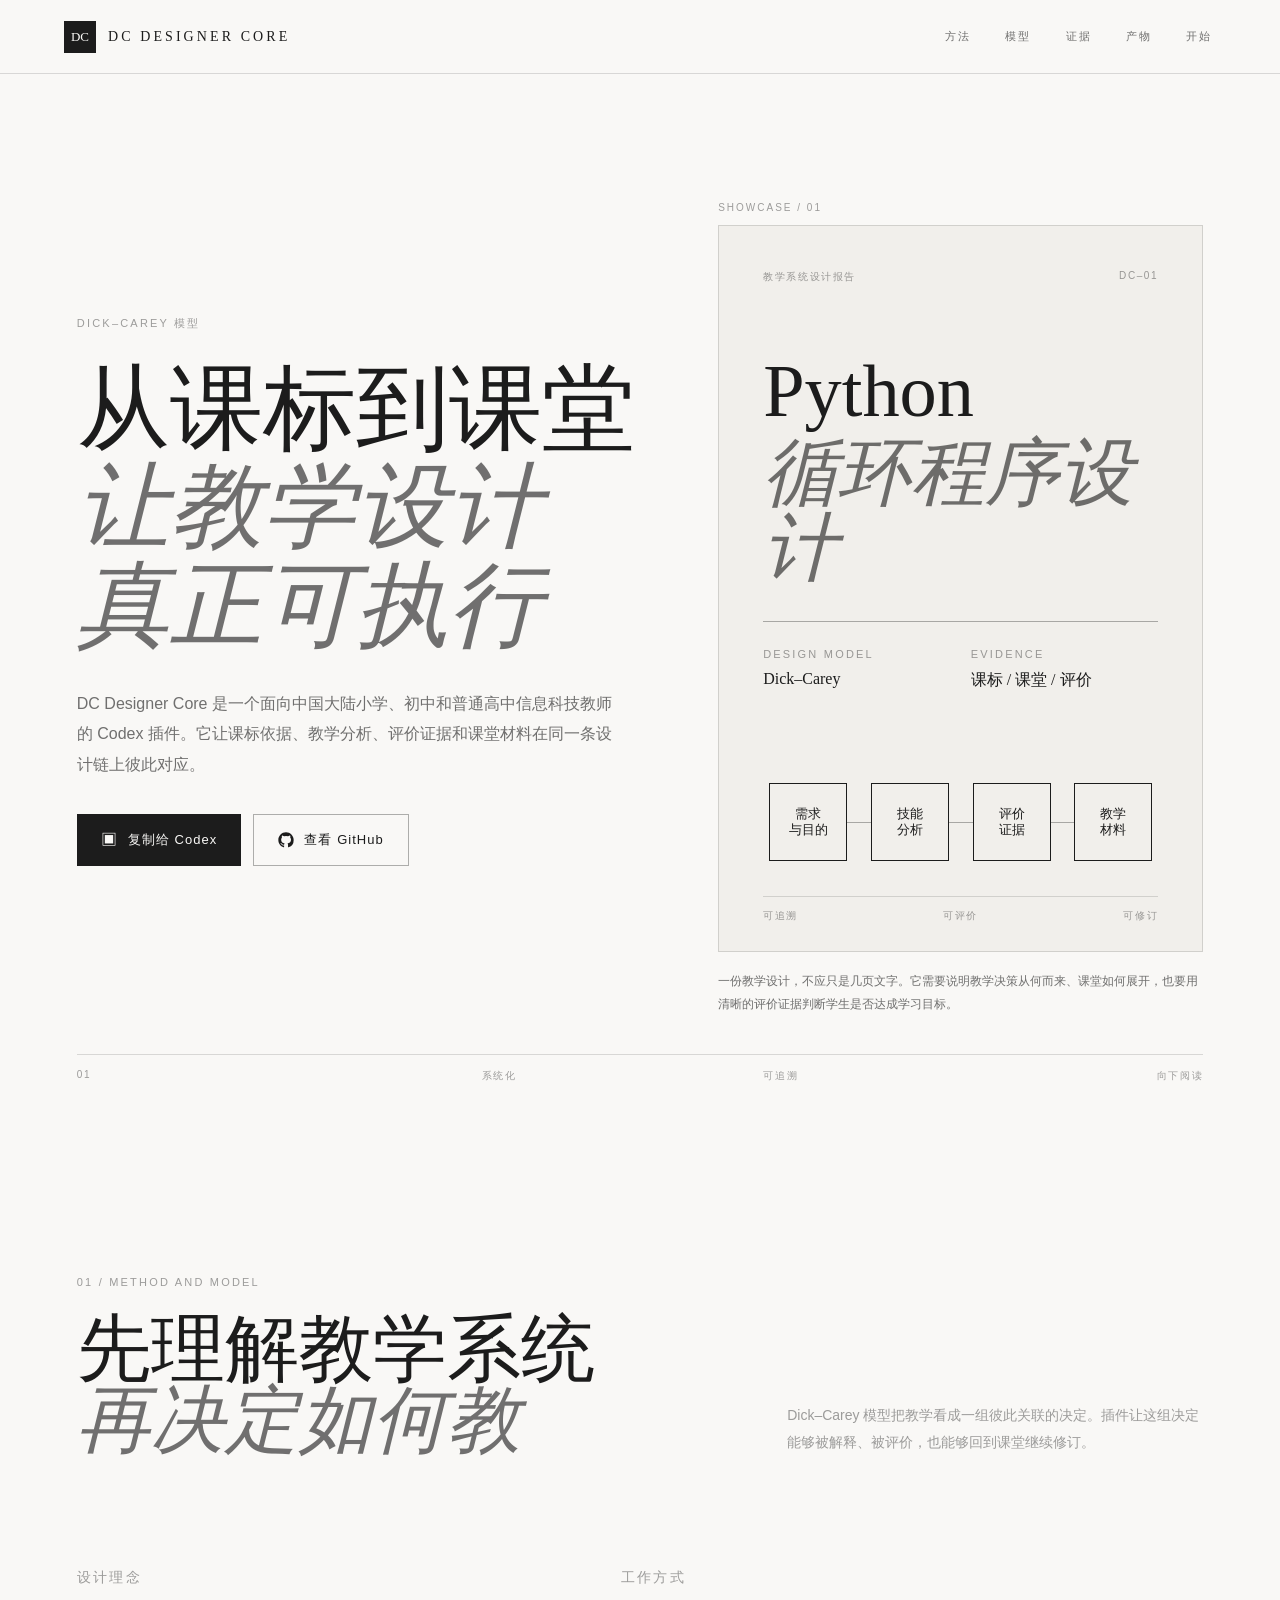
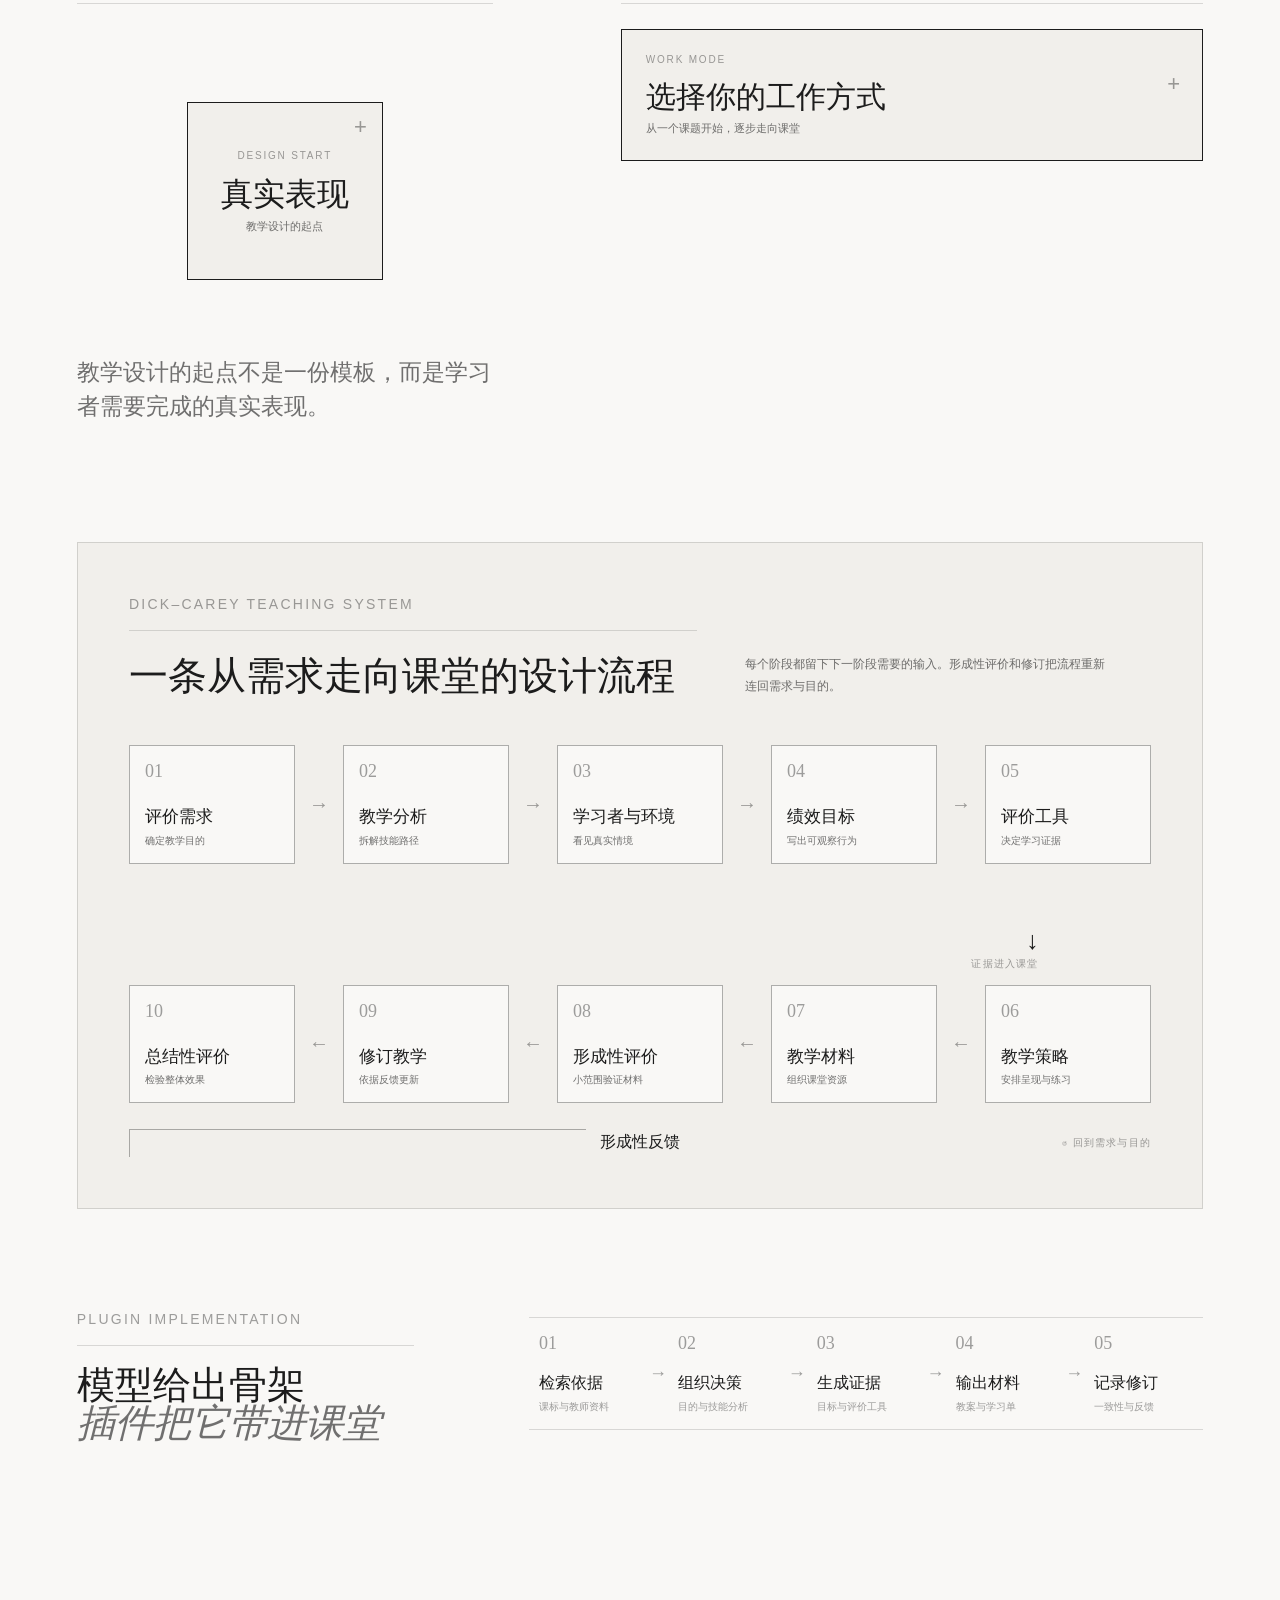
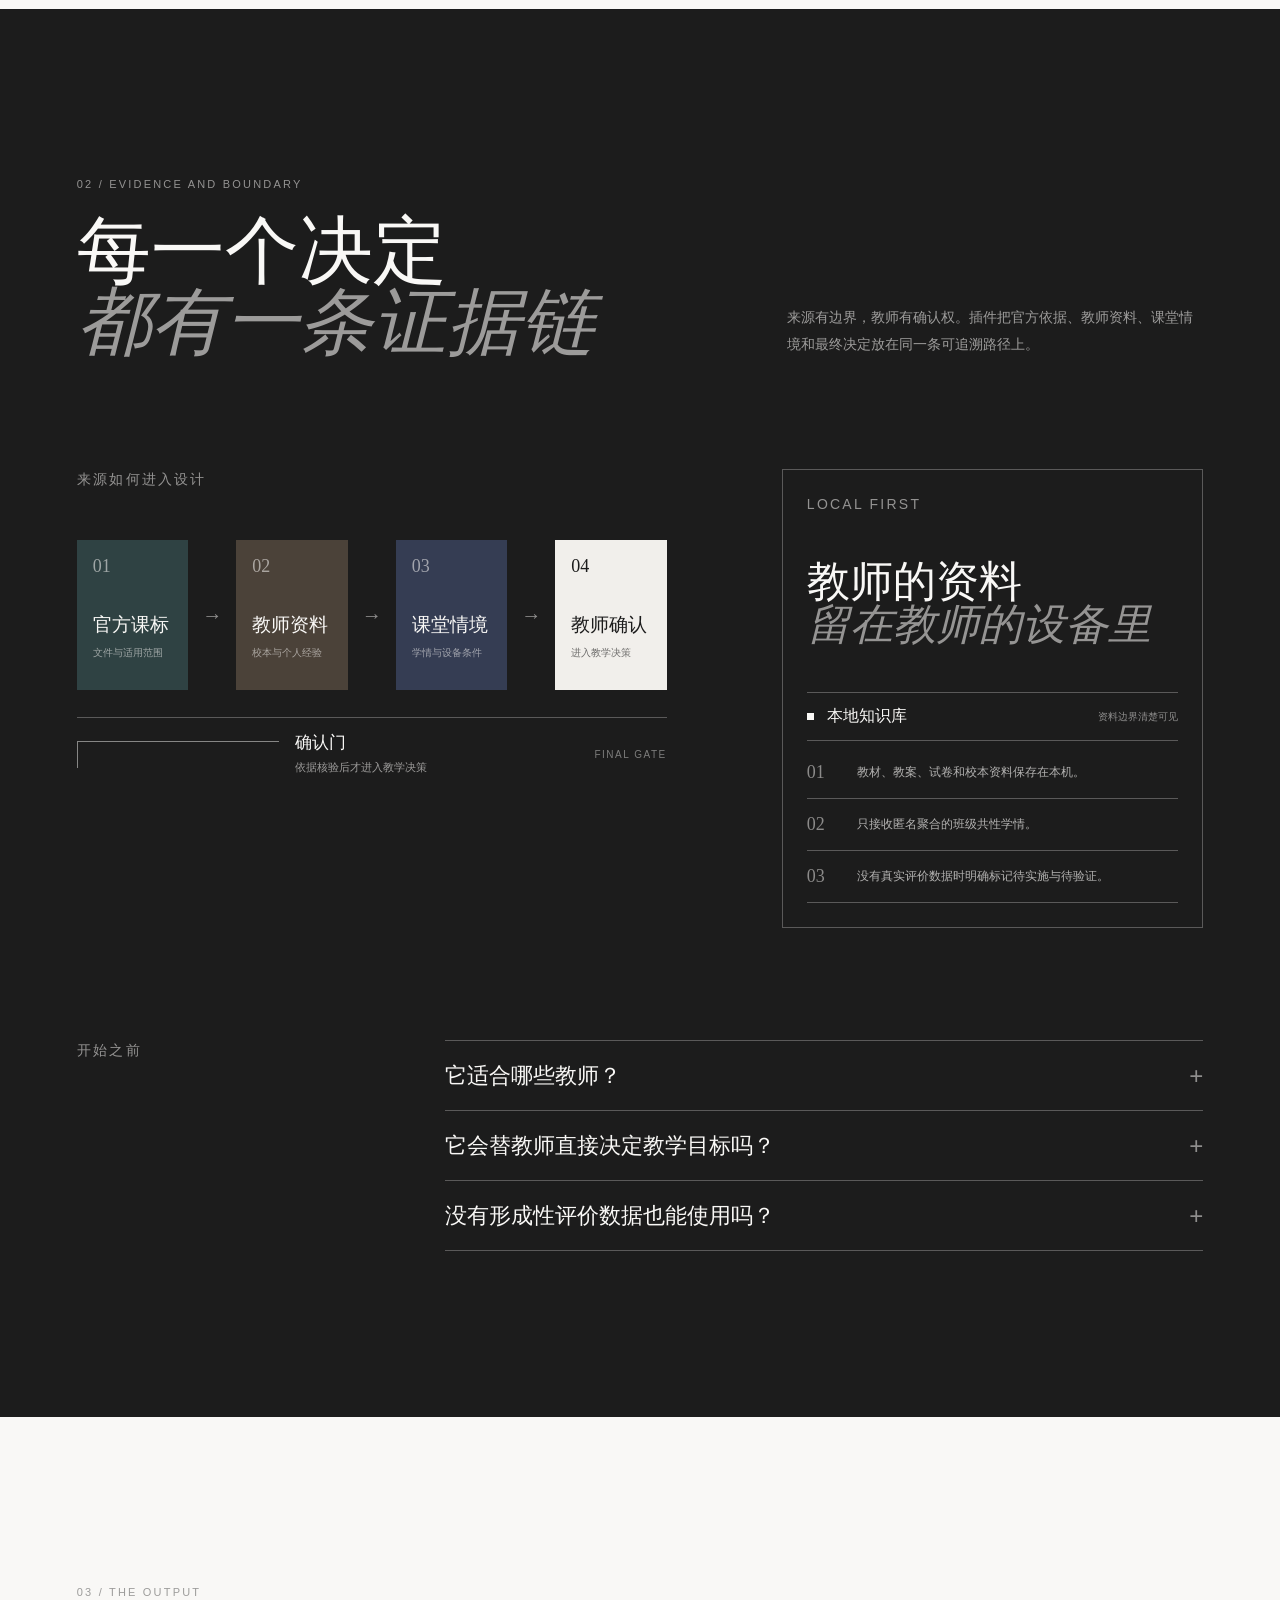
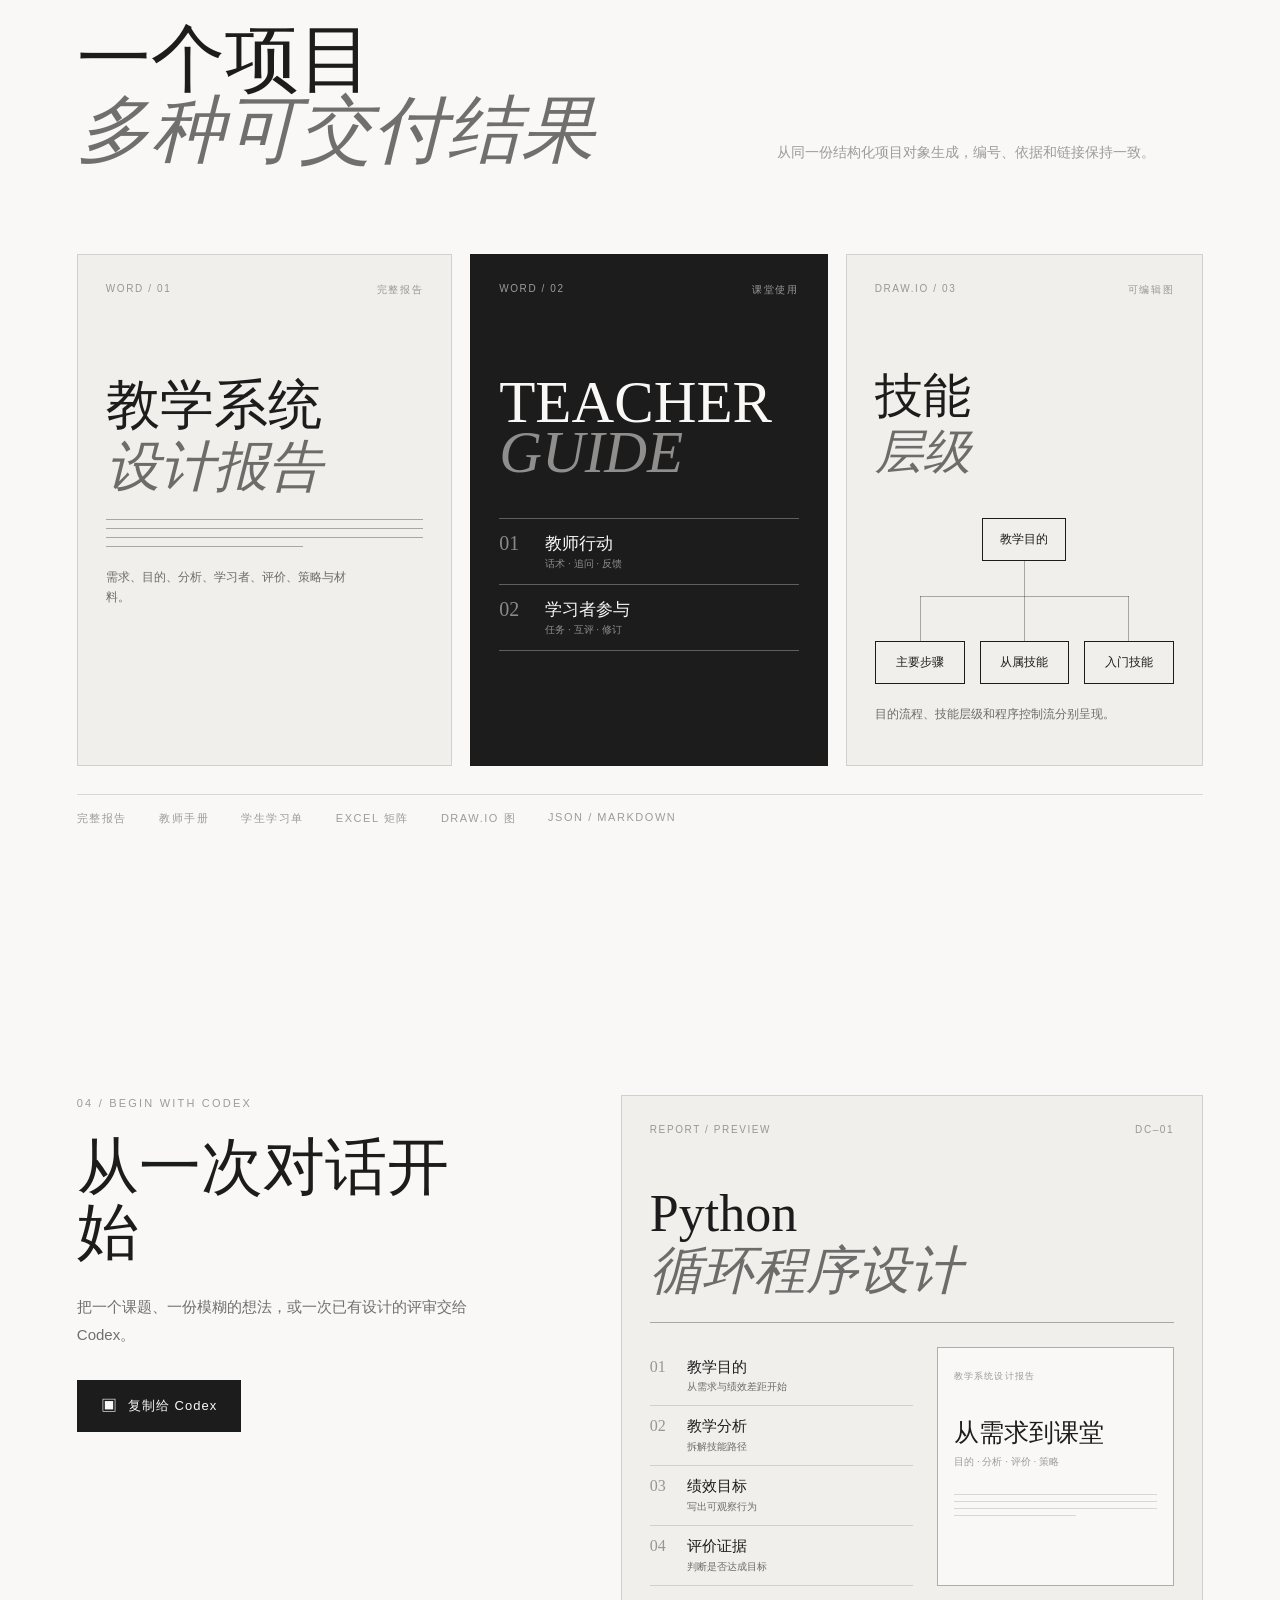
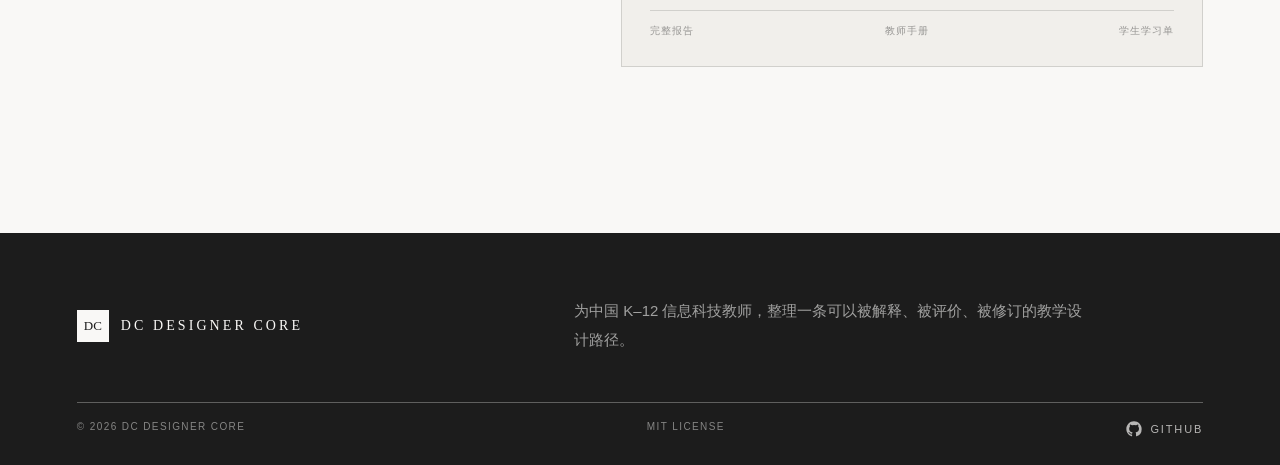
==== site/index.html @ a984632e "Refine editorial interactions and responsive layout" ====
<!doctype html>
<html lang="zh-CN">
<head>
  <meta charset="utf-8">
  <meta name="viewport" content="width=device-width, initial-scale=1">
  <meta name="description" content="DC Designer 是基于 Dick–Carey 模型的教学系统设计 Codex 插件，从课标与需求出发，把教学决策、评价证据和课堂材料组织成一条可执行的设计路径。">
  <meta name="theme-color" content="#F9F8F6">
  <title>DC Designer — Dick–Carey 教学系统设计</title>
  <link rel="icon" href="favicon.svg" type="image/svg+xml">
  <link rel="stylesheet" href="styles.css">
</head>
<body id="top">
  <a class="skip-link" href="#main-content">跳到主要内容</a>
  <header class="site-header">
    <a class="brand" href="#top" aria-label="DC Designer 首页">
      <span class="brand-mark">DC</span>
      <span class="brand-name">DC DESIGNER CORE</span>
    </a>
    <nav class="desktop-nav" aria-label="主要导航">
      <a class="text-link" href="#approach">方法</a>
      <a class="text-link" href="#workflow">模型</a>
      <a class="text-link" href="#evidence">证据</a>
      <a class="text-link" href="#outputs">产物</a>
      <a class="text-link" href="#install">开始</a>
    </nav>
    <button class="menu-toggle" type="button" aria-expanded="false" aria-controls="mobile-nav">
      <span class="menu-label">菜单</span>
      <span class="menu-icon" aria-hidden="true"><i></i><i></i></span>
    </button>
    <nav class="mobile-nav" id="mobile-nav" aria-label="移动端导航" hidden>
      <a href="#approach">方法</a>
      <a href="#workflow">模型</a>
      <a href="#evidence">证据</a>
      <a href="#outputs">产物</a>
      <a href="#install">开始</a>
    </nav>
  </header>

  <main id="main-content">
    <section class="hero section-shell" id="hero">
      <div class="hero-copy reveal">
        <p class="kicker">DICK–CAREY 模型</p>
        <h1><span>从课标到课堂</span><em>让教学设计真正可执行</em></h1>
        <p class="hero-lede">DC Designer Core 是一个面向中国大陆小学、初中和普通高中信息科技教师的 Codex 插件。它让课标依据、教学分析、评价证据和课堂材料在同一条设计链上彼此对应。</p>
        <div class="hero-actions">
          <button class="button button-dark copy-install" type="button" data-copy-install>
            <span class="button-icon" aria-hidden="true">▣</span>
            <span>复制给 Codex</span>
          </button>
          <a class="button button-line" href="https://github.com/Cecilia-Elaina/dc-designer-core" target="_blank" rel="noreferrer">
            <svg class="github-icon" viewBox="0 0 24 24" aria-hidden="true"><path d="M12 .5C5.65.5.5 5.65.5 12c0 5.08 3.29 9.39 7.86 10.91.58.1.79-.25.79-.55v-2.1c-3.2.7-3.87-1.36-3.87-1.36-.53-1.33-1.28-1.69-1.28-1.69-1.05-.72.08-.71.08-.71 1.16.08 1.77 1.19 1.77 1.19 1.04 1.77 2.73 1.26 3.4.96.1-.75.4-1.26.74-1.55-2.55-.29-5.23-1.28-5.23-5.69 0-1.26.45-2.29 1.19-3.1-.12-.29-.52-1.47.11-3.06 0 0 .97-.31 3.18 1.18a11.1 11.1 0 0 1 5.79 0c2.21-1.49 3.18-1.18 3.18-1.18.63 1.59.23 2.77.11 3.06.74.81 1.19 1.84 1.19 3.1 0 4.42-2.69 5.4-5.25 5.68.41.36.79 1.08.79 2.18v3.22c0 .3.21.66.8.55A11.51 11.51 0 0 0 23.5 12C23.5 5.65 18.35.5 12 .5Z"/></svg>
            查看 GitHub
          </a>
        </div>
        <p class="copy-feedback" role="status" aria-live="polite" data-copy-feedback></p>
      </div>

      <div class="hero-showcase reveal reveal-delay-1" aria-label="教学系统设计报告排版预览">
        <div class="showcase-label">SHOWCASE / 01</div>
        <div class="report-preview">
          <div class="report-topline"><span>教学系统设计报告</span><span>DC–01</span></div>
          <div class="report-title"><span>Python</span><em>循环程序设计</em></div>
          <div class="report-rule"></div>
          <div class="report-columns">
            <div>
              <span class="mini-label">DESIGN MODEL</span>
              <strong>Dick–Carey</strong>
            </div>
            <div>
              <span class="mini-label">EVIDENCE</span>
              <strong>课标 / 课堂 / 评价</strong>
            </div>
          </div>
          <div class="report-flow" aria-hidden="true">
            <span class="report-flow-line"></span>
            <span class="report-node">需求<br>与目的</span>
            <span class="report-node">技能<br>分析</span>
            <span class="report-node">评价<br>证据</span>
            <span class="report-node">教学<br>材料</span>
          </div>
          <div class="report-footer"><span>可追溯</span><span>可评价</span><span>可修订</span></div>
        </div>
        <p class="showcase-caption">一份教学设计，不应只是几页文字。它需要说明教学决策从何而来、课堂如何展开，也要用清晰的评价证据判断学生是否达成学习目标。</p>
      </div>
      <div class="hero-index" aria-label="页面导览"><span>01</span><span>系统化</span><span>可追溯</span><span>向下阅读</span></div>
    </section>

    <section class="method section-shell section-wide" id="approach">
      <div class="method-heading reveal">
        <div>
          <p class="kicker">01 / METHOD AND MODEL</p>
          <h2>先理解教学系统<br><em>再决定如何教</em></h2>
        </div>
        <p class="section-note">Dick–Carey 模型把教学看成一组彼此关联的决定。插件让这组决定能够被解释、被评价，也能够回到课堂继续修订。</p>
      </div>

      <div class="method-overview">
        <div class="principles reveal">
          <div class="block-label">设计理念</div>
          <div class="principle-visual" data-principle-visual>
            <button class="principle-core" type="button" data-disclosure-button aria-expanded="false" aria-controls="principle-map">
              <span class="principle-core-label">DESIGN START</span>
              <strong>真实表现</strong>
              <small>教学设计的起点</small>
              <span class="principle-toggle" aria-hidden="true">+</span>
            </button>
            <div class="principle-map" id="principle-map">
              <div class="principle-link principle-link-a"><span>01</span><strong>从需求出发</strong><small>先看绩效差距</small></div>
              <div class="principle-link principle-link-b"><span>02</span><strong>让目标可观察</strong><small>写出完成行为</small></div>
              <div class="principle-link principle-link-c"><span>03</span><strong>用证据推动修订</strong><small>回到策略与课堂</small></div>
              <i class="principle-connector principle-connector-a" aria-hidden="true"></i>
              <i class="principle-connector principle-connector-b" aria-hidden="true"></i>
              <i class="principle-connector principle-connector-c" aria-hidden="true"></i>
            </div>
          </div>
          <p class="principle-caption">教学设计的起点不是一份模板，而是学习者需要完成的真实表现。</p>
        </div>
        <div class="design-paths reveal reveal-delay-1">
          <div class="block-label">工作方式</div>
          <div class="work-mode-visual" data-work-mode>
            <button class="work-mode-core" type="button" data-disclosure-button aria-expanded="false" aria-controls="work-mode-options">
              <span class="work-mode-label">WORK MODE</span>
              <strong>选择你的工作方式</strong>
              <small>从一个课题开始，逐步走向课堂</small>
              <span class="work-mode-toggle" aria-hidden="true">+</span>
            </button>
            <div class="work-mode-options" id="work-mode-options">
              <article class="work-mode-option">
                <span class="path-number">01</span>
                <div><p class="path-label">STANDARD FAST</p><h3>课标约束快速设计</h3><p>输入课题、教材位置、课时、设备和匿名班级共性学情。插件检索依据，快速搭建一份教师可以继续确认的系统设计。</p></div>
                <span class="path-arrow" aria-hidden="true">↗</span>
              </article>
              <article class="work-mode-option">
                <span class="path-number">02</span>
                <div><p class="path-label">COLLABORATIVE</p><h3>完整协同设计</h3><p>从评价需求和绩效差距开始，一阶段一阶段地提问、比较候选、保存决策，再继续向下设计。</p></div>
                <span class="path-arrow" aria-hidden="true">↗</span>
              </article>
            </div>
          </div>
        </div>
      </div>

      <div class="model-block reveal" id="workflow">
        <div class="model-block-heading">
          <div>
            <p class="block-label">DICK–CAREY TEACHING SYSTEM</p>
            <h3>一条从需求走向课堂的设计流程</h3>
          </div>
          <p>每个阶段都留下下一阶段需要的输入。形成性评价和修订把流程重新连回需求与目的。</p>
        </div>
        <div class="flow-map" role="group" aria-label="Dick–Carey 教学系统设计流程图：从评价需求与教学目的开始，经过教学分析、学习者与环境分析、绩效目标、评价工具、教学策略、教学材料、形成性评价和修订教学，最后进行总结性评价，并由反馈回到需求与目的。">
          <div class="flow-row flow-row-top">
            <article class="flow-stage" tabindex="0"><span>01</span><strong>评价需求</strong><small>确定教学目的</small><div class="stage-note"><strong>这一步做什么</strong><p>确认要解决的绩效问题，并把最终表现写成教学目的。</p></div></article><b class="flow-arrow" aria-hidden="true">→</b>
            <article class="flow-stage" tabindex="0"><span>02</span><strong>教学分析</strong><small>拆解技能路径</small><div class="stage-note"><strong>这一步做什么</strong><p>拆解完成目的所需的主要步骤、从属技能和入门技能。</p></div></article><b class="flow-arrow" aria-hidden="true">→</b>
            <article class="flow-stage" tabindex="0"><span>03</span><strong>学习者与环境</strong><small>看见真实情境</small><div class="stage-note"><strong>这一步做什么</strong><p>分析学习者特征、先备能力、学习环境和应用环境。</p></div></article><b class="flow-arrow" aria-hidden="true">→</b>
            <article class="flow-stage" tabindex="0"><span>04</span><strong>绩效目标</strong><small>写出可观察行为</small><div class="stage-note"><strong>这一步做什么</strong><p>用条件、行为和标准描述可观察、可评价的学习结果。</p></div></article><b class="flow-arrow" aria-hidden="true">→</b>
            <article class="flow-stage" tabindex="0"><span>05</span><strong>评价工具</strong><small>决定学习证据</small><div class="stage-note"><strong>这一步做什么</strong><p>设计能够证明学习者达成目标的任务、量规和评价工具。</p></div></article>
          </div>
          <div class="flow-turn" aria-hidden="true"><span>↓</span><small>证据进入课堂</small></div>
          <div class="flow-row flow-row-bottom">
            <article class="flow-stage" tabindex="0"><span>10</span><strong>总结性评价</strong><small>检验整体效果</small><div class="stage-note"><strong>这一步做什么</strong><p>在更完整的教学情境中检验整体教学系统的效果。</p></div></article><b class="flow-arrow" aria-hidden="true">←</b>
            <article class="flow-stage" tabindex="0"><span>09</span><strong>修订教学</strong><small>依据反馈更新</small><div class="stage-note"><strong>这一步做什么</strong><p>根据形成性评价证据修订目标、策略、材料和评价。</p></div></article><b class="flow-arrow" aria-hidden="true">←</b>
            <article class="flow-stage" tabindex="0"><span>08</span><strong>形成性评价</strong><small>小范围验证材料</small><div class="stage-note"><strong>这一步做什么</strong><p>通过一对一或小组试用，发现学习困难和材料问题。</p></div></article><b class="flow-arrow" aria-hidden="true">←</b>
            <article class="flow-stage" tabindex="0"><span>07</span><strong>教学材料</strong><small>组织课堂资源</small><div class="stage-note"><strong>这一步做什么</strong><p>开发或选择教师手册、学习单、示例和课堂评价材料。</p></div></article><b class="flow-arrow" aria-hidden="true">←</b>
            <article class="flow-stage" tabindex="0"><span>06</span><strong>教学策略</strong><small>安排呈现与练习</small><div class="stage-note"><strong>这一步做什么</strong><p>安排信息呈现、学习者参与、练习、反馈和课堂时间。</p></div></article>
          </div>
          <div class="flow-return"><span class="return-line" aria-hidden="true"></span><strong>形成性反馈</strong><span>↺ 回到需求与目的</span></div>
        </div>
      </div>

      <div class="implementation reveal">
        <div class="implementation-heading"><p class="block-label">PLUGIN IMPLEMENTATION</p><h3>模型给出骨架<br><em>插件把它带进课堂</em></h3></div>
        <div class="implementation-rail">
          <div class="rail-step"><span>01</span><strong>检索依据</strong><small>课标与教师资料</small></div>
          <i aria-hidden="true">→</i>
          <div class="rail-step"><span>02</span><strong>组织决策</strong><small>目的与技能分析</small></div>
          <i aria-hidden="true">→</i>
          <div class="rail-step"><span>03</span><strong>生成证据</strong><small>目标与评价工具</small></div>
          <i aria-hidden="true">→</i>
          <div class="rail-step"><span>04</span><strong>输出材料</strong><small>教案与学习单</small></div>
          <i aria-hidden="true">→</i>
          <div class="rail-step"><span>05</span><strong>记录修订</strong><small>一致性与反馈</small></div>
        </div>
      </div>
    </section>

    <section class="evidence section-dark section-wide" id="evidence">
      <div class="section-inner">
        <div class="evidence-heading reveal">
          <div>
            <p class="kicker kicker-light">02 / EVIDENCE AND BOUNDARY</p>
            <h2>每一个决定<br><em>都有一条证据链</em></h2>
          </div>
          <p class="section-note section-note-light">来源有边界，教师有确认权。插件把官方依据、教师资料、课堂情境和最终决定放在同一条可追溯路径上。</p>
        </div>

        <div class="evidence-layout">
          <div class="evidence-chain-wrap reveal">
            <div class="block-label light-label">来源如何进入设计</div>
            <div class="evidence-chain" role="img" aria-label="证据链：官方课标、教师资料、课堂情境经过教师确认，进入教学决策。">
              <div class="evidence-node evidence-node-official"><span>01</span><strong>官方课标</strong><small>文件与适用范围</small></div>
              <b aria-hidden="true">→</b>
              <div class="evidence-node evidence-node-teacher"><span>02</span><strong>教师资料</strong><small>校本与个人经验</small></div>
              <b aria-hidden="true">→</b>
              <div class="evidence-node evidence-node-context"><span>03</span><strong>课堂情境</strong><small>学情与设备条件</small></div>
              <b aria-hidden="true">→</b>
              <div class="evidence-node evidence-node-confirm"><span>04</span><strong>教师确认</strong><small>进入教学决策</small></div>
            </div>
            <div class="evidence-gate">
              <span class="gate-line" aria-hidden="true"></span>
              <div><strong>确认门</strong><p>依据核验后才进入教学决策</p></div>
              <span class="gate-mark">FINAL GATE</span>
            </div>
          </div>

          <div class="local-panel reveal reveal-delay-1">
            <div class="block-label light-label">LOCAL FIRST</div>
            <h3>教师的资料<br><em>留在教师的设备里</em></h3>
            <div class="local-signal"><span class="signal-dot"></span><strong>本地知识库</strong><small>资料边界清楚可见</small></div>
            <div class="boundary-list">
              <div><span>01</span><p>教材、教案、试卷和校本资料保存在本机。</p></div>
              <div><span>02</span><p>只接收匿名聚合的班级共性学情。</p></div>
              <div><span>03</span><p>没有真实评价数据时明确标记待实施与待验证。</p></div>
            </div>
          </div>
        </div>

        <div class="questions reveal">
          <div class="block-label light-label">开始之前</div>
          <div class="question-list">
            <details><summary>它适合哪些教师？<span aria-hidden="true">+</span></summary><p>当前面向中国大陆小学、初中和普通高中信息科技或信息技术教师。高校、职教、企业培训和其他学科不在 v1 产品范围内。</p></details>
            <details><summary>它会替教师直接决定教学目标吗？<span aria-hidden="true">+</span></summary><p>它会检索依据、提出候选并说明理由，但关键结论需要教师确认或修改，未确认时不会标记为最终版。</p></details>
            <details><summary>没有形成性评价数据也能使用吗？<span aria-hidden="true">+</span></summary><p>可以生成形成性评价方案和待收集字段，但不会把推断写成真实效果。</p></details>
          </div>
        </div>
      </div>
    </section>

    <section class="outputs section-shell section-wide" id="outputs">
      <div class="section-heading-row reveal">
        <div>
          <p class="kicker">03 / THE OUTPUT</p>
          <h2>一个项目<br><em>多种可交付结果</em></h2>
        </div>
        <p class="section-note">从同一份结构化项目对象生成，编号、依据和链接保持一致。</p>
      </div>
      <div class="outputs-grid">
        <div class="artifact-sheet artifact-report reveal">
          <div class="sheet-top"><span>WORD / 01</span><span>完整报告</span></div>
          <h3>教学系统<br><em>设计报告</em></h3>
          <div class="sheet-lines"><i></i><i></i><i></i><i class="short"></i></div>
          <p>需求、目的、分析、学习者、评价、策略与材料。</p>
        </div>
        <div class="artifact-sheet artifact-guide reveal reveal-delay-1">
          <div class="sheet-top"><span>WORD / 02</span><span>课堂使用</span></div>
          <div class="sheet-index">TEACHER<br><em>GUIDE</em></div>
          <div class="guide-block"><span>01</span><strong>教师行动</strong><span>话术 · 追问 · 反馈</span></div>
          <div class="guide-block"><span>02</span><strong>学习者参与</strong><span>任务 · 互评 · 修订</span></div>
        </div>
        <div class="artifact-sheet artifact-graph reveal reveal-delay-2">
          <div class="sheet-top"><span>DRAW.IO / 03</span><span>可编辑图</span></div>
          <div class="graph-title">技能<br><em>层级</em></div>
          <div class="graph-map" aria-hidden="true"><span class="graph-root">教学目的</span><span class="graph-branch branch-a">主要步骤</span><span class="graph-branch branch-b">从属技能</span><span class="graph-branch branch-c">入门技能</span><i class="graph-trunk"></i><i class="graph-rail"></i><i class="graph-drop drop-a"></i><i class="graph-drop drop-b"></i><i class="graph-drop drop-c"></i></div>
          <p>目的流程、技能层级和程序控制流分别呈现。</p>
        </div>
      </div>
      <div class="output-footer reveal"><span>完整报告</span><span>教师手册</span><span>学生学习单</span><span>Excel 矩阵</span><span>Draw.io 图</span><span>JSON / Markdown</span></div>
    </section>

    <section class="install section-shell section-wide" id="install">
      <div class="install-grid">
        <div class="install-copy reveal"><p class="kicker">04 / BEGIN WITH CODEX</p><h2>从一次对话开始</h2><p>把一个课题、一份模糊的想法，或一次已有设计的评审交给 Codex。</p><button class="button button-dark copy-install" type="button" data-copy-install><span class="button-icon" aria-hidden="true">▣</span><span>复制给 Codex</span></button><p class="copy-feedback" role="status" aria-live="polite" data-copy-feedback></p></div>
        <div class="report-showcase-card reveal reveal-delay-1" aria-label="教学系统设计报告成果展示">
          <div class="report-showcase-top"><span>REPORT / PREVIEW</span><span>DC–01</span></div>
          <div class="report-showcase-heading"><span>Python</span><em>循环程序设计</em></div>
          <div class="report-showcase-rule"></div>
          <div class="report-showcase-grid">
            <div class="report-index-list">
              <div><span>01</span><strong>教学目的</strong><small>从需求与绩效差距开始</small></div>
              <div><span>02</span><strong>教学分析</strong><small>拆解技能路径</small></div>
              <div><span>03</span><strong>绩效目标</strong><small>写出可观察行为</small></div>
              <div><span>04</span><strong>评价证据</strong><small>判断是否达成目标</small></div>
            </div>
            <div class="report-page">
              <span class="report-page-kicker">教学系统设计报告</span>
              <h3>从需求到课堂</h3>
              <p>目的 · 分析 · 评价 · 策略</p>
              <div class="report-page-lines"><i></i><i></i><i></i><i class="short"></i></div>
            </div>
          </div>
          <div class="report-showcase-footer"><span>完整报告</span><span>教师手册</span><span>学生学习单</span></div>
        </div>
      </div>
    </section>
  </main>

  <footer class="site-footer">
    <div class="footer-top"><a class="brand brand-footer" href="#top"><span class="brand-mark">DC</span><span class="brand-name">DC DESIGNER CORE</span></a><p>为中国 K–12 信息科技教师，整理一条可以被解释、被评价、被修订的教学设计路径。</p></div>
    <div class="footer-bottom"><span>© 2026 DC Designer Core</span><span>MIT License</span><a class="text-link text-link-light github-link" href="https://github.com/Cecilia-Elaina/dc-designer-core" target="_blank" rel="noreferrer" aria-label="在 GitHub 查看 DC Designer Core"><svg class="github-icon" viewBox="0 0 24 24" aria-hidden="true"><path d="M12 .5C5.65.5.5 5.65.5 12c0 5.08 3.29 9.39 7.86 10.91.58.1.79-.25.79-.55v-2.1c-3.2.7-3.87-1.36-3.87-1.36-.53-1.33-1.28-1.69-1.28-1.69-1.05-.72.08-.71.08-.71 1.16.08 1.77 1.19 1.77 1.19 1.04 1.77 2.73 1.26 3.4.96.1-.75.4-1.26.74-1.55-2.55-.29-5.23-1.28-5.23-5.69 0-1.26.45-2.29 1.19-3.1-.12-.29-.52-1.47.11-3.06 0 0 .97-.31 3.18 1.18a11.1 11.1 0 0 1 5.79 0c2.21-1.49 3.18-1.18 3.18-1.18.63 1.59.23 2.77.11 3.06.74.81 1.19 1.84 1.19 3.1 0 4.42-2.69 5.4-5.25 5.68.41.36.79 1.08.79 2.18v3.22c0 .3.21.66.8.55A11.51 11.51 0 0 0 23.5 12C23.5 5.65 18.35.5 12 .5Z"/></svg><span>GitHub</span></a></div>
  </footer>
  <script src="site.js"></script>
</body>
</html>
---- site/styles.css ----
:root {
  --bg: #f9f8f6;
  --paper: #f1efeb;
  --paper-deep: #e8e5df;
  --ink: #1c1c1c;
  --muted: rgba(28, 28, 28, .62);
  --soft: rgba(28, 28, 28, .42);
  --line: rgba(28, 28, 28, .15);
  --line-strong: rgba(28, 28, 28, .34);
  --dark-line: rgba(249, 248, 246, .28);
  --display: "STSong", "Songti SC", "SimSun", Georgia, serif;
  --body: "Microsoft YaHei", "PingFang SC", "Noto Sans CJK SC", sans-serif;
  color-scheme: light;
}

* { box-sizing: border-box; }
html { scroll-behavior: smooth; }
[id] { scroll-margin-top: 92px; }
body { margin: 0; background: var(--bg); color: var(--ink); font-family: var(--body); -webkit-font-smoothing: antialiased; }
body, button, a { cursor: default; }
a, button { color: inherit; }
a { cursor: pointer; }
button { border: 0; cursor: pointer; font: inherit; }
::selection { background: var(--ink); color: var(--bg); }

.skip-link { position: fixed; left: 16px; top: -80px; z-index: 100; padding: 12px 16px; background: var(--ink); color: var(--bg); transition: top .25s ease; }
.skip-link:focus { top: 16px; }
.site-header { position: sticky; top: 0; z-index: 20; display: flex; align-items: center; justify-content: space-between; min-height: 74px; padding: 0 clamp(24px, 5vw, 72px); background: rgba(249, 248, 246, .94); border-bottom: 1px solid var(--line); backdrop-filter: blur(10px); }
.brand { display: inline-flex; align-items: center; gap: 12px; text-decoration: none; }
.brand-mark { display: grid; place-items: center; width: 32px; height: 32px; background: var(--ink); color: var(--bg); font-family: var(--display); font-size: 13px; letter-spacing: 0; }
.brand-name { font-family: var(--display); font-size: 14px; letter-spacing: .22em; }
.desktop-nav { display: flex; gap: clamp(20px, 2.7vw, 40px); margin-left: auto; margin-right: 4px; }
.text-link { position: relative; font-size: 11px; letter-spacing: .17em; text-decoration: none; text-transform: uppercase; color: var(--muted); }
.text-link::after { content: ""; position: absolute; right: 0; bottom: -6px; left: 0; height: 1px; background: currentColor; transform: scaleX(0); transform-origin: right; transition: transform .5s cubic-bezier(.16, 1, .3, 1); }
.text-link:hover::after, .text-link:focus-visible::after { transform: scaleX(1); transform-origin: left; }
.menu-toggle, .mobile-nav { display: none; }

.section-shell { width: min(1440px, 100%); margin: 0 auto; padding-right: clamp(24px, 6vw, 96px); padding-left: clamp(24px, 6vw, 96px); }
.section-wide { padding-top: clamp(112px, 13vw, 208px); padding-bottom: clamp(112px, 13vw, 208px); }
.section-dark { width: 100%; max-width: none; background: var(--ink); color: var(--bg); }
.section-inner { width: min(1440px, 100%); margin: 0 auto; padding-right: clamp(24px, 6vw, 96px); padding-left: clamp(24px, 6vw, 96px); }
.kicker, .mini-label, .block-label { margin: 0; color: var(--soft); font-family: var(--body); font-size: 11px; letter-spacing: .2em; line-height: 1.5; text-transform: uppercase; }
.kicker-light, .light-label { color: rgba(249, 248, 246, .54); }
h1, h2, h3, p { margin-top: 0; }
h1, h2, h3 { font-family: var(--display); font-weight: 400; letter-spacing: 0; }
em { font-style: italic; }
p { color: var(--muted); font-size: 15px; line-height: 1.9; }
.button { display: inline-flex; align-items: center; justify-content: center; gap: 10px; min-height: 52px; padding: 15px 24px; font-size: 13px; letter-spacing: .08em; line-height: 1.2; text-decoration: none; transition: background-color .25s ease, color .25s ease, border-color .25s ease; }
.button-dark { background: var(--ink); color: var(--bg); }
.button-dark:hover, .button-dark:focus-visible { background: rgba(28, 28, 28, .78); }
.button-line { border: 1px solid var(--line-strong); background: transparent; color: var(--ink); }
.button-line:hover, .button-line:focus-visible { border-color: var(--ink); background: rgba(28, 28, 28, .04); }
.button-icon { font-size: 16px; line-height: 1; }
.button:focus-visible, .menu-toggle:focus-visible, summary:focus-visible { outline: 2px solid var(--ink); outline-offset: 4px; }
.copy-feedback { min-height: 24px; margin: 12px 0 0; color: var(--ink); font-family: var(--body); font-size: 12px; line-height: 1.5; }

/* Hero: a quiet cover page with the report preview carrying the visual weight. */
.hero { position: relative; display: grid; grid-template-columns: minmax(0, 1fr) minmax(420px, .9fr); gap: clamp(48px, 8vw, 128px); min-height: min(850px, calc(100svh - 74px)); padding-top: clamp(88px, 10vw, 150px); padding-bottom: 92px; align-items: center; }
.hero-copy { max-width: 730px; }
.hero-copy h1 { max-width: 760px; margin: 28px 0 34px; font-size: 5.8rem; line-height: 1.06; }
.hero-copy h1 span, .hero-copy h1 em { display: block; }
.hero-copy h1 em { max-width: 690px; color: var(--muted); }
.hero-lede { max-width: 580px; margin-bottom: 34px; font-size: 16px; }
.hero-actions { display: flex; flex-wrap: wrap; gap: 12px; }
.hero-showcase { width: 100%; max-width: 590px; justify-self: end; }
.showcase-label { margin-bottom: 12px; color: var(--soft); font-family: var(--body); font-size: 10px; letter-spacing: .2em; }
.report-preview { position: relative; min-height: 520px; padding: clamp(24px, 4vw, 44px); background: var(--paper); border: 1px solid var(--line); overflow: hidden; }
.report-topline, .sheet-top { display: flex; justify-content: space-between; color: var(--soft); font-family: var(--body); font-size: 10px; letter-spacing: .16em; text-transform: uppercase; }
.report-title { display: grid; gap: 8px; margin-top: 70px; font-family: var(--display); font-size: 4.65rem; line-height: 1; }
.report-title span, .report-title em { display: block; }
.report-title em { color: var(--muted); }
.report-rule { height: 1px; margin: 36px 0 22px; background: var(--line-strong); }
.report-columns { display: grid; grid-template-columns: 1fr 1fr; gap: 20px; }
.report-columns strong { display: block; margin-top: 7px; font-family: var(--display); font-size: 16px; font-weight: 400; }
.report-flow { position: relative; display: grid; grid-template-columns: repeat(4, minmax(0, 1fr)); gap: 12px; align-items: center; min-height: 170px; margin-top: 46px; }
.report-flow-line { position: absolute; top: 50%; right: 7%; left: 7%; height: 1px; background: var(--line-strong); }
.report-node { position: relative; z-index: 1; display: grid; place-items: center; justify-self: center; width: 78px; aspect-ratio: 1; padding: 8px; border: 1px solid var(--ink); background: var(--paper); font-family: var(--display); font-size: 13px; line-height: 1.2; text-align: center; }
.report-footer { position: absolute; right: clamp(24px, 4vw, 44px); bottom: 28px; left: clamp(24px, 4vw, 44px); display: flex; justify-content: space-between; padding-top: 12px; border-top: 1px solid var(--line); color: var(--soft); font-family: var(--body); font-size: 10px; letter-spacing: .16em; text-transform: uppercase; }
.showcase-caption { max-width: 590px; margin: 18px 0 0 auto; font-size: 12px; line-height: 1.9; }
.hero-index { position: absolute; right: clamp(24px, 6vw, 96px); bottom: 24px; left: clamp(24px, 6vw, 96px); display: grid; grid-template-columns: repeat(4, minmax(0, 1fr)); padding-top: 14px; border-top: 1px solid var(--line); color: var(--soft); font-size: 10px; letter-spacing: .16em; text-transform: uppercase; }
.hero-index span:nth-child(2), .hero-index span:nth-child(3) { text-align: center; }
.hero-index span:last-child { text-align: right; }

/* Method and model: the former three sections now read as one visual argument. */
.method { overflow: hidden; }
.method-heading { display: grid; grid-template-columns: 7fr 5fr; gap: clamp(48px, 10vw, 160px); align-items: end; }
.method-heading h2, .evidence-heading h2 { margin: 24px 0 0; font-size: 4.6rem; line-height: .96; }
.method-heading h2 em, .evidence-heading h2 em { color: var(--muted); }
.section-note { max-width: 420px; margin: 0; color: var(--soft); font-size: 14px; line-height: 1.9; }
.method-overview { display: grid; grid-template-columns: 5fr 7fr; gap: clamp(48px, 10vw, 160px); align-items: start; margin-top: 112px; }
.block-label { padding-bottom: 15px; border-bottom: 1px solid var(--line); font-size: 14px; letter-spacing: .16em; }
.principles, .design-paths { min-width: 0; }

/* The concept and work mode are interactive diagrams, not parallel text lists. */
.principle-visual { position: relative; min-height: 324px; margin-top: 25px; }
.principle-core { position: absolute; top: 50%; left: 50%; z-index: 2; display: grid; align-content: center; width: min(196px, 52%); min-height: 178px; padding: 24px; border: 1px solid var(--ink); background: var(--paper); text-align: center; transform: translate(-50%, -50%); transition: background-color .3s ease, color .3s ease; }
.principle-core:hover, .principle-core:focus-visible { background: var(--ink); color: var(--bg); }
.principle-core:focus-visible, .work-mode-core:focus-visible { outline: 2px solid var(--ink); outline-offset: 4px; }
.principle-core-label, .work-mode-label { color: var(--soft); font-family: var(--body); font-size: 10px; letter-spacing: .18em; line-height: 1.5; text-transform: uppercase; }
.principle-core:hover .principle-core-label, .principle-core:focus-visible .principle-core-label { color: rgba(249, 248, 246, .58); }
.principle-core strong { display: block; margin: 14px 0 6px; font-family: var(--display); font-size: 2rem; font-weight: 400; line-height: 1.1; }
.principle-core small, .work-mode-core small { color: var(--muted); font-size: 11px; line-height: 1.6; }
.principle-core:hover small, .principle-core:focus-visible small { color: rgba(249, 248, 246, .62); }
.principle-toggle, .work-mode-toggle { position: absolute; top: 13px; right: 15px; color: var(--soft); font-family: var(--body); font-size: 22px; font-weight: 300; line-height: 1; transition: transform .3s ease, color .3s ease; }
.principle-core:hover .principle-toggle, .principle-core:focus-visible .principle-toggle { color: var(--bg); }
.principle-visual.is-open .principle-toggle, .work-mode-visual.is-open .work-mode-toggle { transform: rotate(45deg); }
.principle-map { position: absolute; inset: 0; z-index: 1; pointer-events: none; }
.principle-link { position: absolute; z-index: 2; display: grid; grid-template-columns: 27px 1fr; grid-template-rows: auto auto; gap: 2px 9px; width: min(146px, 36%); padding: 13px 12px; border: 1px solid var(--line-strong); background: var(--bg); opacity: 0; transform: translateY(8px); transition: opacity .35s ease, transform .35s ease, background-color .3s ease; }
.principle-link:hover { background: var(--paper-deep); }
.principle-link > span { grid-row: span 2; color: var(--soft); font-family: var(--display); font-size: 17px; }
.principle-link strong { font-family: var(--display); font-size: 16px; font-weight: 400; line-height: 1.25; }
.principle-link small { color: var(--muted); font-size: 10px; line-height: 1.5; }
.principle-visual:hover .principle-link, .principle-visual:focus-within .principle-link, .principle-visual.is-open .principle-link { opacity: 1; transform: translateY(0); }
.principle-link-a { top: 29%; left: -20px; }
.principle-link-b { top: 0; right: 0; transform: translateY(-8px); }
.principle-link-c { right: 0; bottom: 0; transform: translateY(8px); }
.principle-visual:hover .principle-link-b, .principle-visual:focus-within .principle-link-b, .principle-visual.is-open .principle-link-b { transform: translateY(0); }
.principle-connector { position: absolute; z-index: 0; height: 1px; background: var(--line-strong); opacity: 0; transform-origin: left center; transition: opacity .35s ease; }
.principle-visual:hover .principle-connector, .principle-visual:focus-within .principle-connector, .principle-visual.is-open .principle-connector { opacity: 1; }
.principle-connector-a { top: 47%; left: 27%; width: 24%; transform: rotate(12deg); }
.principle-connector-b { top: 29%; left: 56%; width: 23%; transform: rotate(-28deg); }
.principle-connector-c { top: 68%; left: 56%; width: 24%; transform: rotate(24deg); }
.principle-caption { max-width: 470px; margin: 3px 0 0; font-family: var(--display); font-size: 1.45rem; line-height: 1.45; }

.work-mode-visual { margin-top: 25px; }
.work-mode-core { position: relative; display: grid; grid-template-columns: minmax(0, 1fr) 32px; grid-template-rows: auto auto auto; width: 100%; min-height: 126px; padding: 22px 24px; border: 1px solid var(--ink); background: var(--paper); text-align: left; transition: background-color .3s ease, color .3s ease; }
.work-mode-core:hover, .work-mode-core:focus-visible { background: var(--ink); color: var(--bg); }
.work-mode-core:hover .work-mode-label, .work-mode-core:focus-visible .work-mode-label { color: rgba(249, 248, 246, .58); }
.work-mode-core:hover small, .work-mode-core:focus-visible small { color: rgba(249, 248, 246, .62); }
.work-mode-core .work-mode-label, .work-mode-core strong, .work-mode-core small { grid-column: 1; }
.work-mode-core .work-mode-toggle { grid-column: 2; grid-row: 1 / span 3; }
.work-mode-core strong { display: block; margin: 13px 0 5px; font-family: var(--display); font-size: 1.9rem; font-weight: 400; line-height: 1.15; }
.work-mode-toggle { top: 21px; right: 22px; }
.work-mode-core:hover .work-mode-toggle, .work-mode-core:focus-visible .work-mode-toggle { color: var(--bg); }
.work-mode-options { display: grid; grid-template-columns: repeat(2, minmax(0, 1fr)); gap: 12px; max-height: 0; margin-top: 0; overflow: hidden; opacity: 0; transform: translateY(-8px); transition: max-height .45s ease, margin-top .35s ease, opacity .35s ease, transform .35s ease; }
.work-mode-visual.is-open .work-mode-options { max-height: 430px; margin-top: 12px; opacity: 1; transform: translateY(0); }
.work-mode-option { display: grid; grid-template-columns: 29px minmax(0, 1fr) 18px; gap: 10px; min-width: 0; padding: 17px 14px 18px; border: 1px solid var(--line-strong); background: var(--bg); }
.work-mode-option .path-number { color: var(--soft); font-family: var(--display); font-size: 18px; }
.work-mode-option .path-label { margin: 0 0 7px; color: var(--soft); font-size: 9px; letter-spacing: .14em; line-height: 1.5; }
.work-mode-option h3 { margin: 0 0 8px; font-family: var(--display); font-size: 1.35rem; font-weight: 400; line-height: 1.18; }
.work-mode-option p:not(.path-label) { margin: 0; font-size: 11px; line-height: 1.7; }
.work-mode-option .path-arrow { align-self: start; color: var(--ink); font-size: 19px; line-height: 1; }
.model-block { margin-top: 118px; padding: clamp(24px, 4vw, 52px); border: 1px solid var(--line); background: var(--paper); }
.model-block-heading { display: grid; grid-template-columns: 7fr 5fr; gap: 48px; align-items: end; }
.model-block-heading h3 { margin: 24px 0 0; font-size: 2.45rem; line-height: 1.08; }
.model-block-heading > p { max-width: 370px; margin: 0; font-size: 12px; line-height: 1.8; }
.flow-map { margin-top: 48px; }
.flow-row { display: flex; align-items: stretch; gap: 12px; }
.flow-stage { display: grid; flex: 1 1 0; align-content: start; min-width: 0; min-height: 112px; padding: 15px; border: 1px solid var(--line-strong); background: var(--bg); }
.flow-stage > span { margin-bottom: 24px; color: var(--soft); font-family: var(--display); font-size: 18px; }
.flow-stage strong { font-family: var(--display); font-size: 17px; font-weight: 400; line-height: 1.25; }
.flow-stage small { margin-top: 5px; color: var(--muted); font-size: 10px; line-height: 1.5; }
.flow-arrow { display: grid; flex: 0 0 24px; place-items: center; align-self: center; color: var(--soft); font-family: var(--display); font-size: 20px; font-weight: 400; }
.flow-turn { display: flex; flex-direction: column; align-items: flex-end; margin: 64px 11% 14px 0; color: var(--soft); }
.flow-turn span { color: var(--ink); font-family: var(--display); font-size: 25px; line-height: 1; }
.flow-turn small { margin-top: 4px; font-size: 10px; letter-spacing: .12em; }
.flow-return { display: grid; grid-template-columns: minmax(40px, 1fr) auto minmax(40px, 1fr); gap: 14px; align-items: center; margin-top: 26px; color: var(--soft); font-size: 10px; letter-spacing: .12em; }
.return-line { height: 28px; border-top: 1px solid var(--line-strong); border-left: 1px solid var(--line-strong); }
.flow-return strong { color: var(--ink); font-family: var(--display); font-size: 16px; font-weight: 400; letter-spacing: 0; }
.flow-return > span:last-child { text-align: right; }
.implementation { display: grid; grid-template-columns: 4fr 8fr; gap: clamp(48px, 9vw, 140px); align-items: start; margin-top: 100px; }
.implementation-heading h3 { margin: 20px 0 0; font-size: 2.4rem; line-height: 1; }
.implementation-heading h3 em { color: var(--muted); }
.implementation-rail { display: grid; grid-template-columns: 1fr 20px 1fr 20px 1fr 20px 1fr 20px 1fr; align-items: center; margin-top: 8px; border-top: 1px solid var(--line); border-bottom: 1px solid var(--line); }
.rail-step { min-height: 108px; padding: 15px 10px; }
.rail-step span { display: block; margin-bottom: 19px; color: var(--soft); font-family: var(--display); font-size: 18px; }
.rail-step strong { display: block; font-family: var(--display); font-size: 16px; font-weight: 400; }
.rail-step small { display: block; margin-top: 5px; color: var(--soft); font-size: 10px; line-height: 1.5; }
.implementation-rail > i { color: var(--soft); font-family: var(--display); font-size: 18px; font-style: normal; text-align: center; }

/* Evidence and privacy share one dark page so the source boundary becomes a visible route. */
.evidence { padding-right: 0; padding-left: 0; }
.evidence-heading { display: grid; grid-template-columns: 7fr 5fr; gap: clamp(48px, 10vw, 160px); align-items: end; }
.evidence-heading h2 { color: var(--bg); }
.evidence-heading h2 em { color: rgba(249, 248, 246, .58); }
.section-note-light { color: rgba(249, 248, 246, .58); }
.evidence-layout { display: grid; grid-template-columns: 7fr 5fr; gap: clamp(48px, 9vw, 140px); align-items: start; margin-top: 112px; }
.evidence-chain-wrap { min-width: 0; }
.evidence-chain { display: grid; grid-template-columns: minmax(0, 1fr) 28px minmax(0, 1fr) 28px minmax(0, 1fr) 28px minmax(0, 1fr); gap: 10px; align-items: center; margin-top: 34px; }
.evidence-chain > b { color: rgba(249, 248, 246, .52); font-family: var(--display); font-size: 20px; font-weight: 400; text-align: center; }
.evidence-node { min-height: 150px; padding: 15px; border: 1px solid rgba(249, 248, 246, .42); transition: background-color .3s ease, color .3s ease, transform .3s ease; }
.evidence-node:hover { transform: translateY(-5px); }
.evidence-node-official { background: #2f4243; border-color: #2f4243; }
.evidence-node-teacher { background: #4b4239; border-color: #4b4239; }
.evidence-node-context { background: #353d53; border-color: #353d53; }
.evidence-node-confirm { background: var(--paper); border-color: var(--paper); }
.evidence-node > span { display: block; margin-bottom: 35px; color: rgba(249, 248, 246, .55); font-family: var(--display); font-size: 18px; }
.evidence-node strong { display: block; color: var(--bg); font-family: var(--display); font-size: 19px; font-weight: 400; }
.evidence-node small { display: block; margin-top: 7px; color: rgba(249, 248, 246, .55); font-size: 10px; line-height: 1.6; }
.evidence-node-confirm > span, .evidence-node-confirm strong { color: var(--ink); }
.evidence-node-confirm small { color: var(--muted); }
.evidence-gate { display: grid; grid-template-columns: minmax(42px, 1fr) minmax(0, 1.4fr) auto; gap: 16px; align-items: center; margin-top: 27px; padding-top: 15px; border-top: 1px solid var(--dark-line); }
.gate-line { display: block; height: 27px; border-top: 1px solid rgba(249, 248, 246, .48); border-left: 1px solid rgba(249, 248, 246, .48); }
.evidence-gate strong { display: block; color: var(--bg); font-family: var(--display); font-size: 17px; font-weight: 400; line-height: 1.2; }
.evidence-gate p { margin: 5px 0 0; color: rgba(249, 248, 246, .58); font-size: 11px; line-height: 1.6; }
.gate-mark { color: rgba(249, 248, 246, .44); font-size: 10px; letter-spacing: .15em; text-align: right; }
.local-panel { padding: 24px; border: 1px solid var(--dark-line); }
.local-panel h3 { margin: 30px 0 46px; color: var(--bg); font-size: 2.7rem; line-height: .98; }
.local-panel h3 em { color: rgba(249, 248, 246, .55); }
.local-signal { display: grid; grid-template-columns: 10px auto 1fr; gap: 10px; align-items: center; padding: 13px 0; border-top: 1px solid var(--dark-line); border-bottom: 1px solid var(--dark-line); }
.signal-dot { display: block; width: 7px; height: 7px; background: var(--bg); }
.local-signal strong { color: var(--bg); font-family: var(--display); font-size: 16px; font-weight: 400; }
.local-signal small { color: rgba(249, 248, 246, .52); font-size: 10px; text-align: right; }
.boundary-list { margin-top: 6px; }
.boundary-list > div { display: grid; grid-template-columns: 38px 1fr; gap: 12px; padding: 15px 0; border-bottom: 1px solid var(--dark-line); }
.boundary-list span { color: rgba(249, 248, 246, .5); font-family: var(--display); font-size: 18px; }
.boundary-list p { margin: 0; color: rgba(249, 248, 246, .68); font-size: 12px; line-height: 1.7; }
.questions { display: grid; grid-template-columns: 3fr 9fr; gap: clamp(48px, 9vw, 140px); margin-top: 112px; }
.question-list { border-top: 1px solid var(--dark-line); }
.question-list details { border-bottom: 1px solid var(--dark-line); }
.question-list summary { display: flex; align-items: center; justify-content: space-between; gap: 20px; padding: 20px 0; list-style: none; cursor: pointer; color: var(--bg); font-family: var(--display); font-size: 1.35rem; }
.question-list summary::-webkit-details-marker { display: none; }
.question-list summary span { color: rgba(249, 248, 246, .52); font-family: var(--body); font-size: 24px; font-weight: 300; transition: transform .3s ease; }
.question-list details[open] summary span { transform: rotate(45deg); }
.question-list details p { max-width: 730px; padding: 0 50px 22px 0; margin-bottom: 0; color: rgba(249, 248, 246, .63); font-size: 12px; line-height: 1.8; }

/* Outputs keep the report-like composition from the first version. */
.section-heading-row { display: grid; grid-template-columns: minmax(0, 7fr) minmax(250px, 5fr); gap: clamp(48px, 8vw, 120px); align-items: end; }
.section-heading-row h2 { margin: 24px 0 0; font-size: 4.6rem; line-height: .96; }
.section-heading-row h2 em { color: var(--muted); }
.outputs.section-wide { padding-bottom: clamp(72px, 8vw, 118px); }
.outputs-grid { display: grid; grid-template-columns: minmax(0, 1.05fr) minmax(0, 1fr) minmax(0, 1fr); gap: 18px; margin-top: 88px; }
.artifact-sheet { min-width: 0; min-height: 420px; padding: 28px; border: 1px solid var(--line); background: var(--paper); }
.artifact-sheet h3 { display: grid; gap: 6px; margin: 80px 0 24px; font-size: 3.4rem; line-height: 1.03; }
.artifact-sheet h3 em { color: var(--muted); }
.sheet-lines { display: grid; gap: 8px; }
.sheet-lines i { display: block; width: 100%; height: 1px; background: var(--line-strong); }
.sheet-lines i.short { width: 62%; }
.artifact-sheet p { max-width: 250px; margin-top: 20px; font-size: 12px; line-height: 1.7; }
.artifact-guide { background: var(--ink); color: var(--bg); }
.artifact-guide .sheet-top, .artifact-guide p { color: rgba(249, 248, 246, .58); }
.sheet-index { margin: 80px 0 40px; font-family: var(--display); font-size: 3.7rem; line-height: .86; }
.sheet-index em { color: rgba(249, 248, 246, .52); }
.guide-block { display: grid; grid-template-columns: 34px 1fr; gap: 2px 12px; padding: 13px 0; border-top: 1px solid rgba(249, 248, 246, .3); }
.guide-block:last-child { border-bottom: 1px solid rgba(249, 248, 246, .3); }
.guide-block span:first-child { grid-row: span 2; color: rgba(249, 248, 246, .5); font-family: var(--display); font-size: 20px; }
.guide-block strong { font-family: var(--display); font-size: 17px; font-weight: 400; }
.guide-block span:last-child { color: rgba(249, 248, 246, .52); font-size: 10px; }
.artifact-graph h3 { margin-top: 54px; }
.graph-title { display: grid; gap: 7px; margin-top: 75px; font-family: var(--display); font-size: 3rem; line-height: 1.02; }
.graph-title em { color: var(--muted); }
.graph-map { position: relative; min-height: 166px; margin-top: 42px; }
.graph-map span { position: absolute; z-index: 1; display: grid; place-items: center; min-height: 43px; padding: 8px 10px; border: 1px solid var(--ink); background: var(--paper); font-family: var(--display); font-size: 12px; line-height: 1.25; text-align: center; }
.graph-root { top: 0; left: 50%; min-width: 84px; transform: translateX(-50%); }
.graph-branch { bottom: 0; width: 30%; }
.branch-a { left: 0; }
.branch-b { left: 35%; }
.branch-c { right: 0; }
.graph-trunk, .graph-rail, .graph-drop { position: absolute; z-index: 0; display: block; background: var(--line-strong); }
.graph-trunk { top: 43px; left: 50%; width: 1px; height: 35px; }
.graph-rail { top: 78px; right: 15%; left: 15%; height: 1px; }
.graph-drop { top: 78px; width: 1px; height: 45px; }
.drop-a { left: 15%; }
.drop-b { left: 50%; }
.drop-c { right: 15%; }
.output-footer { display: flex; flex-wrap: wrap; gap: 10px 32px; margin-top: 28px; padding-top: 16px; border-top: 1px solid var(--line); color: var(--soft); font-size: 11px; letter-spacing: .14em; text-transform: uppercase; }

/* Install is intentionally the final, quiet action. */
.install-grid { display: grid; grid-template-columns: 5fr 7fr; gap: clamp(48px, 10vw, 160px); align-items: start; }
.install-copy { max-width: 580px; }
.install-copy h2 { margin: 24px 0 28px; font-size: 3.9rem; line-height: 1.04; }
.install-copy > p:not(.kicker):not(.copy-feedback) { margin-bottom: 30px; }
.report-showcase-card { min-width: 0; padding: 28px; border: 1px solid var(--line); background: var(--paper); }
.report-showcase-top { display: flex; justify-content: space-between; gap: 16px; color: var(--soft); font-family: var(--body); font-size: 10px; letter-spacing: .16em; text-transform: uppercase; }
.report-showcase-heading { display: grid; gap: 4px; margin: 52px 0 25px; font-family: var(--display); font-size: 3.25rem; line-height: 1.02; }
.report-showcase-heading em { color: var(--muted); }
.report-showcase-rule { height: 1px; background: var(--line-strong); }
.report-showcase-grid { display: grid; grid-template-columns: minmax(0, 1fr) minmax(160px, .9fr); gap: 24px; margin-top: 24px; }
.report-index-list { min-width: 0; }
.report-index-list > div { display: grid; grid-template-columns: 28px minmax(0, 1fr); gap: 3px 9px; padding: 11px 0; border-bottom: 1px solid var(--line); }
.report-index-list > div > span { grid-row: span 2; color: var(--soft); font-family: var(--display); font-size: 16px; }
.report-index-list strong { font-family: var(--display); font-size: 15px; font-weight: 400; line-height: 1.25; }
.report-index-list small { color: var(--muted); font-size: 10px; line-height: 1.5; }
.report-page { min-height: 196px; padding: 17px 16px; border: 1px solid var(--line-strong); background: var(--bg); }
.report-page-kicker { color: var(--soft); font-size: 9px; letter-spacing: .12em; }
.report-page h3 { margin: 36px 0 8px; font-family: var(--display); font-size: 1.55rem; font-weight: 400; line-height: 1.1; }
.report-page p { margin: 0; color: var(--soft); font-size: 10px; line-height: 1.5; }
.report-page-lines { display: grid; gap: 6px; margin-top: 25px; }
.report-page-lines i { display: block; width: 100%; height: 1px; background: var(--line); }
.report-page-lines i.short { width: 60%; }
.report-showcase-footer { display: flex; justify-content: space-between; gap: 12px; margin-top: 24px; padding-top: 13px; border-top: 1px solid var(--line); color: var(--soft); font-size: 10px; letter-spacing: .1em; }
.site-footer { padding: 64px clamp(24px, 6vw, 96px) 28px; background: var(--ink); color: var(--bg); }
.footer-top { display: grid; grid-template-columns: 5fr 7fr; gap: 48px; padding-bottom: 48px; }
.brand-footer .brand-mark { background: var(--bg); color: var(--ink); }
.brand-footer .brand-name { color: var(--bg); }
.footer-top p { max-width: 510px; margin: 0; color: rgba(249, 248, 246, .6); }
.footer-bottom { display: flex; justify-content: space-between; gap: 24px; padding-top: 18px; border-top: 1px solid rgba(249, 248, 246, .3); color: rgba(249, 248, 246, .48); font-size: 10px; letter-spacing: .14em; text-transform: uppercase; }
.text-link-light { color: rgba(249, 248, 246, .7); }
.github-link { display: inline-flex; align-items: center; gap: 8px; }
.github-icon { display: block; width: 16px; height: 16px; fill: currentColor; }
.github-link::after { display: none; }

/* Detail notes keep the model readable while letting each stage explain itself. */
.flow-stage { position: relative; cursor: default; transition: border-color .25s ease, background-color .25s ease; }
.flow-stage:hover, .flow-stage:focus-visible { border-color: var(--ink); background: var(--paper-deep); outline: none; }
.stage-note { position: absolute; right: -1px; left: -1px; z-index: 5; padding: 14px; border: 1px solid var(--ink); background: var(--ink); color: var(--bg); opacity: 0; pointer-events: none; transform: translateY(7px); transition: opacity .25s ease, transform .25s ease; }
.flow-row-top .stage-note { top: calc(100% + 10px); }
.flow-row-bottom .stage-note { bottom: calc(100% + 10px); transform: translateY(-7px); }
.flow-stage:hover .stage-note, .flow-stage:focus-visible .stage-note { opacity: 1; transform: translateY(0); }
.stage-note strong { display: block; margin-bottom: 6px; color: var(--bg); font-family: var(--display); font-size: 16px; font-weight: 400; line-height: 1.2; }
.stage-note p { margin: 0; color: rgba(249, 248, 246, .7); font-size: 11px; line-height: 1.65; }

.reveal { opacity: 1; transform: none; }
.js .reveal { opacity: 0; transform: translateY(16px); transition: opacity .7s ease, transform .7s ease; }
.js .reveal-delay-1 { transition-delay: .12s; }
.js .reveal-delay-2 { transition-delay: .24s; }
.js .reveal.is-visible { opacity: 1; transform: translateY(0); }

@media (max-width: 1100px) {
  .hero-copy h1 { font-size: 5.6rem; }
  .report-title { font-size: 4rem; }
  .method-heading h2, .evidence-heading h2, .section-heading-row h2, .install-copy h2 { font-size: 3.9rem; }
  .evidence-chain { grid-template-columns: minmax(0, 1fr) 20px minmax(0, 1fr) 20px minmax(0, 1fr) 20px minmax(0, 1fr); gap: 7px; }
  .evidence-node { padding: 12px; }
  .evidence-node strong { font-size: 17px; }
}

@media (min-width: 601px) {
  .hero-copy h1 span { white-space: nowrap; }
}

@media (max-width: 900px) {
  .desktop-nav { display: none; }
  .menu-toggle { display: inline-flex; align-items: center; gap: 10px; padding: 8px 0 8px 12px; background: transparent; color: var(--ink); font-size: 11px; letter-spacing: .16em; text-transform: uppercase; }
  .menu-icon { display: grid; gap: 5px; width: 20px; }
  .menu-icon i { display: block; height: 1px; background: var(--ink); transition: transform .25s ease; }
  .menu-toggle[aria-expanded="true"] .menu-icon i:first-child { transform: translateY(3px) rotate(45deg); }
  .menu-toggle[aria-expanded="true"] .menu-icon i:last-child { transform: translateY(-3px) rotate(-45deg); }
  .mobile-nav { position: absolute; top: 74px; right: 0; left: 0; display: grid; padding: 8px clamp(24px, 6vw, 96px) 22px; background: var(--bg); border-bottom: 1px solid var(--line); }
  .mobile-nav[hidden] { display: none; }
  .mobile-nav a { padding: 15px 0; border-bottom: 1px solid var(--line); font-family: var(--display); font-size: 24px; text-decoration: none; }
  .mobile-nav a:last-child { border-bottom: 0; }
  .hero { grid-template-columns: 1fr; min-height: auto; padding-top: 92px; padding-bottom: 112px; }
  .hero-showcase { justify-self: stretch; max-width: none; }
  .hero-index { bottom: 24px; }
  .method-heading, .method-overview, .model-block-heading, .evidence-heading, .evidence-layout, .implementation, .install-grid, .footer-top, .section-heading-row { grid-template-columns: 1fr; gap: 60px; }
  .method-overview { margin-top: 72px; }
  .model-block { margin-top: 88px; }
  .model-block-heading { gap: 20px; }
  .implementation { margin-top: 72px; }
  .implementation-heading h3 { font-size: 2.2rem; }
  .evidence-layout { margin-top: 72px; }
  .questions { grid-template-columns: 1fr; gap: 28px; margin-top: 76px; }
  .outputs-grid { grid-template-columns: minmax(0, 1fr) minmax(0, 1fr); }
  .artifact-report { grid-column: span 2; }
  .footer-top { padding-bottom: 42px; }
}

@media (max-width: 600px) {
  .site-header { min-height: 66px; padding-right: 20px; padding-left: 20px; }
  [id] { scroll-margin-top: 78px; }
  .brand-name { font-size: 11px; letter-spacing: .16em; }
  .brand-mark { width: 29px; height: 29px; font-size: 12px; }
  .menu-toggle { font-size: 10px; }
  .mobile-nav { top: 66px; padding-right: 20px; padding-left: 20px; }
  .section-shell, .section-inner { padding-right: 20px; padding-left: 20px; }
  .section-wide { padding-top: 96px; padding-bottom: 96px; }
  .hero { padding-top: 70px; padding-bottom: 104px; }
  .hero-copy h1 { margin-top: 24px; font-size: 3.15rem; line-height: 1.08; }
  .hero-lede { font-size: 14px; }
  .hero-actions { align-items: stretch; flex-direction: column; }
  .button { width: 100%; }
  .hero-index { right: 20px; bottom: 18px; left: 20px; gap: 8px; font-size: 8px; letter-spacing: .08em; }
  .hero-index span:nth-child(2), .hero-index span:nth-child(3) { text-align: left; }
  .hero-index span:last-child { text-align: right; }
  .report-preview { min-height: 430px; padding: 22px; }
  .report-title { gap: 7px; margin-top: 52px; font-size: 3.15rem; line-height: 1.02; }
  .report-columns { gap: 12px; }
  .report-columns strong { font-size: 14px; }
  .report-flow { min-height: 130px; margin-top: 32px; gap: 6px; }
  .report-node { width: 58px; padding: 5px; font-size: 10px; }
  .report-footer { right: 22px; bottom: 20px; left: 22px; font-size: 8px; }
  .showcase-caption { font-size: 11px; }
  .method-heading h2, .evidence-heading h2, .section-heading-row h2, .install-copy h2 { font-size: 2.7rem; line-height: 1; }
  .principle-visual { min-height: 338px; }
  .principle-core { width: min(196px, 60%); padding: 20px 10px; }
  .principle-core strong { font-size: 1.8rem; }
  .principle-caption { font-size: 1.3rem; }
  .principle-visual.is-open { display: grid; align-content: start; gap: 12px; }
  .principle-visual.is-open .principle-core { position: relative; top: auto; left: auto; justify-self: center; width: min(196px, 80%); transform: none; }
  .principle-visual.is-open .principle-map { position: static; display: grid; gap: 8px; min-height: 0; pointer-events: auto; }
  .principle-visual.is-open .principle-link { position: relative; inset: auto; width: 100%; opacity: 1; transform: none; }
  .principle-visual.is-open .principle-connector { display: none; }
  .work-mode-options { grid-template-columns: 1fr; }
  .model-block { padding: 20px; }
  .model-block-heading h3 { font-size: 1.85rem; }
  .flow-row { display: grid; grid-template-columns: 1fr; gap: 8px; }
  .flow-stage { min-height: 95px; }
  .flow-stage > span { margin-bottom: 13px; }
  .flow-arrow { min-height: 18px; font-size: 0; }
  .flow-arrow::after { content: "↓"; font-size: 20px; }
  .flow-turn { display: none; }
  .flow-row-bottom { margin-top: 18px; }
  .flow-return { grid-template-columns: 1fr; gap: 8px; margin-top: 22px; }
  .return-line { height: 18px; }
  .flow-return > span:last-child { text-align: left; }
  .implementation-rail { display: grid; grid-template-columns: 1fr; }
  .rail-step { min-height: auto; display: grid; grid-template-columns: 34px 1fr; gap: 0 10px; padding: 14px 10px; }
  .rail-step span { grid-row: span 2; margin: 0; }
  .rail-step small { grid-column: 2; }
  .implementation-rail > i { display: block; min-height: 18px; font-size: 0; }
  .implementation-rail > i::after { content: "↓"; font-size: 18px; }
  .evidence-chain { grid-template-columns: 1fr; gap: 8px; }
  .evidence-chain > b { min-height: 17px; font-size: 0; }
  .evidence-chain > b::after { content: "↓"; font-size: 18px; }
  .evidence-node { min-height: 112px; }
  .evidence-node > span { margin-bottom: 18px; }
  .evidence-gate { grid-template-columns: 28px minmax(0, 1fr); gap: 12px; }
  .gate-mark { grid-column: 2; text-align: left; }
  .local-panel { padding: 20px; }
  .local-panel h3 { font-size: 2.35rem; }
  .question-list summary { font-size: 1.3rem; line-height: 1.45; }
  .outputs-grid { grid-template-columns: minmax(0, 1fr); margin-top: 58px; }
  .artifact-report { grid-column: auto; }
  .artifact-sheet { min-height: 360px; }
  .artifact-sheet h3 { margin-top: 62px; font-size: 2.8rem; }
  .sheet-index { margin-top: 62px; font-size: 3.2rem; }
  .output-footer { gap: 12px 18px; font-size: 9px; }
  .outputs.section-wide { padding-bottom: 68px; }
  .report-showcase-card { padding: 22px; }
  .report-showcase-heading { margin-top: 42px; font-size: 2.75rem; }
  .report-showcase-grid { grid-template-columns: 1fr; gap: 22px; }
  .report-showcase-footer { flex-wrap: wrap; justify-content: flex-start; gap: 8px 20px; }
  .site-footer { padding-right: 20px; padding-left: 20px; }
  .footer-bottom { flex-wrap: wrap; gap: 12px; }
  .footer-bottom span:first-child { flex-basis: 100%; }
}

@media (max-width: 360px) {
  .hero-copy h1 { font-size: 2.6rem; }
  .method-heading h2, .evidence-heading h2, .section-heading-row h2, .install-copy h2 { font-size: 2.35rem; }
}

@media (prefers-reduced-motion: reduce) {
  html { scroll-behavior: auto; }
  *, *::before, *::after { animation-duration: .01ms !important; animation-iteration-count: 1 !important; scroll-behavior: auto !important; transition-duration: .01ms !important; }
  .js .reveal { opacity: 1; transform: none; }
}
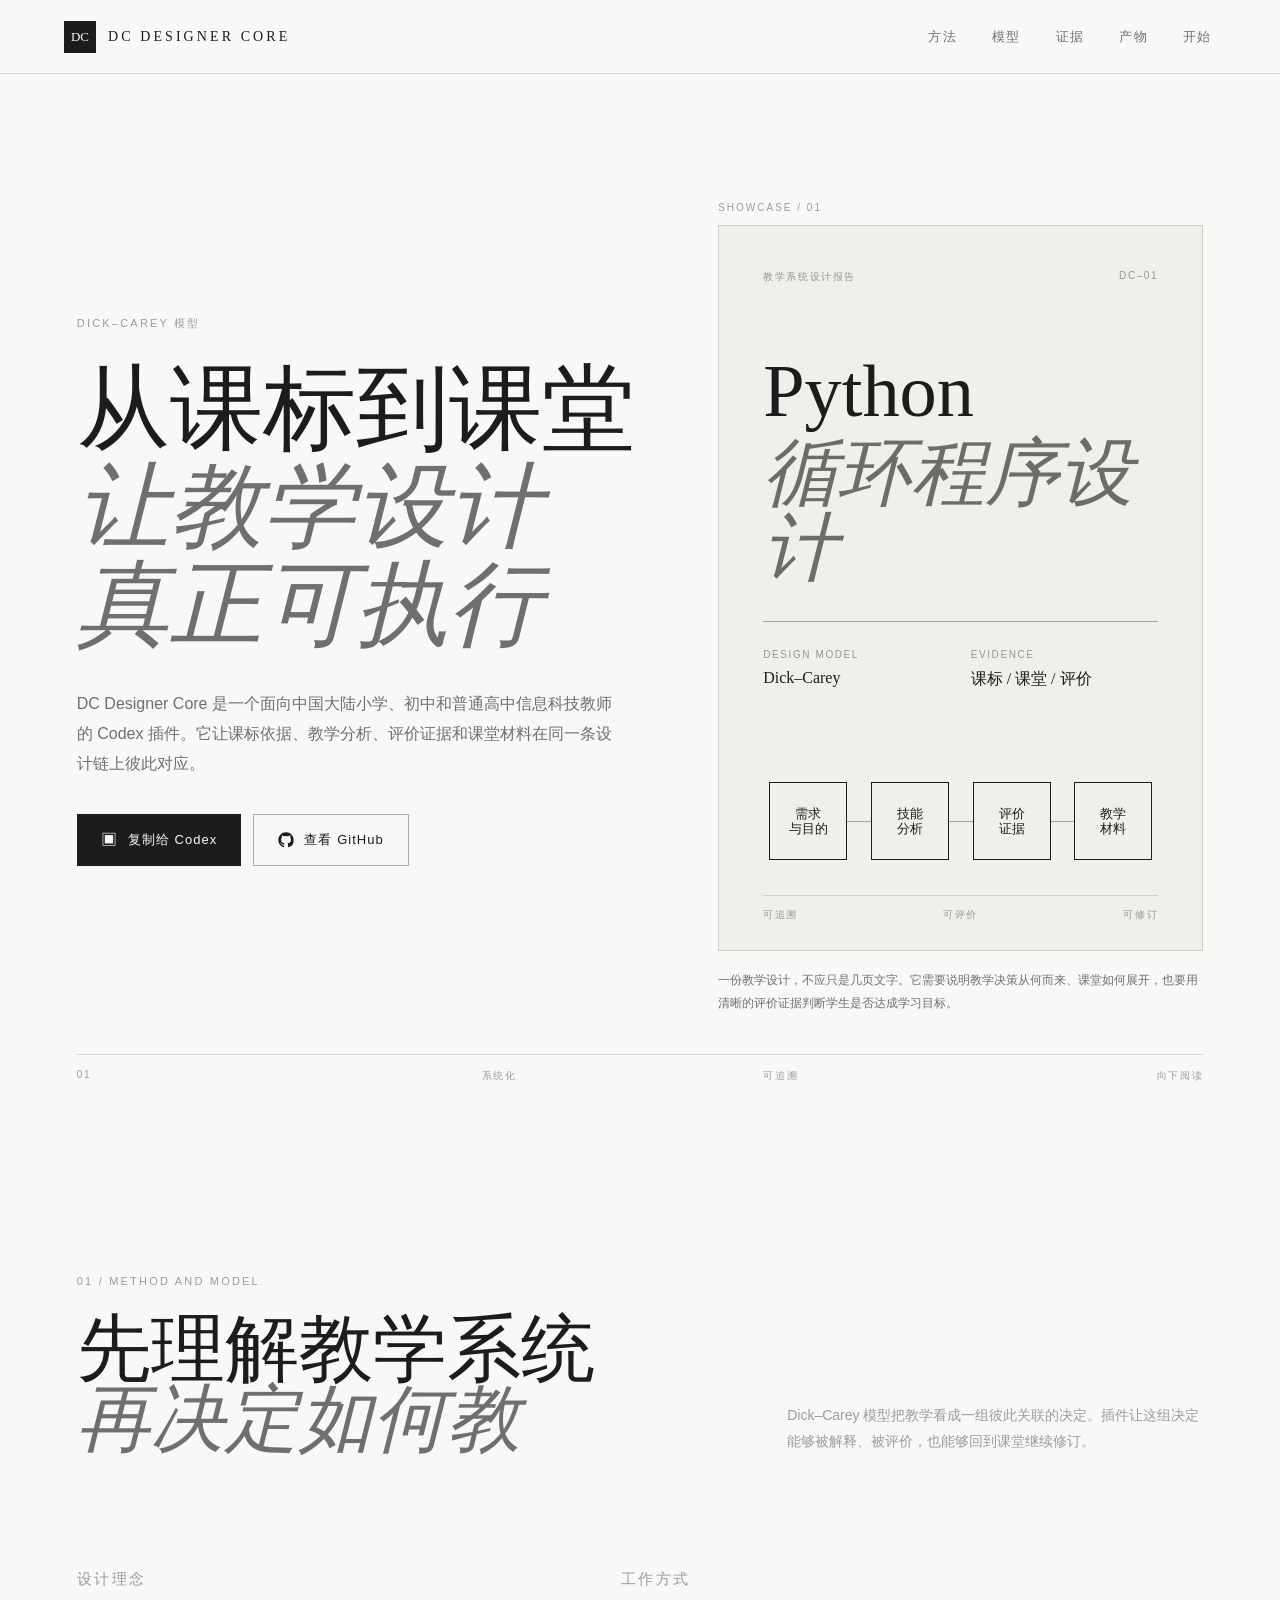
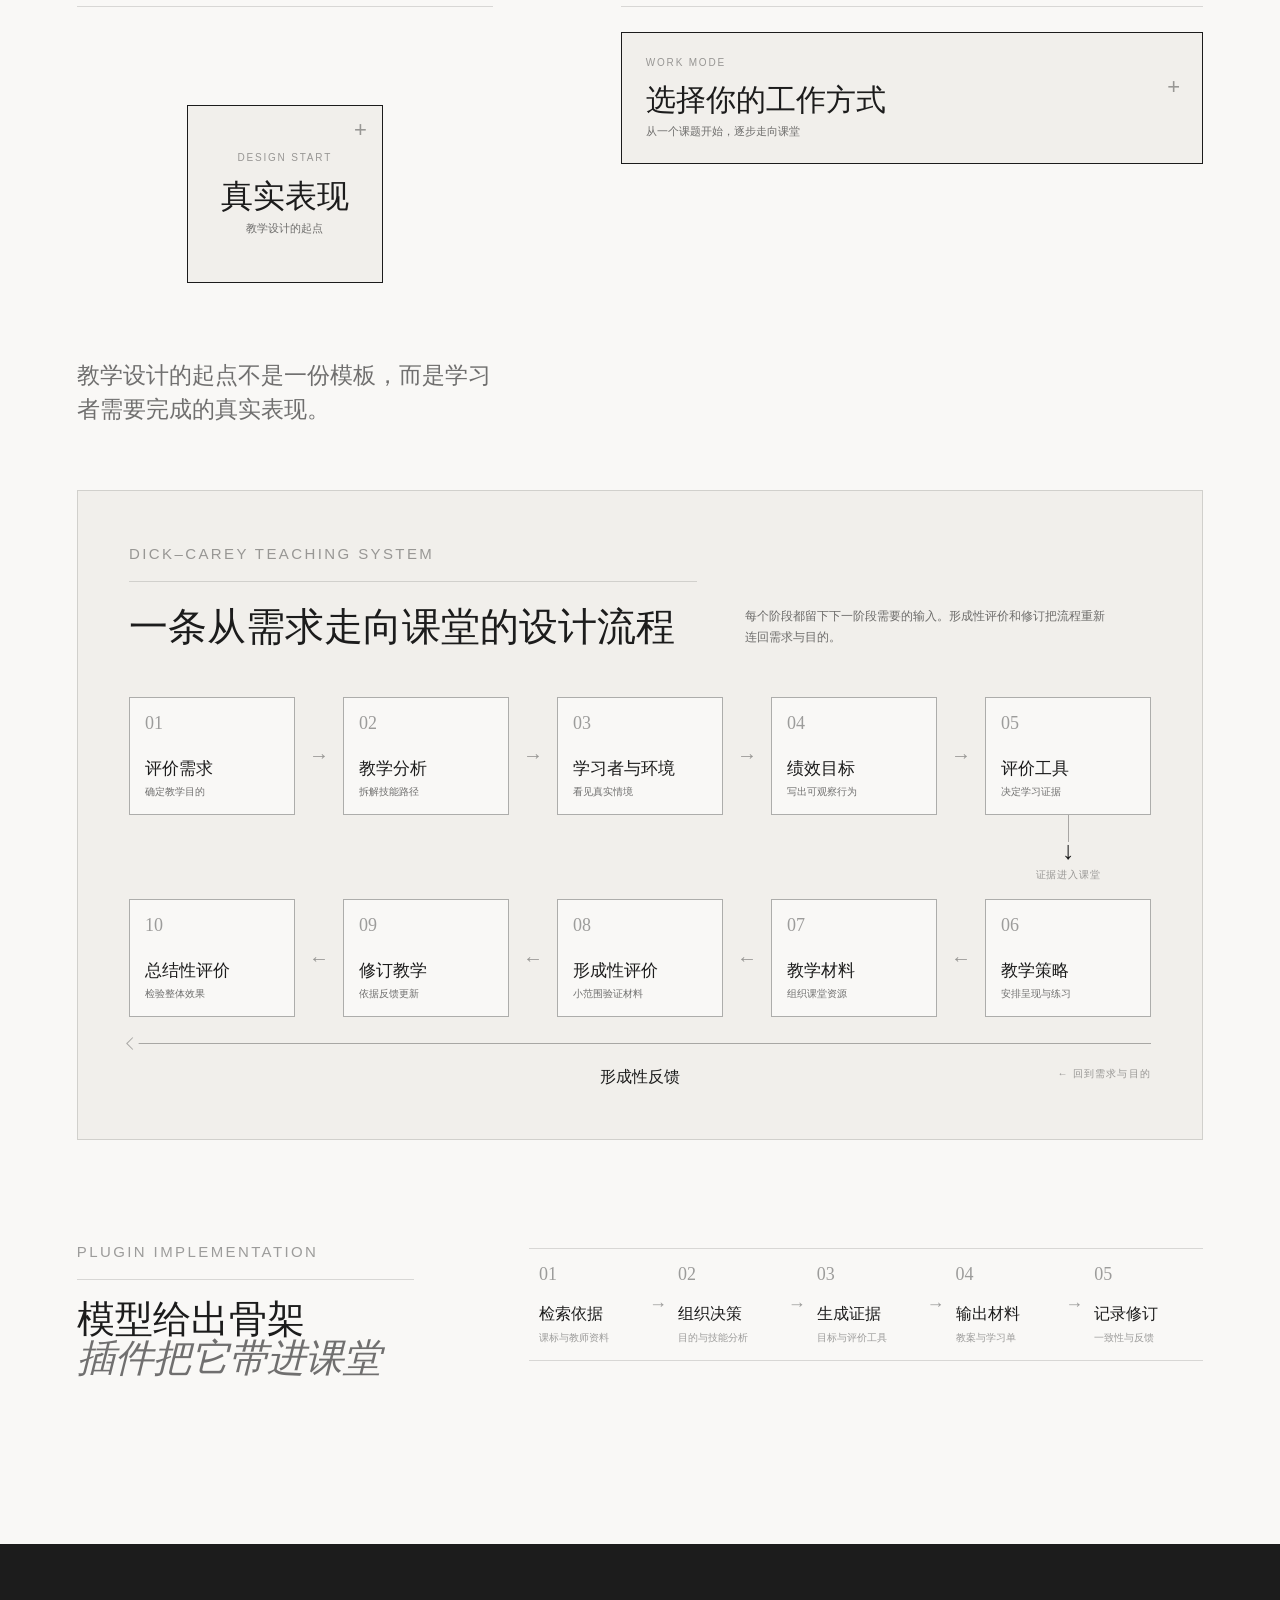
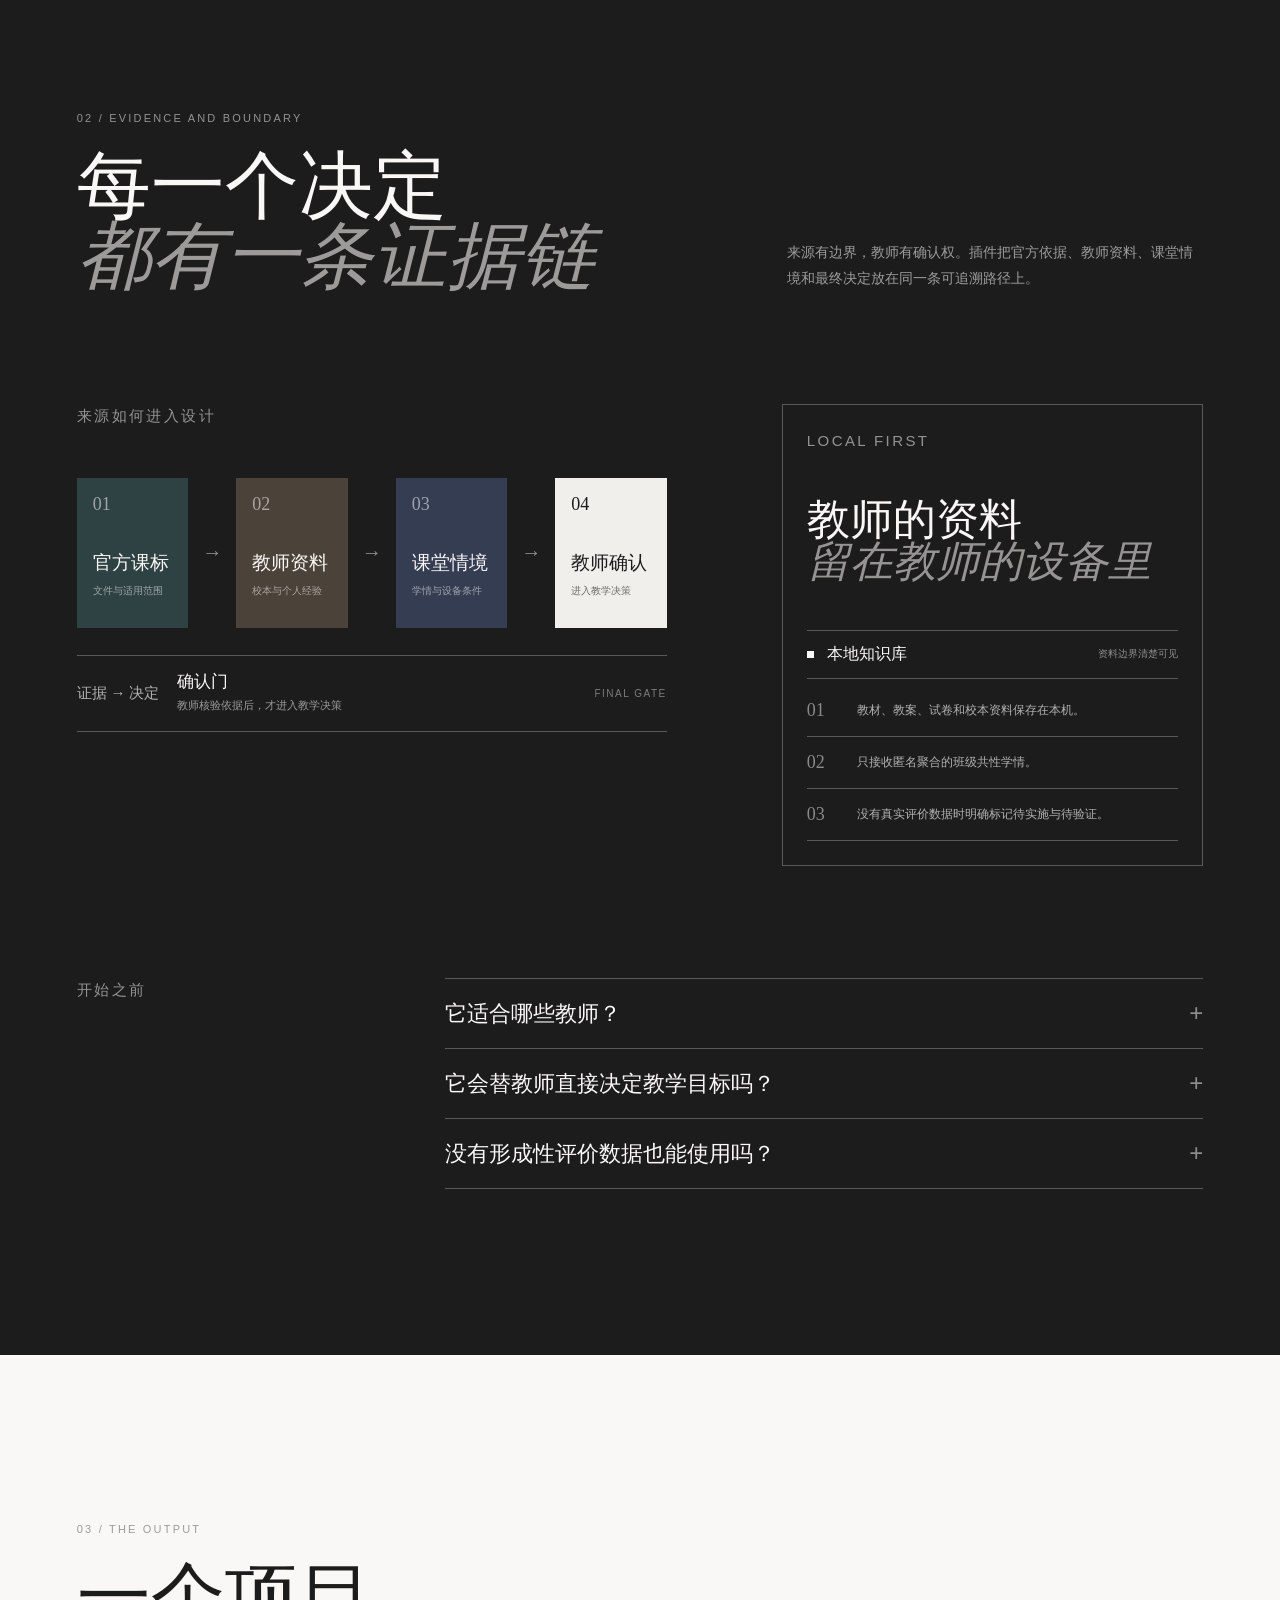
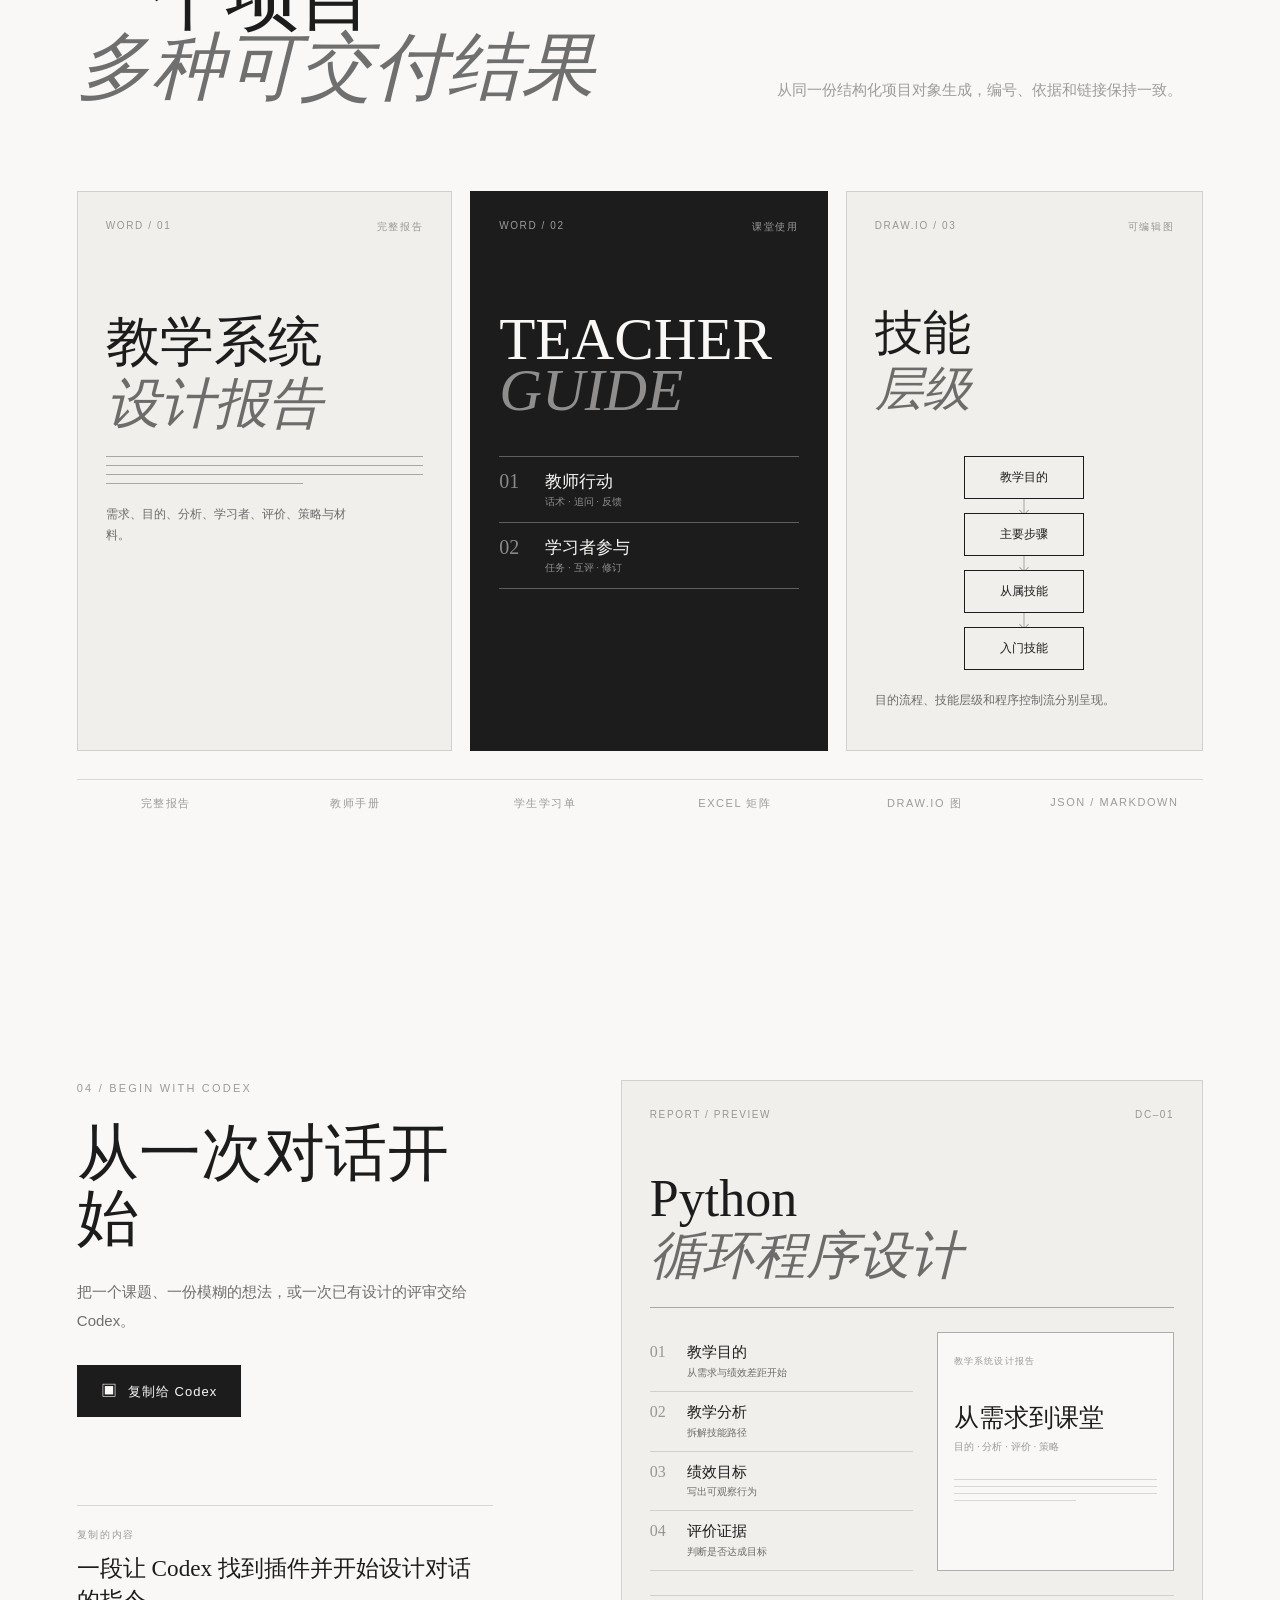
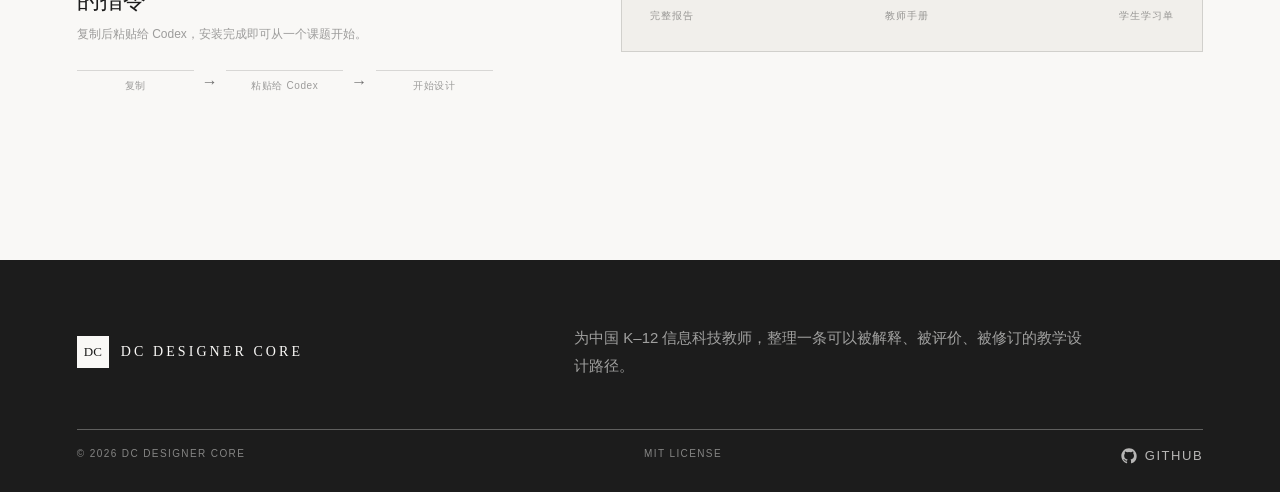
==== commit 496add93: "Refine diagram hierarchy and page spacing" ====
--- a/site/index.html
+++ b/site/index.html
@@ -128,12 +128,12 @@
               <article class="work-mode-option">
                 <span class="path-number">01</span>
                 <div><p class="path-label">STANDARD FAST</p><h3>课标约束快速设计</h3><p>输入课题、教材位置、课时、设备和匿名班级共性学情。插件检索依据，快速搭建一份教师可以继续确认的系统设计。</p></div>
-                <span class="path-arrow" aria-hidden="true">↗</span>
+                <span class="path-arrow" aria-hidden="true">→</span>
               </article>
               <article class="work-mode-option">
                 <span class="path-number">02</span>
                 <div><p class="path-label">COLLABORATIVE</p><h3>完整协同设计</h3><p>从评价需求和绩效差距开始，一阶段一阶段地提问、比较候选、保存决策，再继续向下设计。</p></div>
-                <span class="path-arrow" aria-hidden="true">↗</span>
+                <span class="path-arrow" aria-hidden="true">→</span>
               </article>
             </div>
           </div>
@@ -156,7 +156,7 @@
             <article class="flow-stage" tabindex="0"><span>04</span><strong>绩效目标</strong><small>写出可观察行为</small><div class="stage-note"><strong>这一步做什么</strong><p>用条件、行为和标准描述可观察、可评价的学习结果。</p></div></article><b class="flow-arrow" aria-hidden="true">→</b>
             <article class="flow-stage" tabindex="0"><span>05</span><strong>评价工具</strong><small>决定学习证据</small><div class="stage-note"><strong>这一步做什么</strong><p>设计能够证明学习者达成目标的任务、量规和评价工具。</p></div></article>
           </div>
-          <div class="flow-turn" aria-hidden="true"><span>↓</span><small>证据进入课堂</small></div>
+          <div class="flow-turn" aria-hidden="true"><div class="flow-turn-marker"><span>↓</span><small>证据进入课堂</small></div></div>
           <div class="flow-row flow-row-bottom">
             <article class="flow-stage" tabindex="0"><span>10</span><strong>总结性评价</strong><small>检验整体效果</small><div class="stage-note"><strong>这一步做什么</strong><p>在更完整的教学情境中检验整体教学系统的效果。</p></div></article><b class="flow-arrow" aria-hidden="true">←</b>
             <article class="flow-stage" tabindex="0"><span>09</span><strong>修订教学</strong><small>依据反馈更新</small><div class="stage-note"><strong>这一步做什么</strong><p>根据形成性评价证据修订目标、策略、材料和评价。</p></div></article><b class="flow-arrow" aria-hidden="true">←</b>
@@ -164,7 +164,7 @@
             <article class="flow-stage" tabindex="0"><span>07</span><strong>教学材料</strong><small>组织课堂资源</small><div class="stage-note"><strong>这一步做什么</strong><p>开发或选择教师手册、学习单、示例和课堂评价材料。</p></div></article><b class="flow-arrow" aria-hidden="true">←</b>
             <article class="flow-stage" tabindex="0"><span>06</span><strong>教学策略</strong><small>安排呈现与练习</small><div class="stage-note"><strong>这一步做什么</strong><p>安排信息呈现、学习者参与、练习、反馈和课堂时间。</p></div></article>
           </div>
-          <div class="flow-return"><span class="return-line" aria-hidden="true"></span><strong>形成性反馈</strong><span>↺ 回到需求与目的</span></div>
+          <div class="flow-return"><span class="return-line" aria-hidden="true"></span><strong>形成性反馈</strong><span>← 回到需求与目的</span></div>
         </div>
       </div>
 
@@ -207,8 +207,8 @@
               <div class="evidence-node evidence-node-confirm"><span>04</span><strong>教师确认</strong><small>进入教学决策</small></div>
             </div>
             <div class="evidence-gate">
-              <span class="gate-line" aria-hidden="true"></span>
-              <div><strong>确认门</strong><p>依据核验后才进入教学决策</p></div>
+              <span class="gate-route" aria-hidden="true">证据 → 决定</span>
+              <div><strong>确认门</strong><p>教师核验依据后，才进入教学决策</p></div>
               <span class="gate-mark">FINAL GATE</span>
             </div>
           </div>
@@ -260,7 +260,15 @@
         <div class="artifact-sheet artifact-graph reveal reveal-delay-2">
           <div class="sheet-top"><span>DRAW.IO / 03</span><span>可编辑图</span></div>
           <div class="graph-title">技能<br><em>层级</em></div>
-          <div class="graph-map" aria-hidden="true"><span class="graph-root">教学目的</span><span class="graph-branch branch-a">主要步骤</span><span class="graph-branch branch-b">从属技能</span><span class="graph-branch branch-c">入门技能</span><i class="graph-trunk"></i><i class="graph-rail"></i><i class="graph-drop drop-a"></i><i class="graph-drop drop-b"></i><i class="graph-drop drop-c"></i></div>
+          <div class="graph-map" aria-hidden="true">
+            <span class="graph-root">教学目的</span>
+            <i class="graph-link link-a"></i>
+            <span class="graph-branch branch-a">主要步骤</span>
+            <i class="graph-link link-b"></i>
+            <span class="graph-branch branch-b">从属技能</span>
+            <i class="graph-link link-c"></i>
+            <span class="graph-branch branch-c">入门技能</span>
+          </div>
           <p>目的流程、技能层级和程序控制流分别呈现。</p>
         </div>
       </div>
@@ -269,7 +277,7 @@
 
     <section class="install section-shell section-wide" id="install">
       <div class="install-grid">
-        <div class="install-copy reveal"><p class="kicker">04 / BEGIN WITH CODEX</p><h2>从一次对话开始</h2><p>把一个课题、一份模糊的想法，或一次已有设计的评审交给 Codex。</p><button class="button button-dark copy-install" type="button" data-copy-install><span class="button-icon" aria-hidden="true">▣</span><span>复制给 Codex</span></button><p class="copy-feedback" role="status" aria-live="polite" data-copy-feedback></p></div>
+        <div class="install-copy reveal"><p class="kicker">04 / BEGIN WITH CODEX</p><h2>从一次对话开始</h2><p>把一个课题、一份模糊的想法，或一次已有设计的评审交给 Codex。</p><button class="button button-dark copy-install" type="button" data-copy-install><span class="button-icon" aria-hidden="true">▣</span><span>复制给 Codex</span></button><p class="copy-feedback" role="status" aria-live="polite" data-copy-feedback></p><div class="copy-explainer"><span class="mini-label">复制的内容</span><strong>一段让 Codex 找到插件并开始设计对话的指令</strong><p>复制后粘贴给 Codex，安装完成即可从一个课题开始。</p><div class="copy-route" aria-hidden="true"><span>复制</span><i>→</i><span>粘贴给 Codex</span><i>→</i><span>开始设计</span></div></div></div>
         <div class="report-showcase-card reveal reveal-delay-1" aria-label="教学系统设计报告成果展示">
           <div class="report-showcase-top"><span>REPORT / PREVIEW</span><span>DC–01</span></div>
           <div class="report-showcase-heading"><span>Python</span><em>循环程序设计</em></div>
--- a/site/styles.css
+++ b/site/styles.css
@@ -30,7 +30,7 @@
 .brand-mark { display: grid; place-items: center; width: 32px; height: 32px; background: var(--ink); color: var(--bg); font-family: var(--display); font-size: 13px; letter-spacing: 0; }
 .brand-name { font-family: var(--display); font-size: 14px; letter-spacing: .22em; }
 .desktop-nav { display: flex; gap: clamp(20px, 2.7vw, 40px); margin-left: auto; margin-right: 4px; }
-.text-link { position: relative; font-size: 11px; letter-spacing: .17em; text-decoration: none; text-transform: uppercase; color: var(--muted); }
+.text-link { position: relative; font-size: 13px; letter-spacing: .12em; text-decoration: none; text-transform: uppercase; color: var(--muted); }
 .text-link::after { content: ""; position: absolute; right: 0; bottom: -6px; left: 0; height: 1px; background: currentColor; transform: scaleX(0); transform-origin: right; transition: transform .5s cubic-bezier(.16, 1, .3, 1); }
 .text-link:hover::after, .text-link:focus-visible::after { transform: scaleX(1); transform-origin: left; }
 .menu-toggle, .mobile-nav { display: none; }
@@ -88,7 +88,7 @@
 .method-heading h2 em, .evidence-heading h2 em { color: var(--muted); }
 .section-note { max-width: 420px; margin: 0; color: var(--soft); font-size: 14px; line-height: 1.9; }
 .method-overview { display: grid; grid-template-columns: 5fr 7fr; gap: clamp(48px, 10vw, 160px); align-items: start; margin-top: 112px; }
-.block-label { padding-bottom: 15px; border-bottom: 1px solid var(--line); font-size: 14px; letter-spacing: .16em; }
+.block-label { padding-bottom: 15px; border-bottom: 1px solid var(--line); font-size: 15px; line-height: 1.6; letter-spacing: .16em; }
 .principles, .design-paths { min-width: 0; }
 
 /* The concept and work mode are interactive diagrams, not parallel text lists. */
@@ -112,8 +112,8 @@
 .principle-link small { color: var(--muted); font-size: 10px; line-height: 1.5; }
 .principle-visual:hover .principle-link, .principle-visual:focus-within .principle-link, .principle-visual.is-open .principle-link { opacity: 1; transform: translateY(0); }
 .principle-link-a { top: 29%; left: -20px; }
-.principle-link-b { top: 0; right: 0; transform: translateY(-8px); }
-.principle-link-c { right: 0; bottom: 0; transform: translateY(8px); }
+.principle-link-b { top: 0; right: -28px; transform: translateY(-8px); }
+.principle-link-c { right: -28px; bottom: 0; transform: translateY(8px); }
 .principle-visual:hover .principle-link-b, .principle-visual:focus-within .principle-link-b, .principle-visual.is-open .principle-link-b { transform: translateY(0); }
 .principle-connector { position: absolute; z-index: 0; height: 1px; background: var(--line-strong); opacity: 0; transform-origin: left center; transition: opacity .35s ease; }
 .principle-visual:hover .principle-connector, .principle-visual:focus-within .principle-connector, .principle-visual.is-open .principle-connector { opacity: 1; }
@@ -139,8 +139,8 @@
 .work-mode-option .path-label { margin: 0 0 7px; color: var(--soft); font-size: 9px; letter-spacing: .14em; line-height: 1.5; }
 .work-mode-option h3 { margin: 0 0 8px; font-family: var(--display); font-size: 1.35rem; font-weight: 400; line-height: 1.18; }
 .work-mode-option p:not(.path-label) { margin: 0; font-size: 11px; line-height: 1.7; }
-.work-mode-option .path-arrow { align-self: start; color: var(--ink); font-size: 19px; line-height: 1; }
-.model-block { margin-top: 118px; padding: clamp(24px, 4vw, 52px); border: 1px solid var(--line); background: var(--paper); }
+.work-mode-option .path-arrow { display: grid; place-items: start center; align-self: start; color: var(--ink); font-family: var(--display); font-size: 24px; line-height: 1; }
+.model-block { margin-top: 64px; padding: clamp(24px, 4vw, 52px); border: 1px solid var(--line); background: var(--paper); }
 .model-block-heading { display: grid; grid-template-columns: 7fr 5fr; gap: 48px; align-items: end; }
 .model-block-heading h3 { margin: 24px 0 0; font-size: 2.45rem; line-height: 1.08; }
 .model-block-heading > p { max-width: 370px; margin: 0; font-size: 12px; line-height: 1.8; }
@@ -151,11 +151,15 @@
 .flow-stage strong { font-family: var(--display); font-size: 17px; font-weight: 400; line-height: 1.25; }
 .flow-stage small { margin-top: 5px; color: var(--muted); font-size: 10px; line-height: 1.5; }
 .flow-arrow { display: grid; flex: 0 0 24px; place-items: center; align-self: center; color: var(--soft); font-family: var(--display); font-size: 20px; font-weight: 400; }
-.flow-turn { display: flex; flex-direction: column; align-items: flex-end; margin: 64px 11% 14px 0; color: var(--soft); }
-.flow-turn span { color: var(--ink); font-family: var(--display); font-size: 25px; line-height: 1; }
-.flow-turn small { margin-top: 4px; font-size: 10px; letter-spacing: .12em; }
-.flow-return { display: grid; grid-template-columns: minmax(40px, 1fr) auto minmax(40px, 1fr); gap: 14px; align-items: center; margin-top: 26px; color: var(--soft); font-size: 10px; letter-spacing: .12em; }
-.return-line { height: 28px; border-top: 1px solid var(--line-strong); border-left: 1px solid var(--line-strong); }
+.flow-turn { display: grid; grid-template-columns: minmax(0, 1fr) 24px minmax(0, 1fr) 24px minmax(0, 1fr) 24px minmax(0, 1fr) 24px minmax(0, 1fr); gap: 12px; height: 84px; margin: 0; color: var(--soft); }
+.flow-turn-marker { grid-column: 9; display: flex; flex-direction: column; align-items: center; min-width: 0; }
+.flow-turn-marker::before { content: ""; display: block; width: 1px; height: 27px; background: var(--line-strong); }
+.flow-turn-marker span { margin-top: -2px; color: var(--ink); font-family: var(--display); font-size: 25px; line-height: .9; }
+.flow-turn-marker small { margin-top: 5px; font-size: 10px; letter-spacing: .08em; white-space: nowrap; }
+.flow-return { position: relative; display: grid; grid-template-columns: minmax(40px, 1fr) auto minmax(40px, 1fr); gap: 14px; align-items: start; margin-top: 26px; padding-top: 24px; color: var(--soft); font-size: 10px; letter-spacing: .12em; }
+.flow-return::before { content: ""; position: absolute; top: 0; right: 0; left: 0; height: 1px; background: var(--line-strong); }
+.flow-return::after { content: ""; position: absolute; top: -4px; left: -1px; width: 8px; height: 8px; border-bottom: 1px solid var(--line-strong); border-left: 1px solid var(--line-strong); background: var(--paper); transform: rotate(45deg); }
+.return-line { display: block; height: 0; }
 .flow-return strong { color: var(--ink); font-family: var(--display); font-size: 16px; font-weight: 400; letter-spacing: 0; }
 .flow-return > span:last-child { text-align: right; }
 .implementation { display: grid; grid-template-columns: 4fr 8fr; gap: clamp(48px, 9vw, 140px); align-items: start; margin-top: 100px; }
@@ -189,8 +193,8 @@
 .evidence-node small { display: block; margin-top: 7px; color: rgba(249, 248, 246, .55); font-size: 10px; line-height: 1.6; }
 .evidence-node-confirm > span, .evidence-node-confirm strong { color: var(--ink); }
 .evidence-node-confirm small { color: var(--muted); }
-.evidence-gate { display: grid; grid-template-columns: minmax(42px, 1fr) minmax(0, 1.4fr) auto; gap: 16px; align-items: center; margin-top: 27px; padding-top: 15px; border-top: 1px solid var(--dark-line); }
-.gate-line { display: block; height: 27px; border-top: 1px solid rgba(249, 248, 246, .48); border-left: 1px solid rgba(249, 248, 246, .48); }
+.evidence-gate { display: grid; grid-template-columns: auto minmax(0, 1fr) auto; gap: 18px; align-items: center; margin-top: 27px; padding: 16px 0; border-top: 1px solid var(--dark-line); border-bottom: 1px solid var(--dark-line); }
+.gate-route { color: rgba(249, 248, 246, .68); font-family: var(--display); font-size: 15px; line-height: 1.4; white-space: nowrap; }
 .evidence-gate strong { display: block; color: var(--bg); font-family: var(--display); font-size: 17px; font-weight: 400; line-height: 1.2; }
 .evidence-gate p { margin: 5px 0 0; color: rgba(249, 248, 246, .58); font-size: 11px; line-height: 1.6; }
 .gate-mark { color: rgba(249, 248, 246, .44); font-size: 10px; letter-spacing: .15em; text-align: right; }
@@ -218,6 +222,7 @@
 .section-heading-row { display: grid; grid-template-columns: minmax(0, 7fr) minmax(250px, 5fr); gap: clamp(48px, 8vw, 120px); align-items: end; }
 .section-heading-row h2 { margin: 24px 0 0; font-size: 4.6rem; line-height: .96; }
 .section-heading-row h2 em { color: var(--muted); }
+.section-heading-row .section-note { max-width: 440px; font-size: 15px; line-height: 1.8; }
 .outputs.section-wide { padding-bottom: clamp(72px, 8vw, 118px); }
 .outputs-grid { display: grid; grid-template-columns: minmax(0, 1.05fr) minmax(0, 1fr) minmax(0, 1fr); gap: 18px; margin-top: 88px; }
 .artifact-sheet { min-width: 0; min-height: 420px; padding: 28px; border: 1px solid var(--line); background: var(--paper); }
@@ -239,27 +244,32 @@
 .artifact-graph h3 { margin-top: 54px; }
 .graph-title { display: grid; gap: 7px; margin-top: 75px; font-family: var(--display); font-size: 3rem; line-height: 1.02; }
 .graph-title em { color: var(--muted); }
-.graph-map { position: relative; min-height: 166px; margin-top: 42px; }
+.graph-map { position: relative; min-height: 214px; margin-top: 42px; }
 .graph-map span { position: absolute; z-index: 1; display: grid; place-items: center; min-height: 43px; padding: 8px 10px; border: 1px solid var(--ink); background: var(--paper); font-family: var(--display); font-size: 12px; line-height: 1.25; text-align: center; }
-.graph-root { top: 0; left: 50%; min-width: 84px; transform: translateX(-50%); }
-.graph-branch { bottom: 0; width: 30%; }
-.branch-a { left: 0; }
-.branch-b { left: 35%; }
-.branch-c { right: 0; }
-.graph-trunk, .graph-rail, .graph-drop { position: absolute; z-index: 0; display: block; background: var(--line-strong); }
-.graph-trunk { top: 43px; left: 50%; width: 1px; height: 35px; }
-.graph-rail { top: 78px; right: 15%; left: 15%; height: 1px; }
-.graph-drop { top: 78px; width: 1px; height: 45px; }
-.drop-a { left: 15%; }
-.drop-b { left: 50%; }
-.drop-c { right: 15%; }
-.output-footer { display: flex; flex-wrap: wrap; gap: 10px 32px; margin-top: 28px; padding-top: 16px; border-top: 1px solid var(--line); color: var(--soft); font-size: 11px; letter-spacing: .14em; text-transform: uppercase; }
+.graph-root { top: 0; left: 50%; width: 120px; transform: translateX(-50%); }
+.graph-branch { left: 50%; width: 120px; transform: translateX(-50%); }
+.branch-a { top: 57px; }
+.branch-b { top: 114px; }
+.branch-c { top: 171px; }
+.graph-link { position: absolute; z-index: 0; left: 50%; display: block; width: 1px; height: 14px; background: var(--line-strong); transform: translateX(-50%); }
+.graph-link::after { content: ""; position: absolute; bottom: -1px; left: -3px; width: 6px; height: 6px; border-right: 1px solid var(--line-strong); border-bottom: 1px solid var(--line-strong); transform: rotate(45deg); }
+.link-a { top: 43px; }
+.link-b { top: 100px; }
+.link-c { top: 157px; }
+.output-footer { display: grid; grid-template-columns: repeat(6, minmax(0, 1fr)); gap: 12px; margin-top: 28px; padding-top: 16px; border-top: 1px solid var(--line); color: var(--soft); font-size: 11px; letter-spacing: .14em; text-align: center; text-transform: uppercase; }
 
 /* Install is intentionally the final, quiet action. */
 .install-grid { display: grid; grid-template-columns: 5fr 7fr; gap: clamp(48px, 10vw, 160px); align-items: start; }
 .install-copy { max-width: 580px; }
 .install-copy h2 { margin: 24px 0 28px; font-size: 3.9rem; line-height: 1.04; }
 .install-copy > p:not(.kicker):not(.copy-feedback) { margin-bottom: 30px; }
+.copy-explainer { margin-top: 52px; padding-top: 18px; border-top: 1px solid var(--line); }
+.mini-label { color: var(--soft); font-size: 10px; letter-spacing: .16em; text-transform: uppercase; }
+.copy-explainer strong { display: block; max-width: 440px; margin: 11px 0 8px; font-family: var(--display); font-size: 1.45rem; font-weight: 400; line-height: 1.35; }
+.copy-explainer p { max-width: 450px; margin: 0; color: var(--soft); font-size: 12px; line-height: 1.7; }
+.copy-route { display: grid; grid-template-columns: minmax(0, 1fr) auto minmax(0, 1fr) auto minmax(0, 1fr); gap: 8px; align-items: center; margin-top: 26px; color: var(--soft); font-size: 10px; letter-spacing: .06em; }
+.copy-route span { padding-top: 8px; border-top: 1px solid var(--line); text-align: center; }
+.copy-route i { color: var(--muted); font-family: var(--display); font-size: 16px; font-style: normal; line-height: 1; }
 .report-showcase-card { min-width: 0; padding: 28px; border: 1px solid var(--line); background: var(--paper); }
 .report-showcase-top { display: flex; justify-content: space-between; gap: 16px; color: var(--soft); font-family: var(--body); font-size: 10px; letter-spacing: .16em; text-transform: uppercase; }
 .report-showcase-heading { display: grid; gap: 4px; margin: 52px 0 25px; font-family: var(--display); font-size: 3.25rem; line-height: 1.02; }
@@ -310,6 +320,8 @@
   .hero-copy h1 { font-size: 5.6rem; }
   .report-title { font-size: 4rem; }
   .method-heading h2, .evidence-heading h2, .section-heading-row h2, .install-copy h2 { font-size: 3.9rem; }
+  .principle-core { width: min(176px, 46%); }
+  .principle-link { width: min(138px, 34%); }
   .evidence-chain { grid-template-columns: minmax(0, 1fr) 20px minmax(0, 1fr) 20px minmax(0, 1fr) 20px minmax(0, 1fr); gap: 7px; }
   .evidence-node { padding: 12px; }
   .evidence-node strong { font-size: 17px; }
@@ -335,7 +347,7 @@
   .hero-index { bottom: 24px; }
   .method-heading, .method-overview, .model-block-heading, .evidence-heading, .evidence-layout, .implementation, .install-grid, .footer-top, .section-heading-row { grid-template-columns: 1fr; gap: 60px; }
   .method-overview { margin-top: 72px; }
-  .model-block { margin-top: 88px; }
+  .model-block { margin-top: 64px; }
   .model-block-heading { gap: 20px; }
   .implementation { margin-top: 72px; }
   .implementation-heading h3 { font-size: 2.2rem; }
@@ -343,6 +355,7 @@
   .questions { grid-template-columns: 1fr; gap: 28px; margin-top: 76px; }
   .outputs-grid { grid-template-columns: minmax(0, 1fr) minmax(0, 1fr); }
   .artifact-report { grid-column: span 2; }
+  .output-footer { grid-template-columns: repeat(3, minmax(0, 1fr)); }
   .footer-top { padding-bottom: 42px; }
 }
 
@@ -382,7 +395,7 @@
   .principle-visual.is-open .principle-link { position: relative; inset: auto; width: 100%; opacity: 1; transform: none; }
   .principle-visual.is-open .principle-connector { display: none; }
   .work-mode-options { grid-template-columns: 1fr; }
-  .model-block { padding: 20px; }
+  .model-block { margin-top: 56px; padding: 20px; }
   .model-block-heading h3 { font-size: 1.85rem; }
   .flow-row { display: grid; grid-template-columns: 1fr; gap: 8px; }
   .flow-stage { min-height: 95px; }
@@ -391,8 +404,8 @@
   .flow-arrow::after { content: "↓"; font-size: 20px; }
   .flow-turn { display: none; }
   .flow-row-bottom { margin-top: 18px; }
-  .flow-return { grid-template-columns: 1fr; gap: 8px; margin-top: 22px; }
-  .return-line { height: 18px; }
+  .flow-return { grid-template-columns: 1fr; gap: 8px; margin-top: 22px; padding-top: 22px; }
+  .return-line { display: none; }
   .flow-return > span:last-child { text-align: left; }
   .implementation-rail { display: grid; grid-template-columns: 1fr; }
   .rail-step { min-height: auto; display: grid; grid-template-columns: 34px 1fr; gap: 0 10px; padding: 14px 10px; }
@@ -405,8 +418,8 @@
   .evidence-chain > b::after { content: "↓"; font-size: 18px; }
   .evidence-node { min-height: 112px; }
   .evidence-node > span { margin-bottom: 18px; }
-  .evidence-gate { grid-template-columns: 28px minmax(0, 1fr); gap: 12px; }
-  .gate-mark { grid-column: 2; text-align: left; }
+  .evidence-gate { grid-template-columns: 1fr; gap: 10px; }
+  .gate-mark { grid-column: auto; text-align: left; }
   .local-panel { padding: 20px; }
   .local-panel h3 { font-size: 2.35rem; }
   .question-list summary { font-size: 1.3rem; line-height: 1.45; }
@@ -415,8 +428,10 @@
   .artifact-sheet { min-height: 360px; }
   .artifact-sheet h3 { margin-top: 62px; font-size: 2.8rem; }
   .sheet-index { margin-top: 62px; font-size: 3.2rem; }
-  .output-footer { gap: 12px 18px; font-size: 9px; }
+  .output-footer { grid-template-columns: repeat(2, minmax(0, 1fr)); gap: 12px 18px; font-size: 9px; }
   .outputs.section-wide { padding-bottom: 68px; }
+  .copy-explainer { margin-top: 40px; }
+  .copy-explainer strong { font-size: 1.25rem; }
   .report-showcase-card { padding: 22px; }
   .report-showcase-heading { margin-top: 42px; font-size: 2.75rem; }
   .report-showcase-grid { grid-template-columns: 1fr; gap: 22px; }
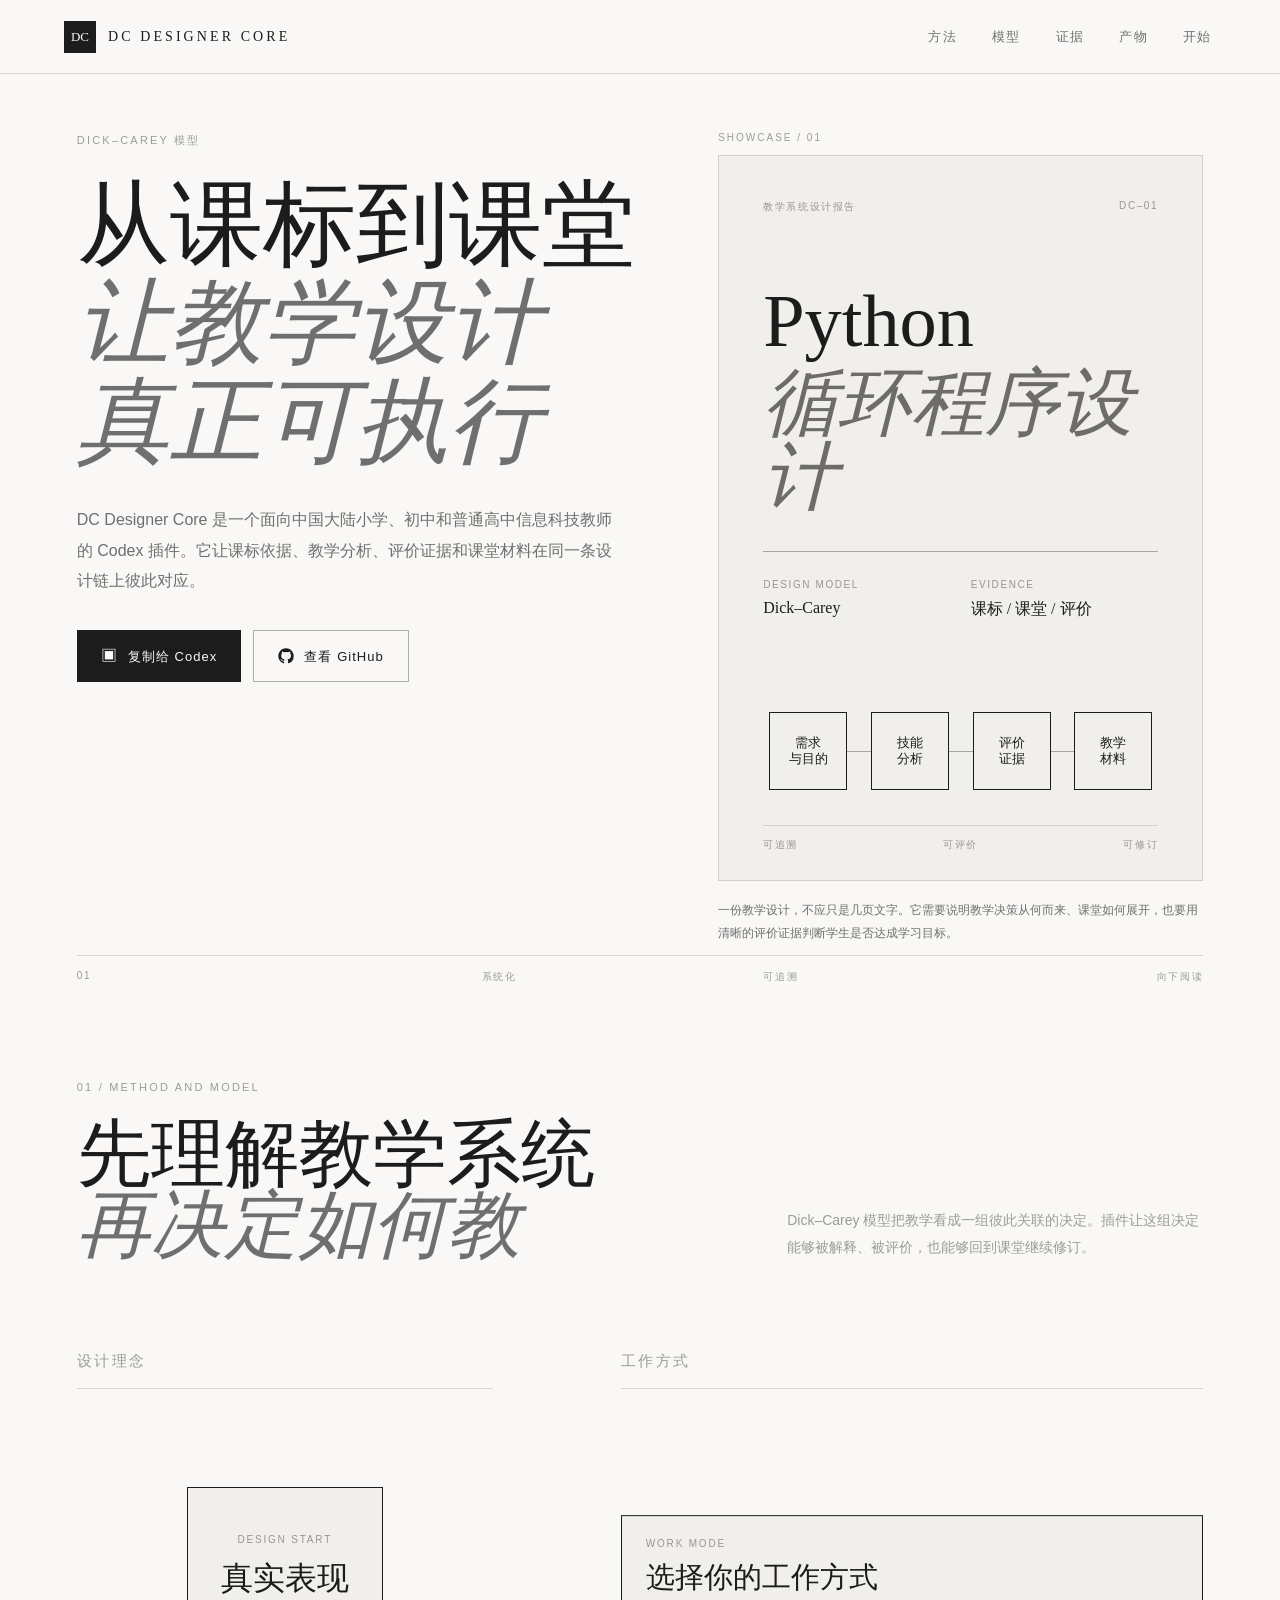
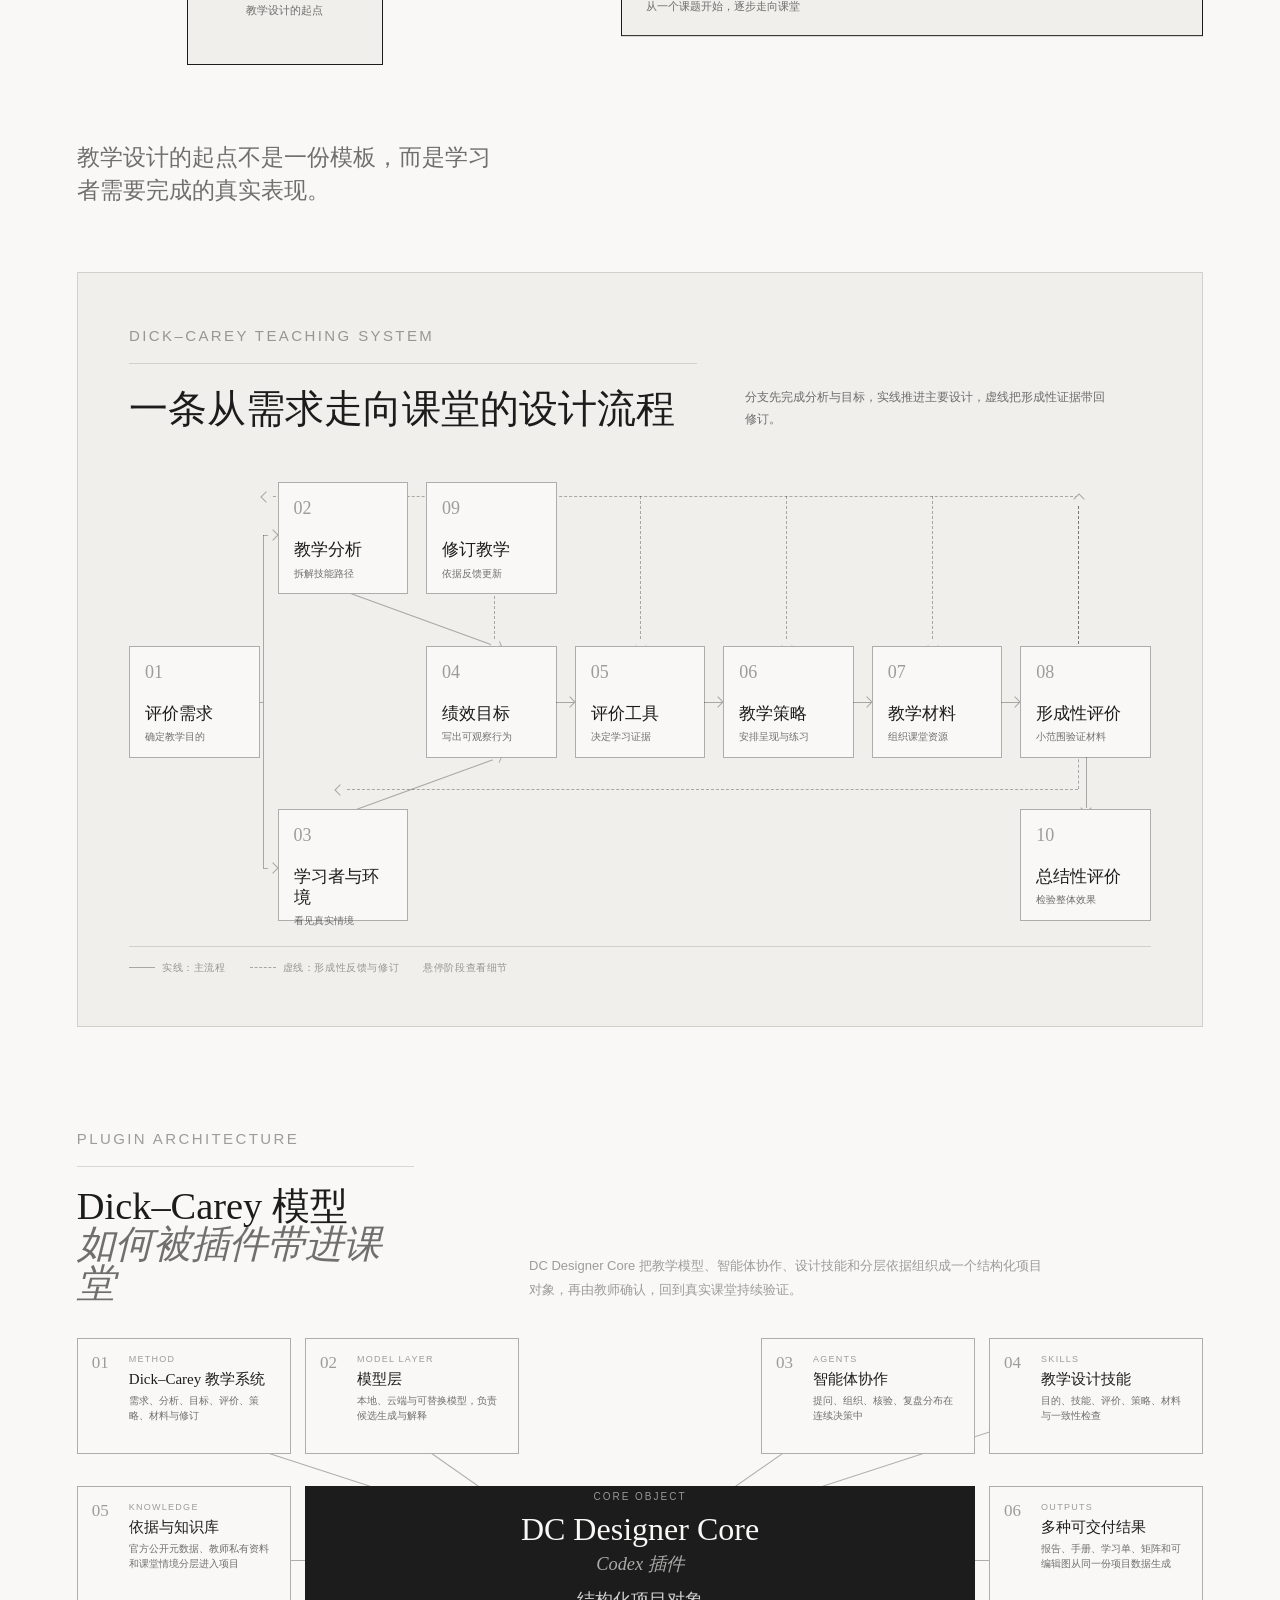
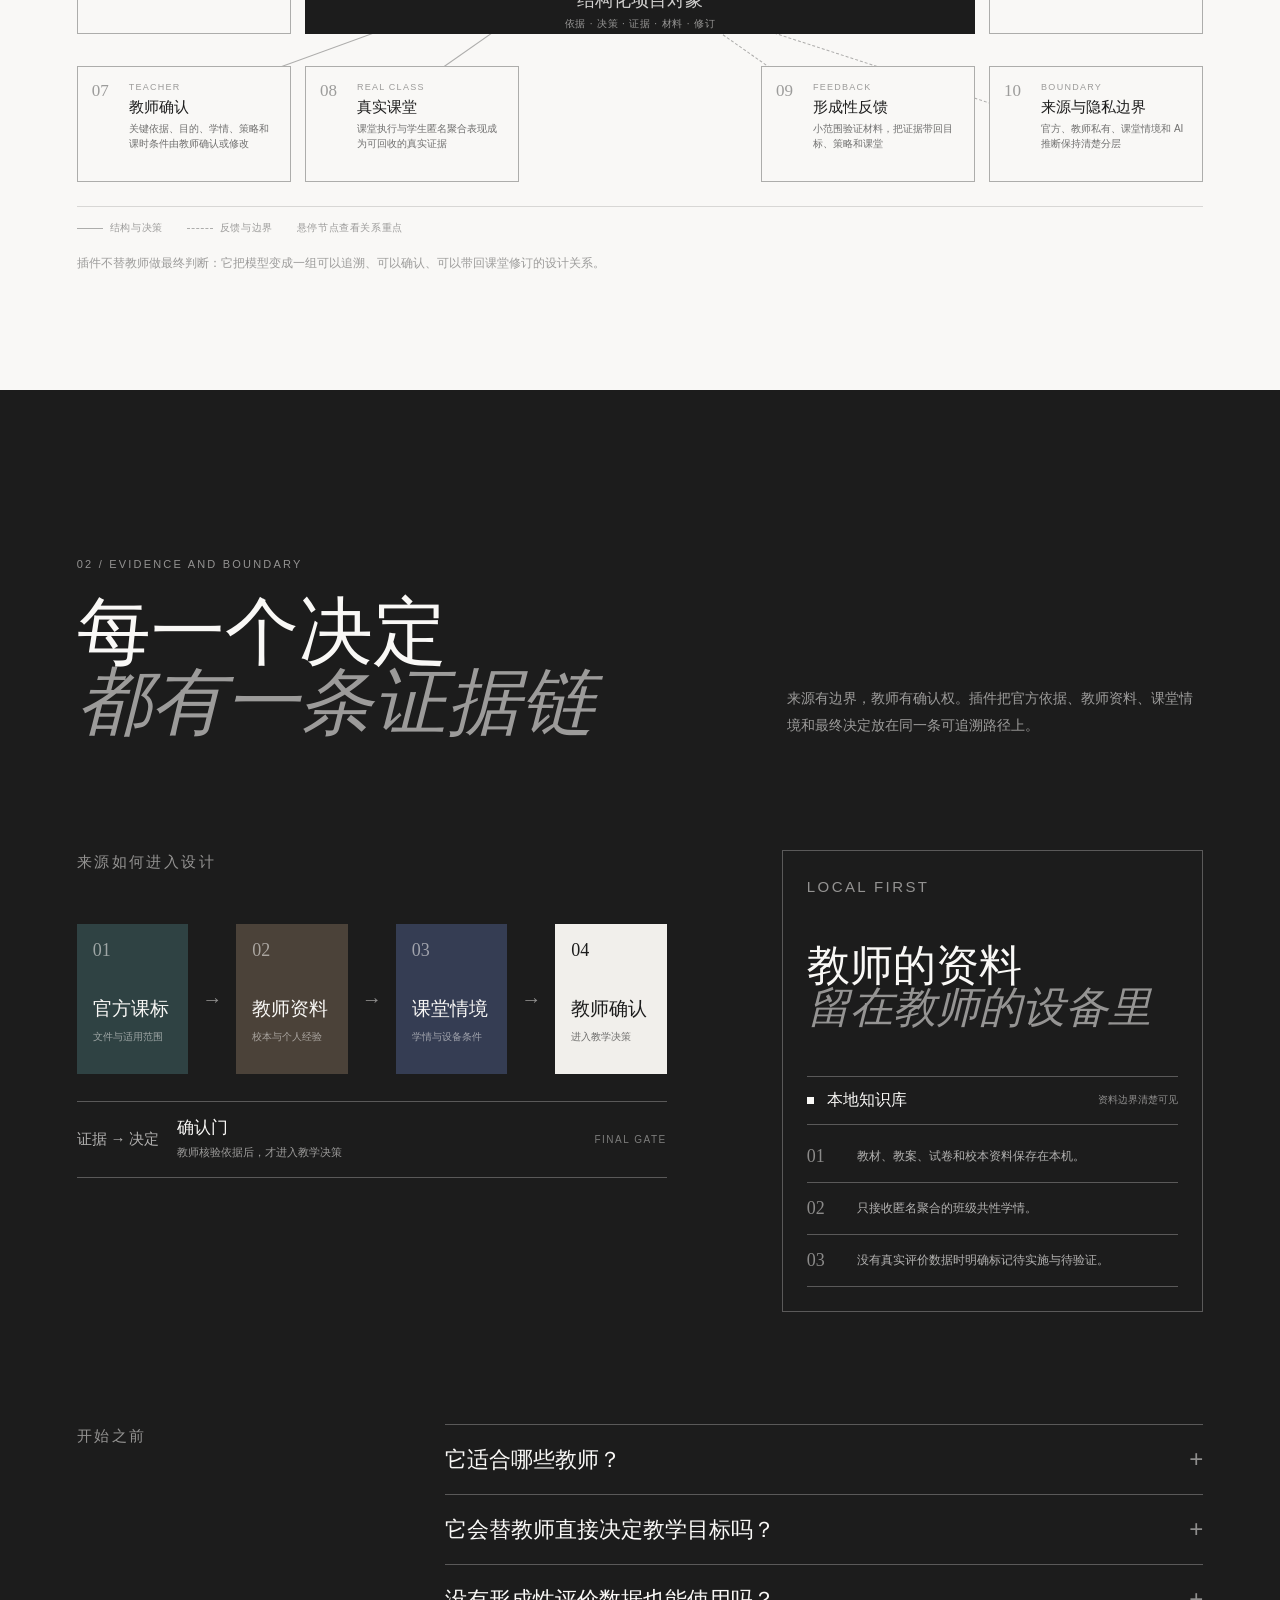
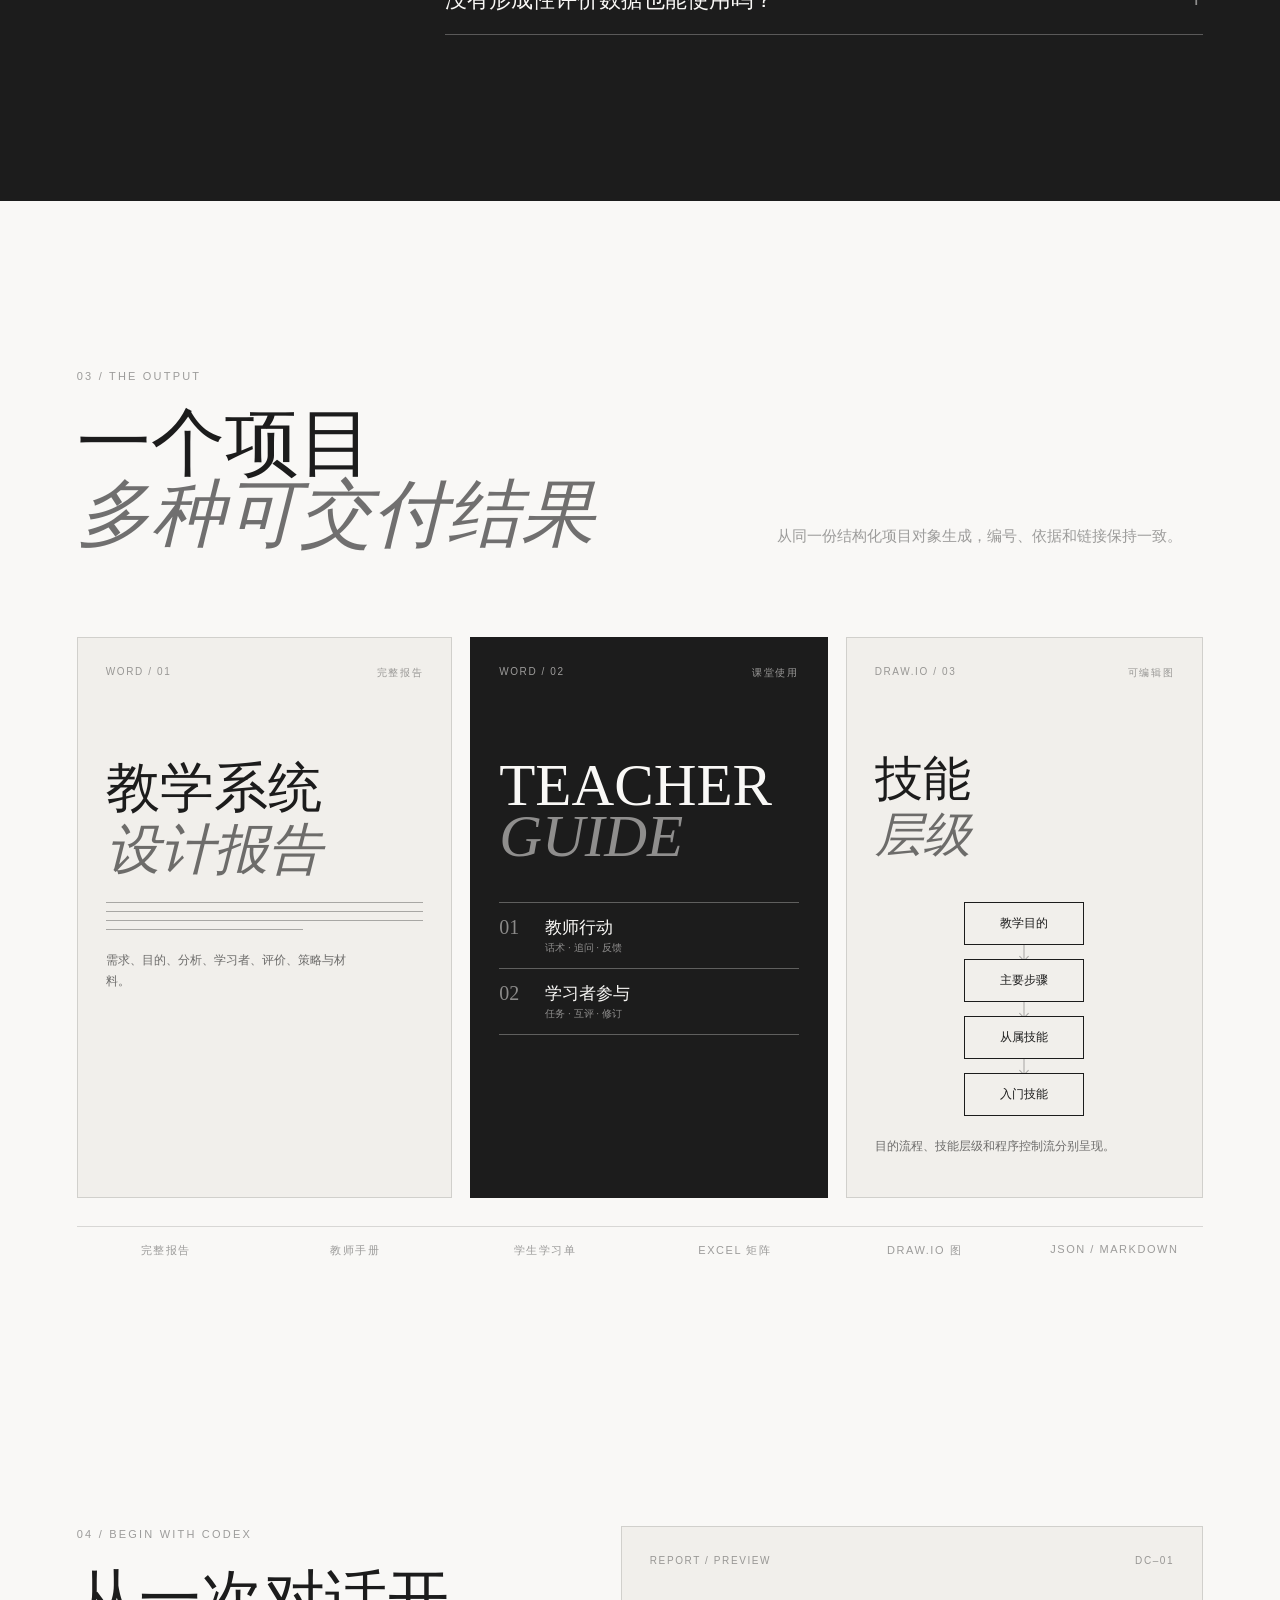
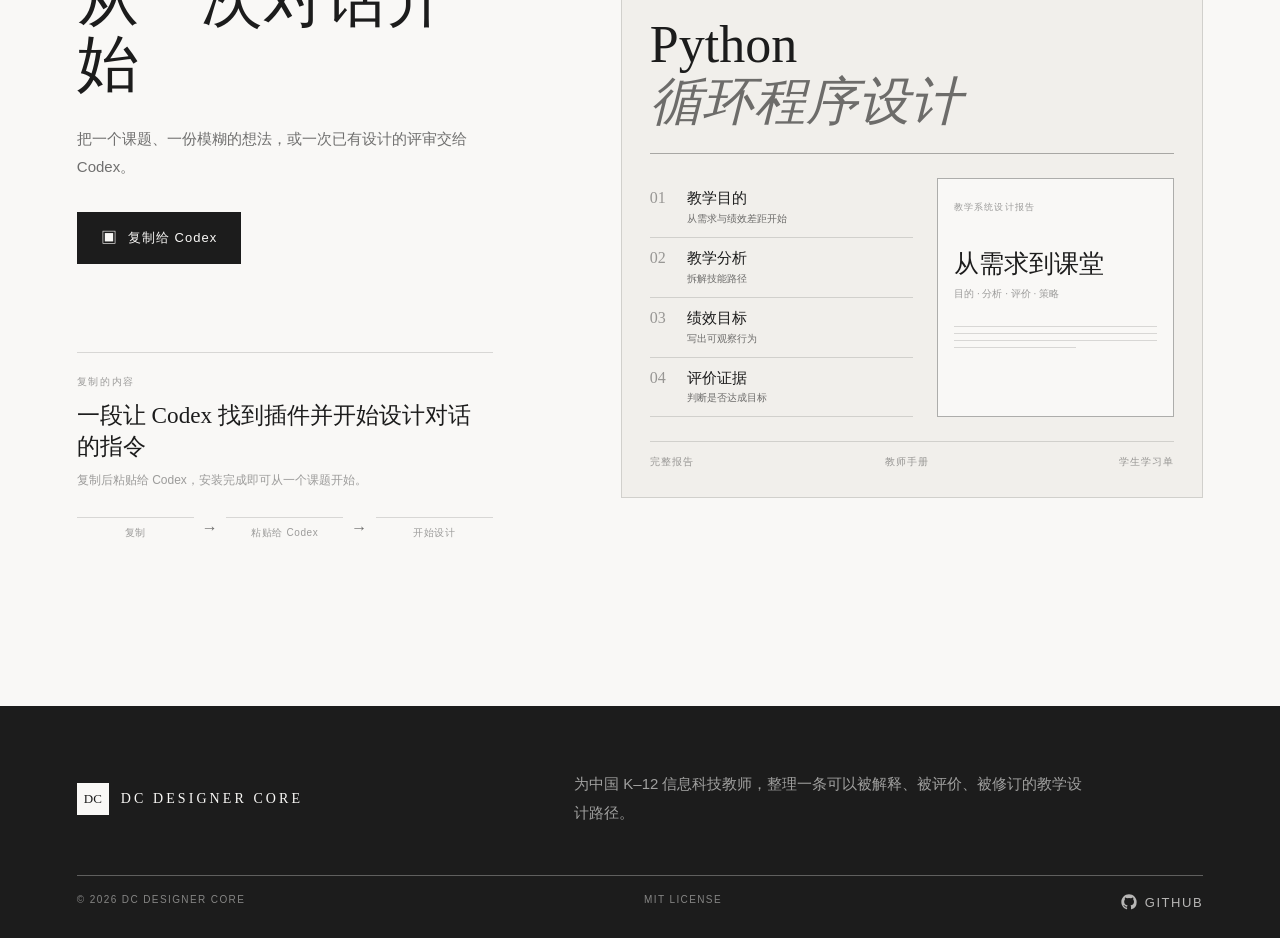
==== commit 0938beaa: "Refine homepage diagrams and plugin architecture" ====
--- a/site/index.html
+++ b/site/index.html
@@ -102,7 +102,6 @@
               <span class="principle-core-label">DESIGN START</span>
               <strong>真实表现</strong>
               <small>教学设计的起点</small>
-              <span class="principle-toggle" aria-hidden="true">+</span>
             </button>
             <div class="principle-map" id="principle-map">
               <div class="principle-link principle-link-a"><span>01</span><strong>从需求出发</strong><small>先看绩效差距</small></div>
@@ -122,7 +121,6 @@
               <span class="work-mode-label">WORK MODE</span>
               <strong>选择你的工作方式</strong>
               <small>从一个课题开始，逐步走向课堂</small>
-              <span class="work-mode-toggle" aria-hidden="true">+</span>
             </button>
             <div class="work-mode-options" id="work-mode-options">
               <article class="work-mode-option">
@@ -146,40 +144,76 @@
             <p class="block-label">DICK–CAREY TEACHING SYSTEM</p>
             <h3>一条从需求走向课堂的设计流程</h3>
           </div>
-          <p>每个阶段都留下下一阶段需要的输入。形成性评价和修订把流程重新连回需求与目的。</p>
-        </div>
-        <div class="flow-map" role="group" aria-label="Dick–Carey 教学系统设计流程图：从评价需求与教学目的开始，经过教学分析、学习者与环境分析、绩效目标、评价工具、教学策略、教学材料、形成性评价和修订教学，最后进行总结性评价，并由反馈回到需求与目的。">
-          <div class="flow-row flow-row-top">
-            <article class="flow-stage" tabindex="0"><span>01</span><strong>评价需求</strong><small>确定教学目的</small><div class="stage-note"><strong>这一步做什么</strong><p>确认要解决的绩效问题，并把最终表现写成教学目的。</p></div></article><b class="flow-arrow" aria-hidden="true">→</b>
-            <article class="flow-stage" tabindex="0"><span>02</span><strong>教学分析</strong><small>拆解技能路径</small><div class="stage-note"><strong>这一步做什么</strong><p>拆解完成目的所需的主要步骤、从属技能和入门技能。</p></div></article><b class="flow-arrow" aria-hidden="true">→</b>
-            <article class="flow-stage" tabindex="0"><span>03</span><strong>学习者与环境</strong><small>看见真实情境</small><div class="stage-note"><strong>这一步做什么</strong><p>分析学习者特征、先备能力、学习环境和应用环境。</p></div></article><b class="flow-arrow" aria-hidden="true">→</b>
-            <article class="flow-stage" tabindex="0"><span>04</span><strong>绩效目标</strong><small>写出可观察行为</small><div class="stage-note"><strong>这一步做什么</strong><p>用条件、行为和标准描述可观察、可评价的学习结果。</p></div></article><b class="flow-arrow" aria-hidden="true">→</b>
-            <article class="flow-stage" tabindex="0"><span>05</span><strong>评价工具</strong><small>决定学习证据</small><div class="stage-note"><strong>这一步做什么</strong><p>设计能够证明学习者达成目标的任务、量规和评价工具。</p></div></article>
-          </div>
-          <div class="flow-turn" aria-hidden="true"><div class="flow-turn-marker"><span>↓</span><small>证据进入课堂</small></div></div>
-          <div class="flow-row flow-row-bottom">
-            <article class="flow-stage" tabindex="0"><span>10</span><strong>总结性评价</strong><small>检验整体效果</small><div class="stage-note"><strong>这一步做什么</strong><p>在更完整的教学情境中检验整体教学系统的效果。</p></div></article><b class="flow-arrow" aria-hidden="true">←</b>
-            <article class="flow-stage" tabindex="0"><span>09</span><strong>修订教学</strong><small>依据反馈更新</small><div class="stage-note"><strong>这一步做什么</strong><p>根据形成性评价证据修订目标、策略、材料和评价。</p></div></article><b class="flow-arrow" aria-hidden="true">←</b>
-            <article class="flow-stage" tabindex="0"><span>08</span><strong>形成性评价</strong><small>小范围验证材料</small><div class="stage-note"><strong>这一步做什么</strong><p>通过一对一或小组试用，发现学习困难和材料问题。</p></div></article><b class="flow-arrow" aria-hidden="true">←</b>
-            <article class="flow-stage" tabindex="0"><span>07</span><strong>教学材料</strong><small>组织课堂资源</small><div class="stage-note"><strong>这一步做什么</strong><p>开发或选择教师手册、学习单、示例和课堂评价材料。</p></div></article><b class="flow-arrow" aria-hidden="true">←</b>
-            <article class="flow-stage" tabindex="0"><span>06</span><strong>教学策略</strong><small>安排呈现与练习</small><div class="stage-note"><strong>这一步做什么</strong><p>安排信息呈现、学习者参与、练习、反馈和课堂时间。</p></div></article>
-          </div>
-          <div class="flow-return"><span class="return-line" aria-hidden="true"></span><strong>形成性反馈</strong><span>← 回到需求与目的</span></div>
-        </div>
-      </div>
-
-      <div class="implementation reveal">
-        <div class="implementation-heading"><p class="block-label">PLUGIN IMPLEMENTATION</p><h3>模型给出骨架<br><em>插件把它带进课堂</em></h3></div>
-        <div class="implementation-rail">
-          <div class="rail-step"><span>01</span><strong>检索依据</strong><small>课标与教师资料</small></div>
-          <i aria-hidden="true">→</i>
-          <div class="rail-step"><span>02</span><strong>组织决策</strong><small>目的与技能分析</small></div>
-          <i aria-hidden="true">→</i>
-          <div class="rail-step"><span>03</span><strong>生成证据</strong><small>目标与评价工具</small></div>
-          <i aria-hidden="true">→</i>
-          <div class="rail-step"><span>04</span><strong>输出材料</strong><small>教案与学习单</small></div>
-          <i aria-hidden="true">→</i>
-          <div class="rail-step"><span>05</span><strong>记录修订</strong><small>一致性与反馈</small></div>
+          <p>分支先完成分析与目标，实线推进主要设计，虚线把形成性证据带回修订。</p>
+        </div>
+        <div class="flow-map textbook-flow-map" role="group" aria-label="Dick–Carey 教学系统设计流程图：评价需求分支进入教学分析和学习者与环境分析，汇入绩效目标，经过评价工具、教学策略、教学材料和形成性评价，继续进行修订教学与总结性评价，虚线反馈回到设计决策。">
+          <div class="flow-routes" aria-hidden="true">
+            <i class="flow-route route-needs-trunk"></i>
+            <i class="flow-route route-needs-branch"></i>
+            <i class="flow-route route-needs-analysis"></i>
+            <i class="flow-route route-needs-learners"></i>
+            <i class="flow-route route-analysis-objective"></i>
+            <i class="flow-route route-learners-objective"></i>
+            <i class="flow-route route-revise-stem"></i>
+            <i class="flow-route route-revise-left-bus"></i>
+            <i class="flow-route route-revise-bus"></i>
+            <i class="flow-route route-revise-analysis-stem"></i>
+            <i class="flow-route route-revise-objectives"></i>
+            <i class="flow-route route-revise-assessment"></i>
+            <i class="flow-route route-revise-strategy"></i>
+            <i class="flow-route route-revise-materials"></i>
+            <i class="flow-route route-revise-formative"></i>
+            <i class="flow-route route-formative-feedback"></i>
+            <i class="flow-route route-formative-return-drop"></i>
+            <i class="flow-route route-formative-return-bus"></i>
+          </div>
+          <article class="flow-stage flow-stage-needs" tabindex="0"><span>01</span><strong>评价需求</strong><small>确定教学目的</small><div class="stage-note"><p>确认要解决的绩效问题，并把最终表现写成教学目的。</p></div></article>
+          <article class="flow-stage flow-stage-analysis" tabindex="0"><span>02</span><strong>教学分析</strong><small>拆解技能路径</small><div class="stage-note"><p>拆解完成目的所需的主要步骤、从属技能和入门技能。</p></div></article>
+          <article class="flow-stage flow-stage-learners" tabindex="0"><span>03</span><strong>学习者与环境</strong><small>看见真实情境</small><div class="stage-note"><p>分析学习者特征、先备能力、学习环境和应用环境。</p></div></article>
+          <article class="flow-stage flow-stage-objectives" tabindex="0"><span>04</span><strong>绩效目标</strong><small>写出可观察行为</small><div class="stage-note"><p>用条件、行为和标准描述可观察、可评价的学习结果。</p></div></article>
+          <article class="flow-stage flow-stage-assessment" tabindex="0"><span>05</span><strong>评价工具</strong><small>决定学习证据</small><div class="stage-note"><p>设计能够证明学习者达成目标的任务、量规和评价工具。</p></div></article>
+          <article class="flow-stage flow-stage-strategy" tabindex="0"><span>06</span><strong>教学策略</strong><small>安排呈现与练习</small><div class="stage-note"><p>安排信息呈现、学习者参与、练习、反馈和课堂时间。</p></div></article>
+          <article class="flow-stage flow-stage-materials" tabindex="0"><span>07</span><strong>教学材料</strong><small>组织课堂资源</small><div class="stage-note"><p>开发或选择教师手册、学习单、示例和课堂评价材料。</p></div></article>
+          <article class="flow-stage flow-stage-formative" tabindex="0"><span>08</span><strong>形成性评价</strong><small>小范围验证材料</small><div class="stage-note"><p>通过一对一或小组试用，发现学习困难和材料问题。</p></div></article>
+          <article class="flow-stage flow-stage-revise" tabindex="0"><span>09</span><strong>修订教学</strong><small>依据反馈更新</small><div class="stage-note"><p>根据形成性评价证据修订目标、策略、材料和评价。</p></div></article>
+          <article class="flow-stage flow-stage-summative" tabindex="0"><span>10</span><strong>总结性评价</strong><small>检验整体效果</small><div class="stage-note"><p>在更完整的教学情境中检验整体教学系统的效果。</p></div></article>
+          <div class="flow-legend" aria-label="流程图线型说明"><span><i class="legend-solid"></i>实线：主流程</span><span><i class="legend-dashed"></i>虚线：形成性反馈与修订</span><span>悬停阶段查看细节</span></div>
+        </div>
+      </div>
+
+      <div class="implementation architecture-section reveal">
+        <div class="implementation-heading">
+          <div><p class="block-label">PLUGIN ARCHITECTURE</p><h3>Dick–Carey 模型<br><em>如何被插件带进课堂</em></h3></div>
+          <p class="architecture-intro">DC Designer Core 把教学模型、智能体协作、设计技能和分层依据组织成一个结构化项目对象，再由教师确认，回到真实课堂持续验证。</p>
+        </div>
+        <div class="plugin-architecture">
+          <div class="architecture-map" role="group" aria-label="DC Designer Core 插件架构：中心是结构化项目对象，连接 Dick–Carey 模型、模型层、智能体、教学设计技能、知识库、教师、真实课堂、形成性反馈、交付结果和来源边界。">
+            <div class="architecture-routes" aria-hidden="true">
+              <i class="architecture-route route-arch-method"></i>
+              <i class="architecture-route route-arch-model"></i>
+              <i class="architecture-route route-arch-agents"></i>
+              <i class="architecture-route route-arch-skills"></i>
+              <i class="architecture-route route-arch-knowledge"></i>
+              <i class="architecture-route route-arch-output"></i>
+              <i class="architecture-route route-arch-teacher"></i>
+              <i class="architecture-route route-arch-classroom"></i>
+              <i class="architecture-route route-arch-feedback"></i>
+              <i class="architecture-route route-arch-boundary"></i>
+            </div>
+            <article class="architecture-node architecture-method" tabindex="0"><span>01</span><p>METHOD</p><strong>Dick–Carey 教学系统</strong><small>需求、分析、目标、评价、策略、材料与修订</small></article>
+            <article class="architecture-node architecture-model" tabindex="0"><span>02</span><p>MODEL LAYER</p><strong>模型层</strong><small>本地、云端与可替换模型，负责候选生成与解释</small></article>
+            <article class="architecture-node architecture-agents" tabindex="0"><span>03</span><p>AGENTS</p><strong>智能体协作</strong><small>提问、组织、核验、复盘分布在连续决策中</small></article>
+            <article class="architecture-node architecture-skills" tabindex="0"><span>04</span><p>SKILLS</p><strong>教学设计技能</strong><small>目的、技能、评价、策略、材料与一致性检查</small></article>
+            <article class="architecture-node architecture-knowledge" tabindex="0"><span>05</span><p>KNOWLEDGE</p><strong>依据与知识库</strong><small>官方公开元数据、教师私有资料和课堂情境分层进入项目</small></article>
+            <div class="architecture-center"><span>CORE OBJECT</span><strong>DC Designer Core</strong><em>Codex 插件</em><p>结构化项目对象</p><small>依据 · 决策 · 证据 · 材料 · 修订</small></div>
+            <article class="architecture-node architecture-output" tabindex="0"><span>06</span><p>OUTPUTS</p><strong>多种可交付结果</strong><small>报告、手册、学习单、矩阵和可编辑图从同一份项目数据生成</small></article>
+            <article class="architecture-node architecture-teacher" tabindex="0"><span>07</span><p>TEACHER</p><strong>教师确认</strong><small>关键依据、目的、学情、策略和课时条件由教师确认或修改</small></article>
+            <article class="architecture-node architecture-classroom" tabindex="0"><span>08</span><p>REAL CLASS</p><strong>真实课堂</strong><small>课堂执行与学生匿名聚合表现成为可回收的真实证据</small></article>
+            <article class="architecture-node architecture-feedback" tabindex="0"><span>09</span><p>FEEDBACK</p><strong>形成性反馈</strong><small>小范围验证材料，把证据带回目标、策略和课堂</small></article>
+            <article class="architecture-node architecture-boundary" tabindex="0"><span>10</span><p>BOUNDARY</p><strong>来源与隐私边界</strong><small>官方、教师私有、课堂情境和 AI 推断保持清楚分层</small></article>
+          </div>
+          <div class="architecture-legend" aria-label="架构关系说明"><span><i class="legend-solid"></i>结构与决策</span><span><i class="legend-dashed"></i>反馈与边界</span><span>悬停节点查看关系重点</span></div>
+          <p class="architecture-caption">插件不替教师做最终判断：它把模型变成一组可以追溯、可以确认、可以带回课堂修订的设计关系。</p>
         </div>
       </div>
     </section>
--- a/site/styles.css
+++ b/site/styles.css
@@ -55,7 +55,7 @@
 .copy-feedback { min-height: 24px; margin: 12px 0 0; color: var(--ink); font-family: var(--body); font-size: 12px; line-height: 1.5; }
 
 /* Hero: a quiet cover page with the report preview carrying the visual weight. */
-.hero { position: relative; display: grid; grid-template-columns: minmax(0, 1fr) minmax(420px, .9fr); gap: clamp(48px, 8vw, 128px); min-height: min(850px, calc(100svh - 74px)); padding-top: clamp(88px, 10vw, 150px); padding-bottom: 92px; align-items: center; }
+.hero { position: relative; display: grid; grid-template-columns: minmax(0, 1fr) minmax(420px, .9fr); gap: clamp(48px, 8vw, 128px); min-height: min(760px, calc(100svh - 74px)); padding-top: clamp(44px, 4.5vw, 64px); padding-bottom: clamp(42px, 4.5vw, 62px); align-items: start; }
 .hero-copy { max-width: 730px; }
 .hero-copy h1 { max-width: 760px; margin: 28px 0 34px; font-size: 5.8rem; line-height: 1.06; }
 .hero-copy h1 span, .hero-copy h1 em { display: block; }
@@ -77,17 +77,18 @@
 .report-node { position: relative; z-index: 1; display: grid; place-items: center; justify-self: center; width: 78px; aspect-ratio: 1; padding: 8px; border: 1px solid var(--ink); background: var(--paper); font-family: var(--display); font-size: 13px; line-height: 1.2; text-align: center; }
 .report-footer { position: absolute; right: clamp(24px, 4vw, 44px); bottom: 28px; left: clamp(24px, 4vw, 44px); display: flex; justify-content: space-between; padding-top: 12px; border-top: 1px solid var(--line); color: var(--soft); font-family: var(--body); font-size: 10px; letter-spacing: .16em; text-transform: uppercase; }
 .showcase-caption { max-width: 590px; margin: 18px 0 0 auto; font-size: 12px; line-height: 1.9; }
-.hero-index { position: absolute; right: clamp(24px, 6vw, 96px); bottom: 24px; left: clamp(24px, 6vw, 96px); display: grid; grid-template-columns: repeat(4, minmax(0, 1fr)); padding-top: 14px; border-top: 1px solid var(--line); color: var(--soft); font-size: 10px; letter-spacing: .16em; text-transform: uppercase; }
+.hero-index { position: absolute; right: clamp(24px, 6vw, 96px); bottom: 18px; left: clamp(24px, 6vw, 96px); display: grid; grid-template-columns: repeat(4, minmax(0, 1fr)); padding-top: 14px; border-top: 1px solid var(--line); color: var(--soft); font-size: 10px; letter-spacing: .16em; text-transform: uppercase; }
 .hero-index span:nth-child(2), .hero-index span:nth-child(3) { text-align: center; }
 .hero-index span:last-child { text-align: right; }
 
 /* Method and model: the former three sections now read as one visual argument. */
 .method { overflow: hidden; }
+.method.section-wide { padding-top: clamp(72px, 6vw, 96px); padding-bottom: clamp(96px, 9vw, 136px); }
 .method-heading { display: grid; grid-template-columns: 7fr 5fr; gap: clamp(48px, 10vw, 160px); align-items: end; }
 .method-heading h2, .evidence-heading h2 { margin: 24px 0 0; font-size: 4.6rem; line-height: .96; }
 .method-heading h2 em, .evidence-heading h2 em { color: var(--muted); }
 .section-note { max-width: 420px; margin: 0; color: var(--soft); font-size: 14px; line-height: 1.9; }
-.method-overview { display: grid; grid-template-columns: 5fr 7fr; gap: clamp(48px, 10vw, 160px); align-items: start; margin-top: 112px; }
+.method-overview { display: grid; grid-template-columns: 5fr 7fr; gap: clamp(48px, 10vw, 160px); align-items: start; margin-top: 88px; }
 .block-label { padding-bottom: 15px; border-bottom: 1px solid var(--line); font-size: 15px; line-height: 1.6; letter-spacing: .16em; }
 .principles, .design-paths { min-width: 0; }
 
@@ -101,9 +102,6 @@
 .principle-core strong { display: block; margin: 14px 0 6px; font-family: var(--display); font-size: 2rem; font-weight: 400; line-height: 1.1; }
 .principle-core small, .work-mode-core small { color: var(--muted); font-size: 11px; line-height: 1.6; }
 .principle-core:hover small, .principle-core:focus-visible small { color: rgba(249, 248, 246, .62); }
-.principle-toggle, .work-mode-toggle { position: absolute; top: 13px; right: 15px; color: var(--soft); font-family: var(--body); font-size: 22px; font-weight: 300; line-height: 1; transition: transform .3s ease, color .3s ease; }
-.principle-core:hover .principle-toggle, .principle-core:focus-visible .principle-toggle { color: var(--bg); }
-.principle-visual.is-open .principle-toggle, .work-mode-visual.is-open .work-mode-toggle { transform: rotate(45deg); }
 .principle-map { position: absolute; inset: 0; z-index: 1; pointer-events: none; }
 .principle-link { position: absolute; z-index: 2; display: grid; grid-template-columns: 27px 1fr; grid-template-rows: auto auto; gap: 2px 9px; width: min(146px, 36%); padding: 13px 12px; border: 1px solid var(--line-strong); background: var(--bg); opacity: 0; transform: translateY(8px); transition: opacity .35s ease, transform .35s ease, background-color .3s ease; }
 .principle-link:hover { background: var(--paper-deep); }
@@ -111,7 +109,7 @@
 .principle-link strong { font-family: var(--display); font-size: 16px; font-weight: 400; line-height: 1.25; }
 .principle-link small { color: var(--muted); font-size: 10px; line-height: 1.5; }
 .principle-visual:hover .principle-link, .principle-visual:focus-within .principle-link, .principle-visual.is-open .principle-link { opacity: 1; transform: translateY(0); }
-.principle-link-a { top: 29%; left: -20px; }
+.principle-link-a { top: 29%; left: -28px; }
 .principle-link-b { top: 0; right: -28px; transform: translateY(-8px); }
 .principle-link-c { right: -28px; bottom: 0; transform: translateY(8px); }
 .principle-visual:hover .principle-link-b, .principle-visual:focus-within .principle-link-b, .principle-visual.is-open .principle-link-b { transform: translateY(0); }
@@ -122,55 +120,130 @@
 .principle-connector-c { top: 68%; left: 56%; width: 24%; transform: rotate(24deg); }
 .principle-caption { max-width: 470px; margin: 3px 0 0; font-family: var(--display); font-size: 1.45rem; line-height: 1.45; }
 
-.work-mode-visual { margin-top: 25px; }
-.work-mode-core { position: relative; display: grid; grid-template-columns: minmax(0, 1fr) 32px; grid-template-rows: auto auto auto; width: 100%; min-height: 126px; padding: 22px 24px; border: 1px solid var(--ink); background: var(--paper); text-align: left; transition: background-color .3s ease, color .3s ease; }
+.work-mode-visual { position: relative; min-height: 380px; margin-top: 25px; }
+.work-mode-core { position: absolute; top: 162px; right: 0; left: 0; z-index: 3; display: grid; grid-template-columns: 1fr; grid-template-rows: auto auto auto; width: 100%; min-height: 112px; padding: 20px 24px; border: 1px solid var(--ink); background: var(--paper); text-align: left; transform: translateY(-50%); transition: background-color .3s ease, color .3s ease; }
 .work-mode-core:hover, .work-mode-core:focus-visible { background: var(--ink); color: var(--bg); }
 .work-mode-core:hover .work-mode-label, .work-mode-core:focus-visible .work-mode-label { color: rgba(249, 248, 246, .58); }
 .work-mode-core:hover small, .work-mode-core:focus-visible small { color: rgba(249, 248, 246, .62); }
-.work-mode-core .work-mode-label, .work-mode-core strong, .work-mode-core small { grid-column: 1; }
-.work-mode-core .work-mode-toggle { grid-column: 2; grid-row: 1 / span 3; }
-.work-mode-core strong { display: block; margin: 13px 0 5px; font-family: var(--display); font-size: 1.9rem; font-weight: 400; line-height: 1.15; }
-.work-mode-toggle { top: 21px; right: 22px; }
-.work-mode-core:hover .work-mode-toggle, .work-mode-core:focus-visible .work-mode-toggle { color: var(--bg); }
-.work-mode-options { display: grid; grid-template-columns: repeat(2, minmax(0, 1fr)); gap: 12px; max-height: 0; margin-top: 0; overflow: hidden; opacity: 0; transform: translateY(-8px); transition: max-height .45s ease, margin-top .35s ease, opacity .35s ease, transform .35s ease; }
-.work-mode-visual.is-open .work-mode-options { max-height: 430px; margin-top: 12px; opacity: 1; transform: translateY(0); }
-.work-mode-option { display: grid; grid-template-columns: 29px minmax(0, 1fr) 18px; gap: 10px; min-width: 0; padding: 17px 14px 18px; border: 1px solid var(--line-strong); background: var(--bg); }
+.work-mode-core strong { display: block; margin: 10px 0 4px; font-family: var(--display); font-size: 1.8rem; font-weight: 400; line-height: 1.15; }
+.work-mode-options { position: absolute; inset: 0; z-index: 2; display: grid; grid-template-columns: 1fr; grid-template-rows: 1fr 160px 1fr; gap: 12px; max-height: none; margin: 0; overflow: visible; opacity: 0; pointer-events: none; transition: opacity .35s ease; }
+.work-mode-visual:hover .work-mode-options, .work-mode-visual:focus-within .work-mode-options, .work-mode-visual.is-open .work-mode-options { opacity: 1; pointer-events: auto; }
+.work-mode-option { display: grid; grid-template-columns: 29px minmax(0, 1fr) 18px; grid-row: auto; gap: 10px; min-width: 0; padding: 13px 14px; border: 1px solid var(--line-strong); background: var(--bg); }
+.work-mode-option:first-child { grid-row: 1; align-self: end; transform: translateY(-12px); }
+.work-mode-option:last-child { grid-row: 3; align-self: start; transform: translateY(-50px); }
 .work-mode-option .path-number { color: var(--soft); font-family: var(--display); font-size: 18px; }
-.work-mode-option .path-label { margin: 0 0 7px; color: var(--soft); font-size: 9px; letter-spacing: .14em; line-height: 1.5; }
-.work-mode-option h3 { margin: 0 0 8px; font-family: var(--display); font-size: 1.35rem; font-weight: 400; line-height: 1.18; }
-.work-mode-option p:not(.path-label) { margin: 0; font-size: 11px; line-height: 1.7; }
+.work-mode-option .path-label { margin: 0 0 5px; color: var(--soft); font-size: 9px; letter-spacing: .14em; line-height: 1.5; }
+.work-mode-option h3 { margin: 0 0 5px; font-family: var(--display); font-size: 1.22rem; font-weight: 400; line-height: 1.18; }
+.work-mode-option p:not(.path-label) { margin: 0; font-size: 10px; line-height: 1.55; }
 .work-mode-option .path-arrow { display: grid; place-items: start center; align-self: start; color: var(--ink); font-family: var(--display); font-size: 24px; line-height: 1; }
 .model-block { margin-top: 64px; padding: clamp(24px, 4vw, 52px); border: 1px solid var(--line); background: var(--paper); }
 .model-block-heading { display: grid; grid-template-columns: 7fr 5fr; gap: 48px; align-items: end; }
 .model-block-heading h3 { margin: 24px 0 0; font-size: 2.45rem; line-height: 1.08; }
 .model-block-heading > p { max-width: 370px; margin: 0; font-size: 12px; line-height: 1.8; }
-.flow-map { margin-top: 48px; }
-.flow-row { display: flex; align-items: stretch; gap: 12px; }
-.flow-stage { display: grid; flex: 1 1 0; align-content: start; min-width: 0; min-height: 112px; padding: 15px; border: 1px solid var(--line-strong); background: var(--bg); }
-.flow-stage > span { margin-bottom: 24px; color: var(--soft); font-family: var(--display); font-size: 18px; }
+
+/* The instructional flow follows the textbook branches and feedback buses. */
+.flow-map { margin-top: 52px; }
+.textbook-flow-map { --flow-col-gap: clamp(10px, 1.4vw, 20px); --flow-row-gap: clamp(48px, 4vw, 64px); position: relative; display: grid; grid-template-columns: repeat(7, minmax(0, 1fr)); grid-template-rows: repeat(3, 112px); column-gap: var(--flow-col-gap); row-gap: var(--flow-row-gap); min-height: 464px; padding-bottom: 54px; overflow: visible; }
+.flow-routes { position: absolute; inset: 0 0 54px; z-index: 0; pointer-events: none; }
+.flow-route { position: absolute; display: block; height: 1px; background: var(--line-strong); font-style: normal; }
+.flow-route::after { content: none; }
+.route-needs-trunk { top: 12%; bottom: 12%; left: 13.1%; width: 1px; height: auto; background: none; border-left: 1px solid var(--line-strong); }
+.route-needs-branch { top: 50%; left: 11.8%; width: 1.3%; }
+.route-needs-analysis, .route-needs-learners { left: 13.1%; width: 1.3%; }
+.route-needs-analysis { top: 12%; }
+.route-needs-learners { top: 88%; }
+.route-needs-analysis::after, .route-needs-learners::after { content: ""; position: absolute; width: 7px; height: 7px; top: -4px; right: -1px; border-top: 1px solid var(--line-strong); border-right: 1px solid var(--line-strong); background: var(--paper); transform: rotate(45deg); }
+.route-analysis-objective, .route-learners-objective { left: 20.4%; width: 17%; transform-origin: left center; }
+.route-analysis-objective { top: 24%; transform: rotate(20deg); }
+.route-learners-objective { top: 76%; transform: rotate(-20deg); }
+.route-analysis-objective::after, .route-learners-objective::after { content: ""; position: absolute; width: 7px; height: 7px; top: -4px; right: -1px; border-top: 1px solid var(--line-strong); border-right: 1px solid var(--line-strong); background: var(--paper); transform: rotate(45deg); }
+.route-revise-stem { top: 3%; left: 35.7%; height: 9%; background: none; border-left: 1px dashed var(--line-strong); }
+.route-revise-left-bus { top: 3%; left: 13.1%; width: 22.6%; background: none; border-top: 1px dashed var(--line-strong); }
+.route-revise-left-bus::after { content: ""; position: absolute; top: -4px; left: -1px; width: 7px; height: 7px; border-bottom: 1px solid var(--line-strong); border-left: 1px solid var(--line-strong); background: var(--paper); transform: rotate(45deg); }
+.route-revise-bus { top: 3%; left: 35.7%; right: 7.1%; width: auto; background: none; border-top: 1px dashed var(--line-strong); }
+.route-revise-analysis-stem { top: 3%; left: 21.4%; height: 9%; width: 1px; background: none; border-left: 1px dashed var(--line-strong); }
+.route-revise-objectives, .route-revise-assessment, .route-revise-strategy, .route-revise-materials, .route-revise-formative { top: 3%; height: 35%; width: 1px; background: none; border-left: 1px dashed var(--line-strong); }
+.route-revise-objectives { left: 35.7%; }
+.route-revise-assessment { left: 50%; }
+.route-revise-strategy { left: 64.3%; }
+.route-revise-materials { left: 78.6%; }
+.route-revise-formative { left: 92.9%; }
+.route-revise-objectives::after, .route-revise-assessment::after, .route-revise-strategy::after, .route-revise-materials::after { content: ""; position: absolute; width: 7px; height: 7px; bottom: -1px; left: -4px; border-right: 1px solid var(--line-strong); border-bottom: 1px solid var(--line-strong); background: var(--paper); transform: rotate(45deg); }
+.route-formative-feedback { top: 3%; left: 92.9%; height: 35%; width: 1px; background: none; border-left: 1px dashed var(--line-strong); }
+.route-formative-feedback::after { content: ""; position: absolute; width: 7px; height: 7px; top: -1px; left: -4px; border-top: 1px solid var(--line-strong); border-left: 1px solid var(--line-strong); background: var(--paper); transform: rotate(45deg); }
+.route-formative-return-drop { top: 62%; left: 92.9%; height: 8%; width: 1px; background: none; border-left: 1px dashed var(--line-strong); }
+.route-formative-return-bus { top: 70%; left: 20.4%; right: 7.1%; width: auto; background: none; border-top: 1px dashed var(--line-strong); }
+.route-formative-return-bus::after { content: ""; position: absolute; top: -4px; left: -1px; width: 7px; height: 7px; border-bottom: 1px solid var(--line-strong); border-left: 1px solid var(--line-strong); background: var(--paper); transform: rotate(45deg); }
+.flow-stage { position: relative; z-index: 2; display: grid; align-content: start; min-width: 0; min-height: 112px; padding: 15px; border: 1px solid var(--line-strong); background: var(--bg); cursor: default; transition: border-color .25s ease, background-color .25s ease; }
+.flow-stage > span { margin-bottom: 20px; color: var(--soft); font-family: var(--display); font-size: 18px; }
 .flow-stage strong { font-family: var(--display); font-size: 17px; font-weight: 400; line-height: 1.25; }
 .flow-stage small { margin-top: 5px; color: var(--muted); font-size: 10px; line-height: 1.5; }
-.flow-arrow { display: grid; flex: 0 0 24px; place-items: center; align-self: center; color: var(--soft); font-family: var(--display); font-size: 20px; font-weight: 400; }
-.flow-turn { display: grid; grid-template-columns: minmax(0, 1fr) 24px minmax(0, 1fr) 24px minmax(0, 1fr) 24px minmax(0, 1fr) 24px minmax(0, 1fr); gap: 12px; height: 84px; margin: 0; color: var(--soft); }
-.flow-turn-marker { grid-column: 9; display: flex; flex-direction: column; align-items: center; min-width: 0; }
-.flow-turn-marker::before { content: ""; display: block; width: 1px; height: 27px; background: var(--line-strong); }
-.flow-turn-marker span { margin-top: -2px; color: var(--ink); font-family: var(--display); font-size: 25px; line-height: .9; }
-.flow-turn-marker small { margin-top: 5px; font-size: 10px; letter-spacing: .08em; white-space: nowrap; }
-.flow-return { position: relative; display: grid; grid-template-columns: minmax(40px, 1fr) auto minmax(40px, 1fr); gap: 14px; align-items: start; margin-top: 26px; padding-top: 24px; color: var(--soft); font-size: 10px; letter-spacing: .12em; }
-.flow-return::before { content: ""; position: absolute; top: 0; right: 0; left: 0; height: 1px; background: var(--line-strong); }
-.flow-return::after { content: ""; position: absolute; top: -4px; left: -1px; width: 8px; height: 8px; border-bottom: 1px solid var(--line-strong); border-left: 1px solid var(--line-strong); background: var(--paper); transform: rotate(45deg); }
-.return-line { display: block; height: 0; }
-.flow-return strong { color: var(--ink); font-family: var(--display); font-size: 16px; font-weight: 400; letter-spacing: 0; }
-.flow-return > span:last-child { text-align: right; }
-.implementation { display: grid; grid-template-columns: 4fr 8fr; gap: clamp(48px, 9vw, 140px); align-items: start; margin-top: 100px; }
+.flow-stage-objectives, .flow-stage-assessment, .flow-stage-strategy, .flow-stage-materials { }
+.flow-stage-objectives::after, .flow-stage-assessment::after, .flow-stage-strategy::after, .flow-stage-materials::after { content: ""; position: absolute; top: 50%; right: calc(var(--flow-col-gap) * -1); width: var(--flow-col-gap); height: 1px; background: var(--line-strong); }
+.flow-stage-objectives::before, .flow-stage-assessment::before, .flow-stage-strategy::before, .flow-stage-materials::before { content: ""; position: absolute; top: calc(50% - 4px); right: calc(var(--flow-col-gap) * -1); width: 7px; height: 7px; border-top: 1px solid var(--line-strong); border-right: 1px solid var(--line-strong); background: var(--paper); transform: rotate(45deg); }
+.flow-stage-formative::after { content: ""; position: absolute; top: 100%; left: 50%; width: 1px; height: var(--flow-row-gap); background: var(--line-strong); }
+.flow-stage-formative::before { content: ""; position: absolute; top: calc(100% + var(--flow-row-gap) - 4px); left: calc(50% - 4px); width: 7px; height: 7px; border-right: 1px solid var(--line-strong); border-bottom: 1px solid var(--line-strong); background: var(--paper); transform: rotate(45deg); }
+.flow-stage-needs { grid-column: 1; grid-row: 2; }
+.flow-stage-analysis { grid-column: 2; grid-row: 1; }
+.flow-stage-learners { grid-column: 2; grid-row: 3; }
+.flow-stage-objectives { grid-column: 3; grid-row: 2; }
+.flow-stage-assessment { grid-column: 4; grid-row: 2; }
+.flow-stage-strategy { grid-column: 5; grid-row: 2; }
+.flow-stage-materials { grid-column: 6; grid-row: 2; }
+.flow-stage-formative { grid-column: 7; grid-row: 2; }
+.flow-stage-revise { grid-column: 3; grid-row: 1; }
+.flow-stage-summative { grid-column: 7; grid-row: 3; }
+.flow-legend, .architecture-legend { display: flex; flex-wrap: wrap; gap: 10px 24px; color: var(--soft); font-size: 10px; letter-spacing: .06em; }
+.flow-legend { position: absolute; right: 0; bottom: 0; left: 0; align-items: center; padding-top: 14px; border-top: 1px solid var(--line); }
+.flow-legend > span, .architecture-legend > span { display: inline-flex; align-items: center; gap: 7px; }
+.legend-solid, .legend-dashed { display: inline-block; width: 26px; height: 1px; background: var(--line-strong); }
+.legend-dashed { background: none; border-top: 1px dashed var(--line-strong); }
+
+/* The plugin is the center of a working system, with model and classroom relationships around it. */
+.implementation { display: grid; grid-template-columns: 1fr; gap: 34px; align-items: start; margin-top: 100px; }
+.implementation-heading { display: grid; grid-template-columns: 4fr 8fr; gap: clamp(48px, 9vw, 140px); align-items: end; }
 .implementation-heading h3 { margin: 20px 0 0; font-size: 2.4rem; line-height: 1; }
 .implementation-heading h3 em { color: var(--muted); }
-.implementation-rail { display: grid; grid-template-columns: 1fr 20px 1fr 20px 1fr 20px 1fr 20px 1fr; align-items: center; margin-top: 8px; border-top: 1px solid var(--line); border-bottom: 1px solid var(--line); }
-.rail-step { min-height: 108px; padding: 15px 10px; }
-.rail-step span { display: block; margin-bottom: 19px; color: var(--soft); font-family: var(--display); font-size: 18px; }
-.rail-step strong { display: block; font-family: var(--display); font-size: 16px; font-weight: 400; }
-.rail-step small { display: block; margin-top: 5px; color: var(--soft); font-size: 10px; line-height: 1.5; }
-.implementation-rail > i { color: var(--soft); font-family: var(--display); font-size: 18px; font-style: normal; text-align: center; }
+.architecture-intro { max-width: 520px; margin: 0; color: var(--soft); font-size: 13px; line-height: 1.85; }
+.plugin-architecture { min-width: 0; }
+.architecture-map { position: relative; display: grid; grid-template-columns: repeat(5, minmax(0, 1fr)); grid-template-rows: 116px 148px 116px; column-gap: 14px; row-gap: 32px; min-height: 444px; margin-top: 2px; }
+.architecture-routes { position: absolute; inset: 0; z-index: 0; pointer-events: none; }
+.architecture-route { position: absolute; display: block; height: 1px; background: var(--line-strong); transform-origin: left center; }
+.architecture-route.route-arch-feedback, .architecture-route.route-arch-boundary { background: none; border-top: 1px dashed var(--line-strong); }
+.route-arch-method { top: 25%; left: 16%; width: 35%; transform: rotate(18deg); }
+.route-arch-model { top: 25%; left: 31%; width: 22%; transform: rotate(35deg); }
+.route-arch-agents { top: 43%; left: 53%; width: 22%; transform: rotate(-35deg); }
+.route-arch-skills { top: 44%; left: 53%; width: 35%; transform: rotate(-18deg); }
+.route-arch-knowledge { top: 50%; left: 17%; width: 26%; }
+.route-arch-output { top: 50%; left: 65%; width: 18%; }
+.route-arch-teacher { top: 75%; left: 17%; width: 30%; transform: rotate(-20deg); }
+.route-arch-classroom { top: 75%; left: 32%; width: 21%; transform: rotate(-35deg); }
+.route-arch-feedback { top: 59%; left: 53%; width: 21%; transform: rotate(35deg); }
+.route-arch-boundary { top: 59%; left: 53%; width: 35%; transform: rotate(18deg); }
+.architecture-node { position: relative; z-index: 2; display: grid; grid-template-columns: 28px minmax(0, 1fr); grid-template-rows: auto auto 1fr; gap: 4px 9px; min-width: 0; min-height: 116px; padding: 14px; border: 1px solid var(--line-strong); background: var(--bg); text-align: left; transition: background-color .25s ease, border-color .25s ease, transform .25s ease; }
+.architecture-node:hover, .architecture-node:focus-visible { border-color: var(--ink); background: var(--paper-deep); outline: none; transform: translateY(-2px); }
+.architecture-node > span { grid-row: 1 / span 3; color: var(--soft); font-family: var(--display); font-size: 17px; }
+.architecture-node p { margin: 0; color: var(--soft); font-size: 9px; letter-spacing: .14em; line-height: 1.4; }
+.architecture-node strong { display: block; font-family: var(--display); font-size: 15px; font-weight: 400; line-height: 1.25; }
+.architecture-node small { display: block; color: var(--muted); font-size: 10px; line-height: 1.55; }
+.architecture-center { position: relative; z-index: 3; grid-column: 2 / 5; grid-row: 2; display: grid; place-content: center; min-width: 0; min-height: 148px; padding: 22px; border: 1px solid var(--ink); background: var(--ink); color: var(--bg); text-align: center; }
+.architecture-center > span { color: rgba(249, 248, 246, .56); font-family: var(--body); font-size: 10px; letter-spacing: .2em; line-height: 1.5; }
+.architecture-center strong { margin-top: 9px; font-family: var(--display); font-size: 2rem; font-weight: 400; line-height: 1.05; }
+.architecture-center em { margin-top: 4px; color: rgba(249, 248, 246, .65); font-family: var(--display); font-size: 1.15rem; }
+.architecture-center p { margin: 13px 0 0; color: rgba(249, 248, 246, .82); font-family: var(--display); font-size: 1.15rem; line-height: 1.25; }
+.architecture-center small { margin-top: 5px; color: rgba(249, 248, 246, .56); font-size: 10px; letter-spacing: .08em; }
+.architecture-method { grid-column: 1; grid-row: 1; }
+.architecture-model { grid-column: 2; grid-row: 1; }
+.architecture-agents { grid-column: 4; grid-row: 1; }
+.architecture-skills { grid-column: 5; grid-row: 1; }
+.architecture-knowledge { grid-column: 1; grid-row: 2; }
+.architecture-output { grid-column: 5; grid-row: 2; }
+.architecture-teacher { grid-column: 1; grid-row: 3; }
+.architecture-classroom { grid-column: 2; grid-row: 3; }
+.architecture-feedback { grid-column: 4; grid-row: 3; }
+.architecture-boundary { grid-column: 5; grid-row: 3; }
+.architecture-legend { margin-top: 24px; padding-top: 14px; border-top: 1px solid var(--line); }
+.architecture-caption { max-width: 720px; margin: 18px 0 0; color: var(--soft); font-size: 12px; line-height: 1.8; }
 
 /* Evidence and privacy share one dark page so the source boundary becomes a visible route. */
 .evidence { padding-right: 0; padding-left: 0; }
@@ -300,15 +373,13 @@
 .github-icon { display: block; width: 16px; height: 16px; fill: currentColor; }
 .github-link::after { display: none; }
 
-/* Detail notes keep the model readable while letting each stage explain itself. */
-.flow-stage { position: relative; cursor: default; transition: border-color .25s ease, background-color .25s ease; }
+/* Compact stage notes sit in the reserved gaps between textbook rows. */
 .flow-stage:hover, .flow-stage:focus-visible { border-color: var(--ink); background: var(--paper-deep); outline: none; }
-.stage-note { position: absolute; right: -1px; left: -1px; z-index: 5; padding: 14px; border: 1px solid var(--ink); background: var(--ink); color: var(--bg); opacity: 0; pointer-events: none; transform: translateY(7px); transition: opacity .25s ease, transform .25s ease; }
-.flow-row-top .stage-note { top: calc(100% + 10px); }
-.flow-row-bottom .stage-note { bottom: calc(100% + 10px); transform: translateY(-7px); }
+.stage-note { position: absolute; right: -1px; left: -1px; z-index: 5; padding: 8px 10px; border: 1px solid var(--ink); background: var(--ink); color: var(--bg); opacity: 0; pointer-events: none; transform: translateY(6px); transition: opacity .25s ease, transform .25s ease; }
+.flow-stage-analysis .stage-note, .flow-stage-revise .stage-note, .flow-stage-summative .stage-note, .flow-stage-learners .stage-note { top: calc(100% + 9px); }
+.flow-stage-needs .stage-note, .flow-stage-objectives .stage-note, .flow-stage-assessment .stage-note, .flow-stage-strategy .stage-note, .flow-stage-materials .stage-note, .flow-stage-formative .stage-note { bottom: calc(100% + 9px); transform: translateY(-6px); }
 .flow-stage:hover .stage-note, .flow-stage:focus-visible .stage-note { opacity: 1; transform: translateY(0); }
-.stage-note strong { display: block; margin-bottom: 6px; color: var(--bg); font-family: var(--display); font-size: 16px; font-weight: 400; line-height: 1.2; }
-.stage-note p { margin: 0; color: rgba(249, 248, 246, .7); font-size: 11px; line-height: 1.65; }
+.stage-note p { margin: 0; color: rgba(249, 248, 246, .74); font-size: 10px; line-height: 1.45; }
 
 .reveal { opacity: 1; transform: none; }
 .js .reveal { opacity: 0; transform: translateY(16px); transition: opacity .7s ease, transform .7s ease; }
@@ -322,6 +393,8 @@
   .method-heading h2, .evidence-heading h2, .section-heading-row h2, .install-copy h2 { font-size: 3.9rem; }
   .principle-core { width: min(176px, 46%); }
   .principle-link { width: min(138px, 34%); }
+  .architecture-map { grid-template-rows: 132px 148px 132px; min-height: 476px; }
+  .architecture-node { min-height: 132px; }
   .evidence-chain { grid-template-columns: minmax(0, 1fr) 20px minmax(0, 1fr) 20px minmax(0, 1fr) 20px minmax(0, 1fr); gap: 7px; }
   .evidence-node { padding: 12px; }
   .evidence-node strong { font-size: 17px; }
@@ -342,15 +415,38 @@
   .mobile-nav[hidden] { display: none; }
   .mobile-nav a { padding: 15px 0; border-bottom: 1px solid var(--line); font-family: var(--display); font-size: 24px; text-decoration: none; }
   .mobile-nav a:last-child { border-bottom: 0; }
-  .hero { grid-template-columns: 1fr; min-height: auto; padding-top: 92px; padding-bottom: 112px; }
+  .hero { grid-template-columns: 1fr; min-height: auto; padding-top: 60px; padding-bottom: 78px; }
   .hero-showcase { justify-self: stretch; max-width: none; }
   .hero-index { bottom: 24px; }
-  .method-heading, .method-overview, .model-block-heading, .evidence-heading, .evidence-layout, .implementation, .install-grid, .footer-top, .section-heading-row { grid-template-columns: 1fr; gap: 60px; }
+  .method-heading, .method-overview, .model-block-heading, .evidence-heading, .evidence-layout, .implementation, .implementation-heading, .install-grid, .footer-top, .section-heading-row { grid-template-columns: 1fr; gap: 60px; }
   .method-overview { margin-top: 72px; }
   .model-block { margin-top: 64px; }
   .model-block-heading { gap: 20px; }
   .implementation { margin-top: 72px; }
   .implementation-heading h3 { font-size: 2.2rem; }
+  .architecture-map { grid-template-columns: repeat(2, minmax(0, 1fr)); grid-template-rows: none; gap: 10px; min-height: 0; }
+  .architecture-routes { display: none; }
+  .architecture-node, .architecture-center { grid-column: auto; grid-row: auto; }
+  .architecture-center { grid-column: 1 / -1; order: -1; }
+  .textbook-flow-map { grid-template-columns: 1fr; grid-template-rows: none; gap: 8px; min-height: 0; padding-bottom: 0; }
+  .textbook-flow-map .flow-routes { display: none; }
+  .textbook-flow-map .flow-stage { grid-column: auto !important; grid-row: auto !important; min-height: 104px; }
+  .flow-stage-needs { order: 1; }
+  .flow-stage-analysis { order: 2; }
+  .flow-stage-learners { order: 3; }
+  .flow-stage-objectives { order: 4; }
+  .flow-stage-assessment { order: 5; }
+  .flow-stage-strategy { order: 6; }
+  .flow-stage-materials { order: 7; }
+  .flow-stage-formative { order: 8; }
+  .flow-stage-revise { order: 9; }
+  .flow-stage-summative { order: 10; }
+  .textbook-flow-map .flow-stage:not(.flow-stage-summative)::after { content: "↓"; position: absolute; top: calc(100% + 1px); right: auto; bottom: auto; left: 50%; width: auto; height: auto; background: none; color: var(--soft); font-family: var(--display); font-size: 18px; line-height: 1; transform: translateX(-50%); }
+  .textbook-flow-map .flow-stage:not(.flow-stage-summative)::before { content: none; }
+  .textbook-flow-map .stage-note { position: static; top: auto; right: auto; bottom: auto; left: auto; max-height: 0; margin-top: 0; padding: 0; border: 0; background: transparent; opacity: 0; overflow: hidden; transform: none; transition: max-height .3s ease, margin-top .2s ease, opacity .2s ease, padding .2s ease; }
+  .textbook-flow-map .flow-stage:hover .stage-note, .textbook-flow-map .flow-stage:focus-visible .stage-note { max-height: 100px; margin-top: 9px; padding: 8px 10px; border: 1px solid var(--ink); background: var(--ink); opacity: 1; transform: none; }
+  .textbook-flow-map .flow-stage:hover .stage-note p, .textbook-flow-map .flow-stage:focus-visible .stage-note p { color: rgba(249, 248, 246, .74); }
+  .textbook-flow-map .flow-legend { position: static; grid-column: auto; align-items: flex-start; order: 11; margin-top: 8px; padding-top: 14px; }
   .evidence-layout { margin-top: 72px; }
   .questions { grid-template-columns: 1fr; gap: 28px; margin-top: 76px; }
   .outputs-grid { grid-template-columns: minmax(0, 1fr) minmax(0, 1fr); }
@@ -368,7 +464,7 @@
   .mobile-nav { top: 66px; padding-right: 20px; padding-left: 20px; }
   .section-shell, .section-inner { padding-right: 20px; padding-left: 20px; }
   .section-wide { padding-top: 96px; padding-bottom: 96px; }
-  .hero { padding-top: 70px; padding-bottom: 104px; }
+  .hero { padding-top: 46px; padding-bottom: 72px; }
   .hero-copy h1 { margin-top: 24px; font-size: 3.15rem; line-height: 1.08; }
   .hero-lede { font-size: 14px; }
   .hero-actions { align-items: stretch; flex-direction: column; }
@@ -394,25 +490,36 @@
   .principle-visual.is-open .principle-map { position: static; display: grid; gap: 8px; min-height: 0; pointer-events: auto; }
   .principle-visual.is-open .principle-link { position: relative; inset: auto; width: 100%; opacity: 1; transform: none; }
   .principle-visual.is-open .principle-connector { display: none; }
-  .work-mode-options { grid-template-columns: 1fr; }
+  .work-mode-visual { min-height: 0; margin-top: 25px; }
+  .work-mode-core { position: relative; top: auto; right: auto; left: auto; min-height: 112px; transform: none; }
+  .work-mode-options { position: static; grid-template-rows: none; gap: 8px; max-height: 0; margin-top: 0; overflow: hidden; opacity: 0; transform: translateY(-8px); transition: max-height .45s ease, margin-top .35s ease, opacity .35s ease, transform .35s ease; }
+  .work-mode-visual:hover .work-mode-options, .work-mode-visual:focus-within .work-mode-options, .work-mode-visual.is-open .work-mode-options { max-height: 620px; margin-top: 10px; opacity: 1; transform: translateY(0); }
+  .work-mode-option:first-child, .work-mode-option:last-child { grid-row: auto; align-self: auto; transform: none; }
   .model-block { margin-top: 56px; padding: 20px; }
   .model-block-heading h3 { font-size: 1.85rem; }
-  .flow-row { display: grid; grid-template-columns: 1fr; gap: 8px; }
-  .flow-stage { min-height: 95px; }
-  .flow-stage > span { margin-bottom: 13px; }
-  .flow-arrow { min-height: 18px; font-size: 0; }
-  .flow-arrow::after { content: "↓"; font-size: 20px; }
-  .flow-turn { display: none; }
-  .flow-row-bottom { margin-top: 18px; }
-  .flow-return { grid-template-columns: 1fr; gap: 8px; margin-top: 22px; padding-top: 22px; }
-  .return-line { display: none; }
-  .flow-return > span:last-child { text-align: left; }
-  .implementation-rail { display: grid; grid-template-columns: 1fr; }
-  .rail-step { min-height: auto; display: grid; grid-template-columns: 34px 1fr; gap: 0 10px; padding: 14px 10px; }
-  .rail-step span { grid-row: span 2; margin: 0; }
-  .rail-step small { grid-column: 2; }
-  .implementation-rail > i { display: block; min-height: 18px; font-size: 0; }
-  .implementation-rail > i::after { content: "↓"; font-size: 18px; }
+  .textbook-flow-map { display: grid; grid-template-columns: 1fr; grid-template-rows: none; gap: 8px; min-height: 0; padding-bottom: 0; }
+  .flow-routes { display: none; }
+  .flow-stage { grid-column: auto !important; grid-row: auto !important; min-height: 95px; }
+  .flow-stage-needs { order: 1; }
+  .flow-stage-analysis { order: 2; }
+  .flow-stage-learners { order: 3; }
+  .flow-stage-objectives { order: 4; }
+  .flow-stage-assessment { order: 5; }
+  .flow-stage-strategy { order: 6; }
+  .flow-stage-materials { order: 7; }
+  .flow-stage-formative { order: 8; }
+  .flow-stage-revise { order: 9; }
+  .flow-stage-summative { order: 10; }
+  .flow-stage:not(.flow-stage-summative)::after { content: "↓"; position: absolute; top: calc(100% + 1px); right: auto; left: 50%; width: auto; height: auto; background: none; color: var(--soft); font-family: var(--display); font-size: 18px; line-height: 1; transform: translateX(-50%); }
+  .flow-stage:not(.flow-stage-summative)::before { content: none; }
+  .stage-note, .flow-stage-needs .stage-note, .flow-stage-objectives .stage-note, .flow-stage-assessment .stage-note, .flow-stage-strategy .stage-note, .flow-stage-materials .stage-note, .flow-stage-formative .stage-note, .flow-stage-analysis .stage-note, .flow-stage-revise .stage-note, .flow-stage-summative .stage-note, .flow-stage-learners .stage-note { position: static; max-height: 0; margin-top: 0; padding: 0; border: 0; background: transparent; opacity: 0; overflow: hidden; transform: none; transition: max-height .3s ease, margin-top .2s ease, opacity .2s ease, padding .2s ease; }
+  .flow-stage:hover .stage-note, .flow-stage:focus-visible .stage-note { max-height: 100px; margin-top: 9px; padding: 8px 10px; border: 1px solid var(--ink); background: var(--ink); opacity: 1; transform: none; }
+  .flow-stage:hover .stage-note p, .flow-stage:focus-visible .stage-note p { color: rgba(249, 248, 246, .74); }
+  .flow-legend { position: static; grid-column: auto; align-items: flex-start; margin-top: 8px; padding-top: 14px; }
+  .architecture-map { grid-template-columns: 1fr; gap: 8px; }
+  .architecture-center { grid-column: auto; }
+  .architecture-node { min-height: 100px; }
+  .architecture-legend { margin-top: 18px; }
   .evidence-chain { grid-template-columns: 1fr; gap: 8px; }
   .evidence-chain > b { min-height: 17px; font-size: 0; }
   .evidence-chain > b::after { content: "↓"; font-size: 18px; }
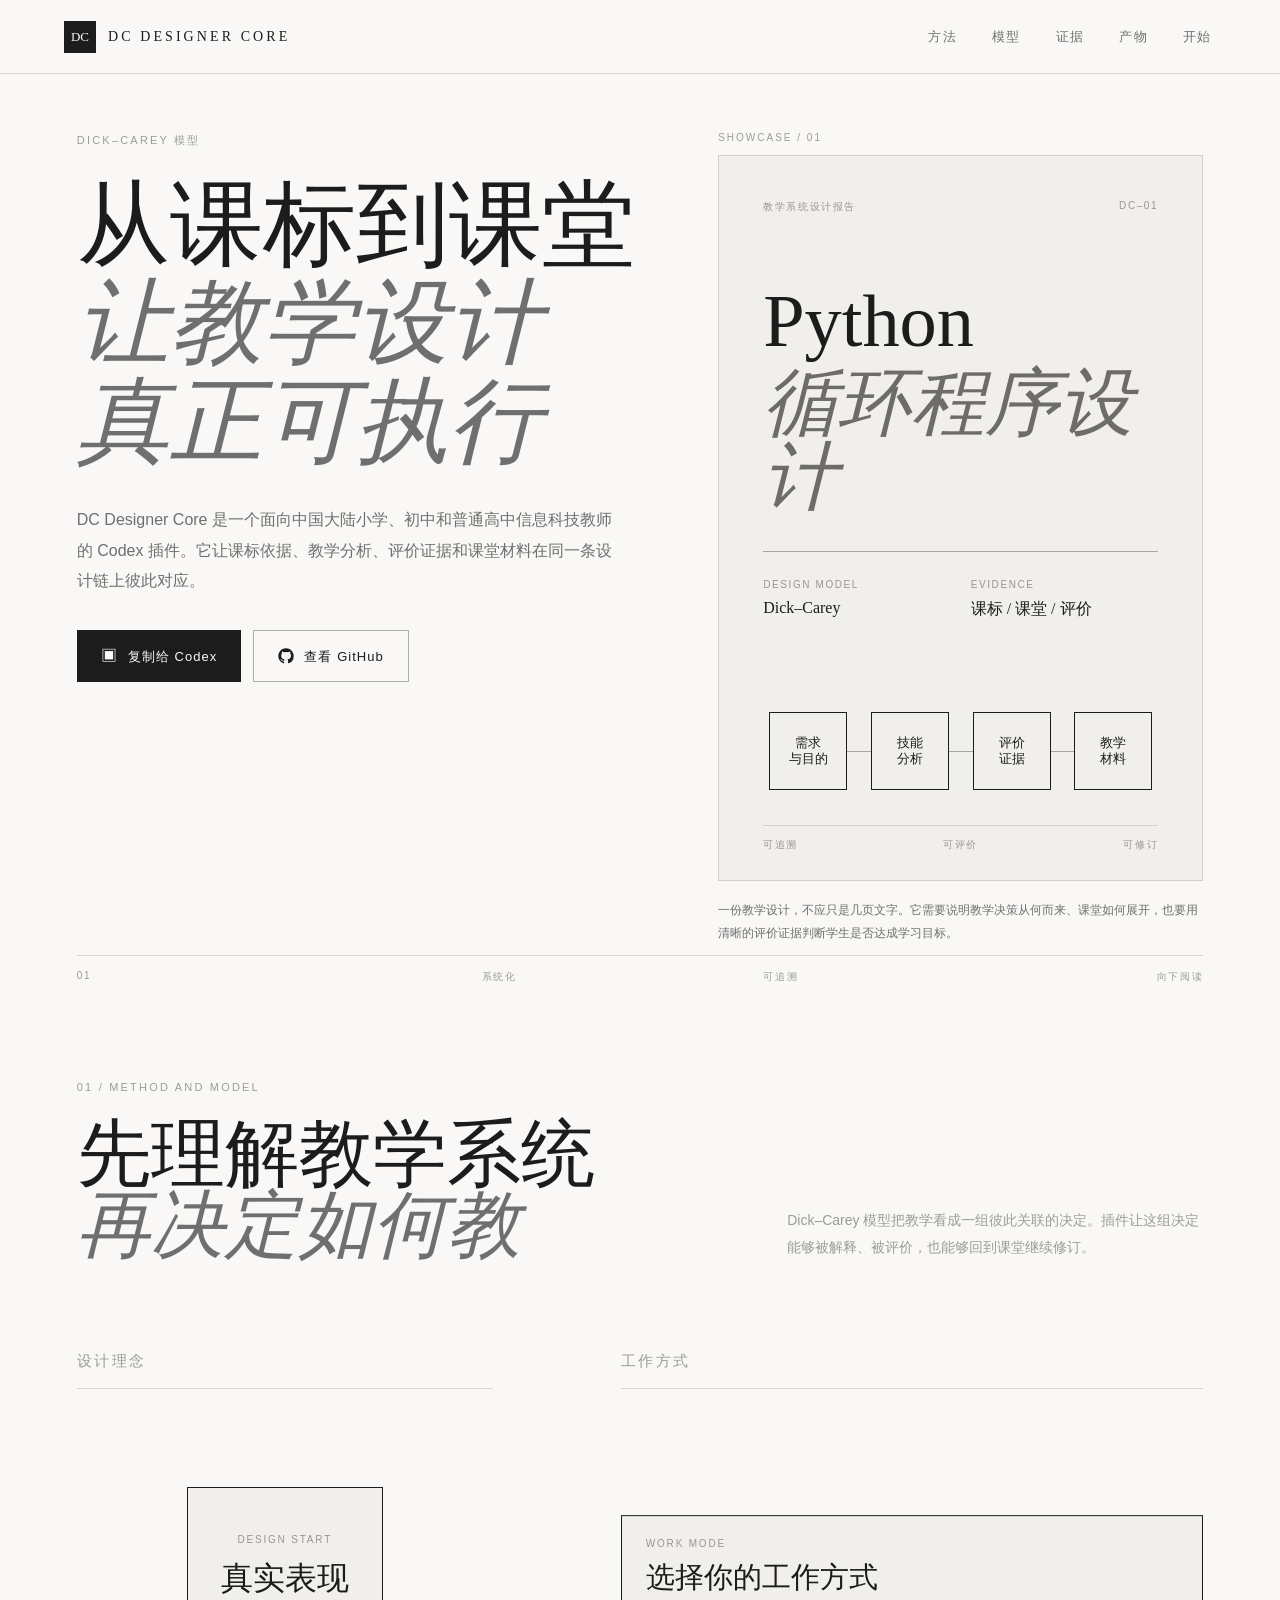
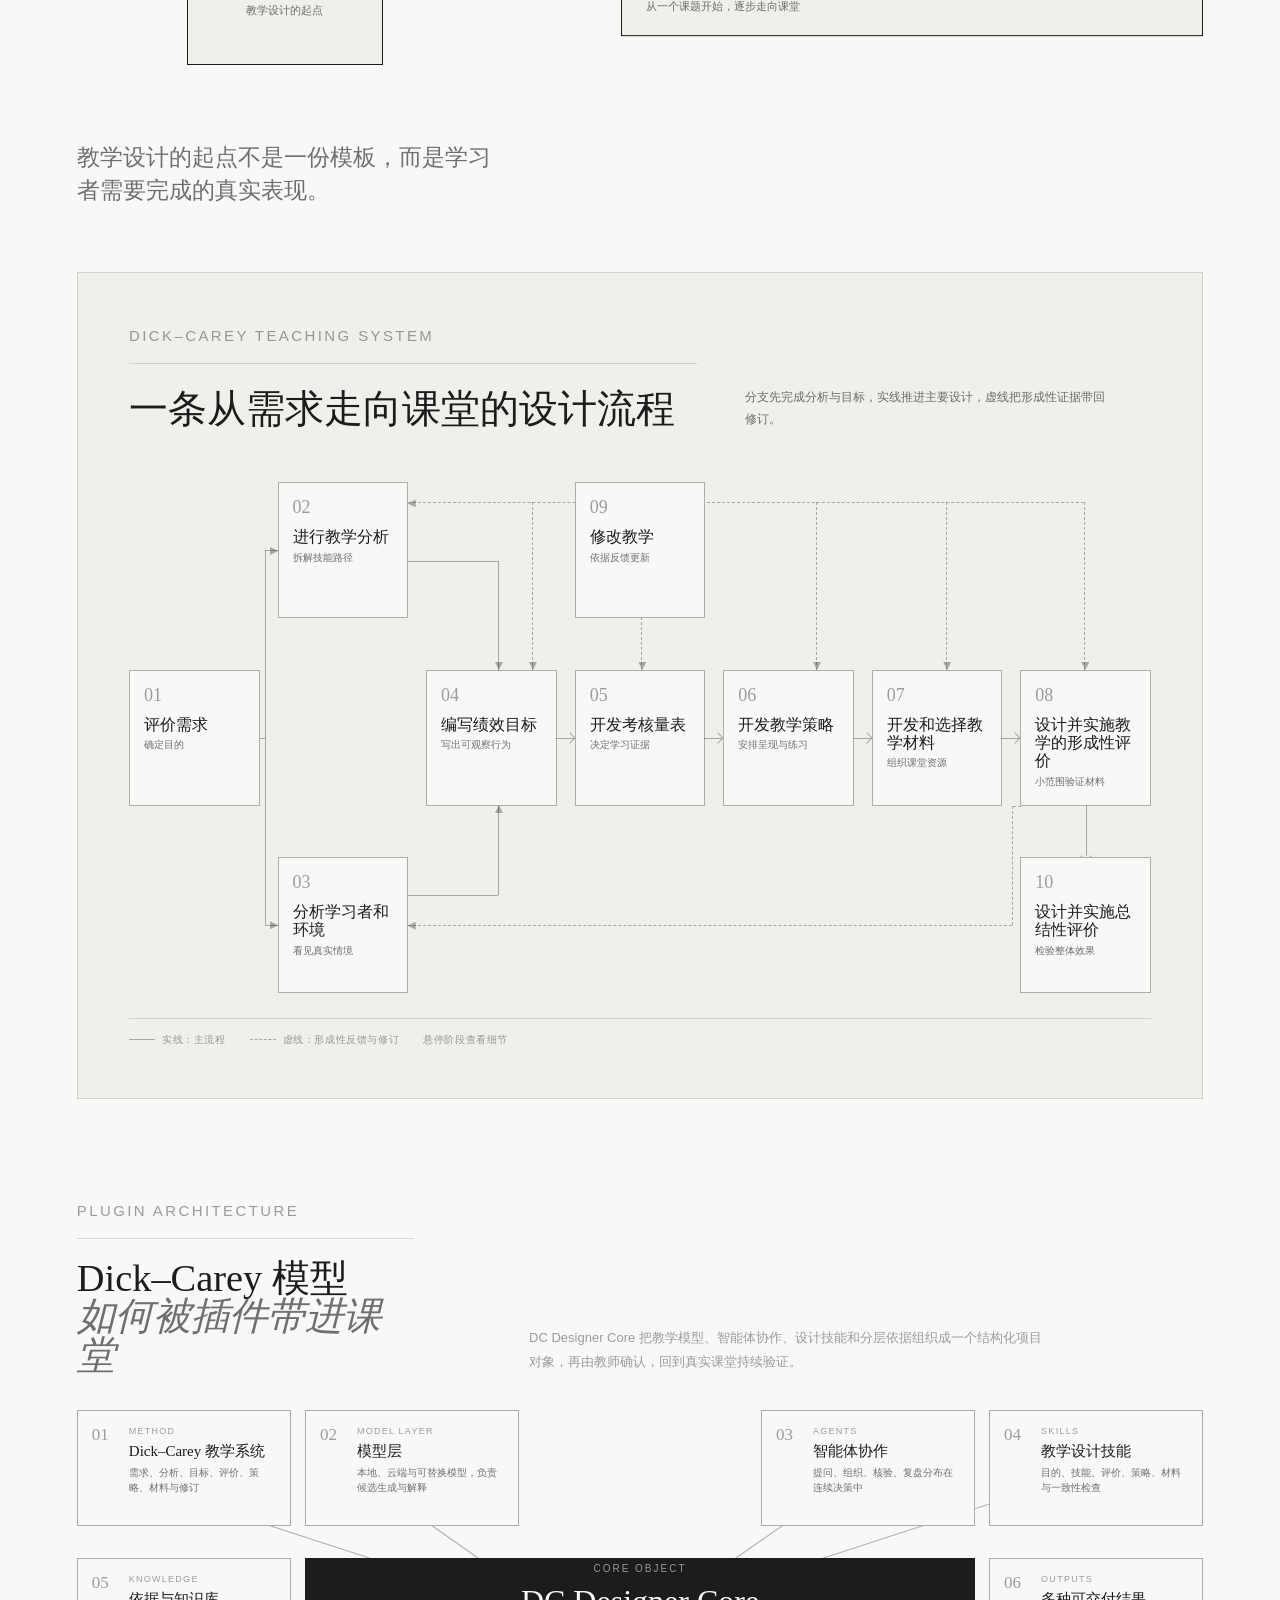
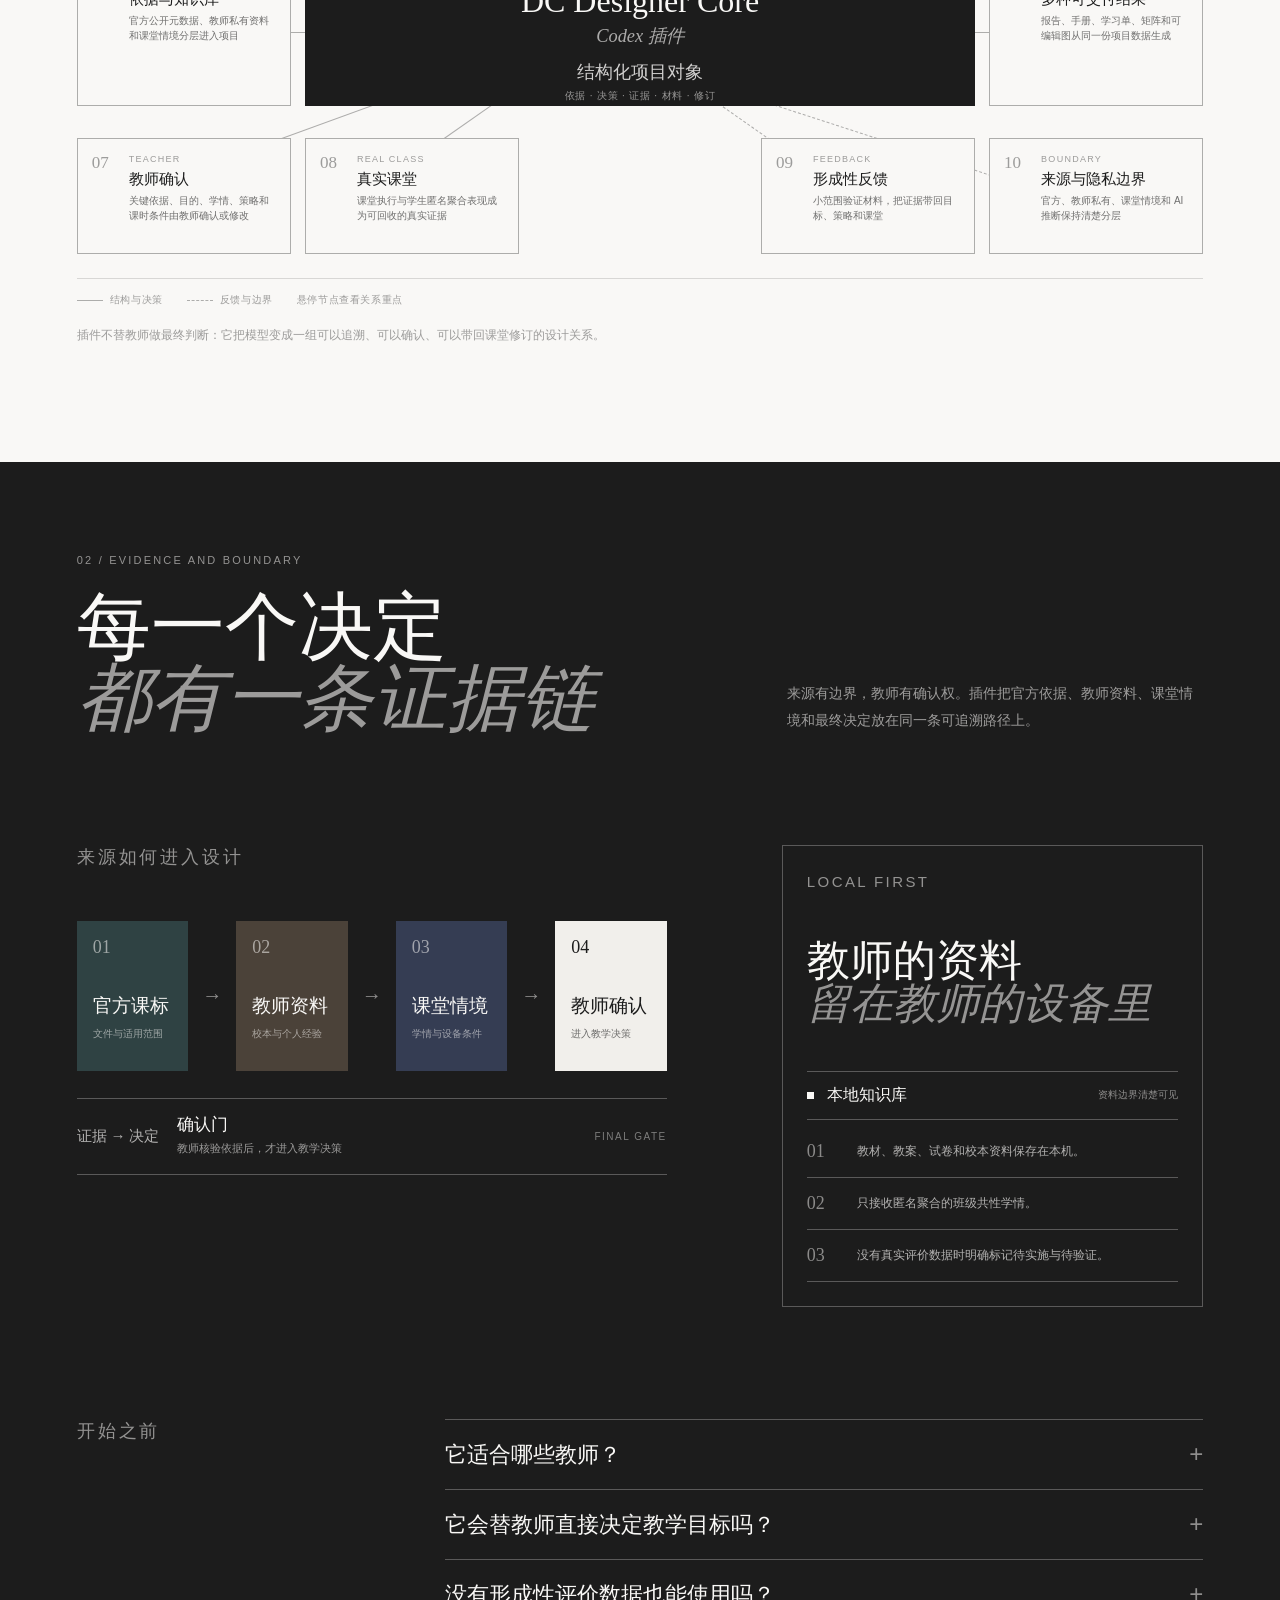
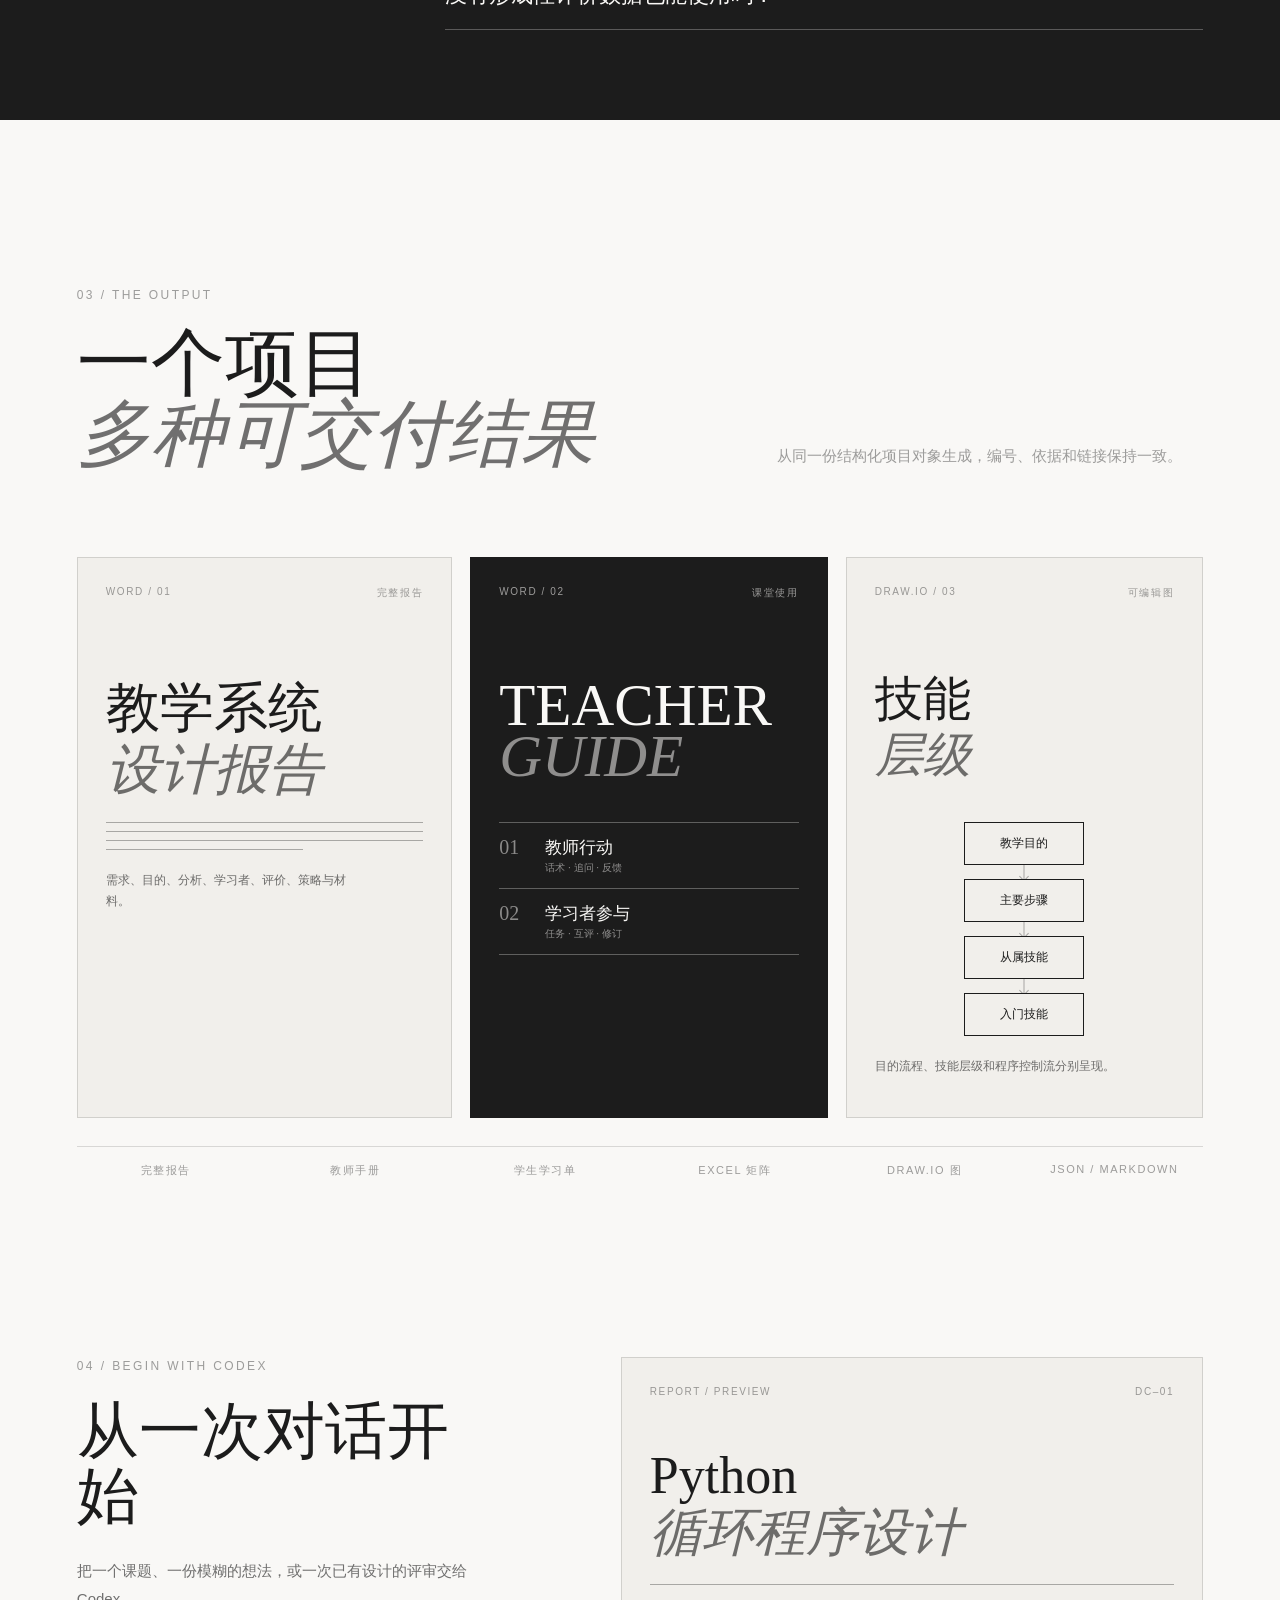
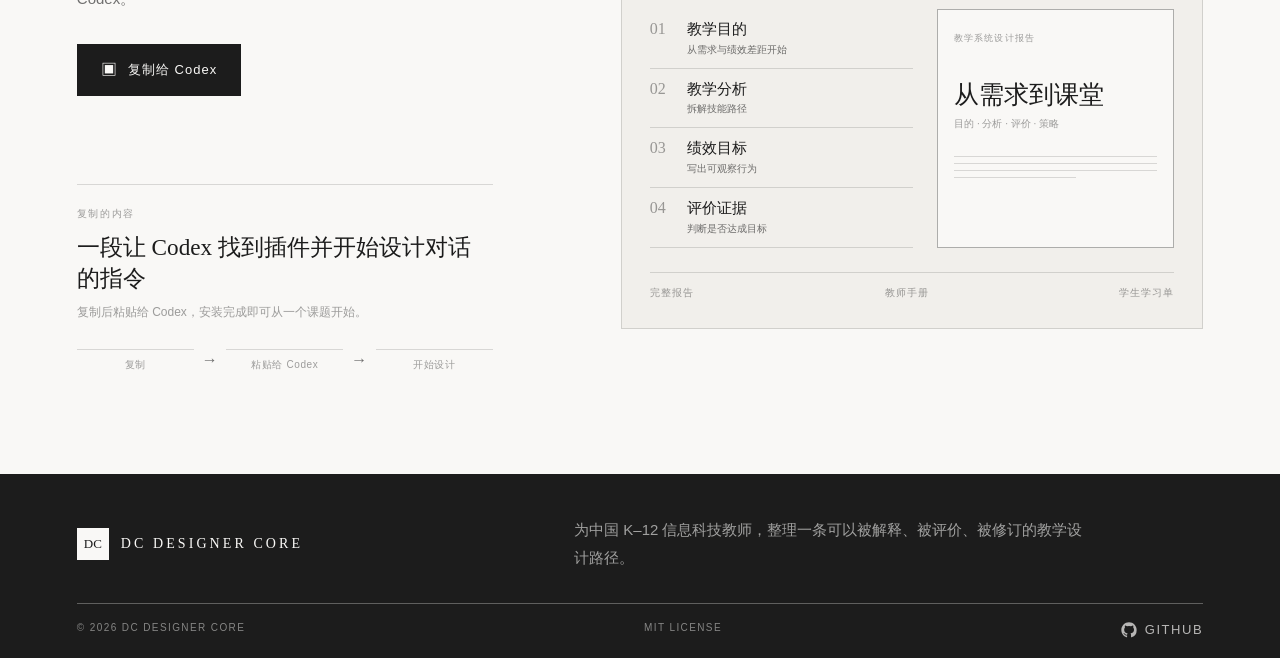
==== commit 3e48bf60: "Polish intro page layout and navigation" ====
--- a/site/index.html
+++ b/site/index.html
@@ -153,7 +153,9 @@
             <i class="flow-route route-needs-analysis"></i>
             <i class="flow-route route-needs-learners"></i>
             <i class="flow-route route-analysis-objective"></i>
+            <i class="flow-route route-analysis-objective-stem"></i>
             <i class="flow-route route-learners-objective"></i>
+            <i class="flow-route route-learners-objective-stem"></i>
             <i class="flow-route route-revise-stem"></i>
             <i class="flow-route route-revise-left-bus"></i>
             <i class="flow-route route-revise-bus"></i>
@@ -167,16 +169,16 @@
             <i class="flow-route route-formative-return-drop"></i>
             <i class="flow-route route-formative-return-bus"></i>
           </div>
-          <article class="flow-stage flow-stage-needs" tabindex="0"><span>01</span><strong>评价需求</strong><small>确定教学目的</small><div class="stage-note"><p>确认要解决的绩效问题，并把最终表现写成教学目的。</p></div></article>
-          <article class="flow-stage flow-stage-analysis" tabindex="0"><span>02</span><strong>教学分析</strong><small>拆解技能路径</small><div class="stage-note"><p>拆解完成目的所需的主要步骤、从属技能和入门技能。</p></div></article>
-          <article class="flow-stage flow-stage-learners" tabindex="0"><span>03</span><strong>学习者与环境</strong><small>看见真实情境</small><div class="stage-note"><p>分析学习者特征、先备能力、学习环境和应用环境。</p></div></article>
-          <article class="flow-stage flow-stage-objectives" tabindex="0"><span>04</span><strong>绩效目标</strong><small>写出可观察行为</small><div class="stage-note"><p>用条件、行为和标准描述可观察、可评价的学习结果。</p></div></article>
-          <article class="flow-stage flow-stage-assessment" tabindex="0"><span>05</span><strong>评价工具</strong><small>决定学习证据</small><div class="stage-note"><p>设计能够证明学习者达成目标的任务、量规和评价工具。</p></div></article>
-          <article class="flow-stage flow-stage-strategy" tabindex="0"><span>06</span><strong>教学策略</strong><small>安排呈现与练习</small><div class="stage-note"><p>安排信息呈现、学习者参与、练习、反馈和课堂时间。</p></div></article>
-          <article class="flow-stage flow-stage-materials" tabindex="0"><span>07</span><strong>教学材料</strong><small>组织课堂资源</small><div class="stage-note"><p>开发或选择教师手册、学习单、示例和课堂评价材料。</p></div></article>
-          <article class="flow-stage flow-stage-formative" tabindex="0"><span>08</span><strong>形成性评价</strong><small>小范围验证材料</small><div class="stage-note"><p>通过一对一或小组试用，发现学习困难和材料问题。</p></div></article>
-          <article class="flow-stage flow-stage-revise" tabindex="0"><span>09</span><strong>修订教学</strong><small>依据反馈更新</small><div class="stage-note"><p>根据形成性评价证据修订目标、策略、材料和评价。</p></div></article>
-          <article class="flow-stage flow-stage-summative" tabindex="0"><span>10</span><strong>总结性评价</strong><small>检验整体效果</small><div class="stage-note"><p>在更完整的教学情境中检验整体教学系统的效果。</p></div></article>
+          <article class="flow-stage flow-stage-needs" tabindex="0"><span>01</span><strong>评价需求</strong><small>确定目的</small><div class="stage-note"><p>确认要解决的绩效问题，并把最终表现写成教学目的。</p></div></article>
+          <article class="flow-stage flow-stage-analysis" tabindex="0"><span>02</span><strong>进行教学分析</strong><small>拆解技能路径</small><div class="stage-note"><p>拆解完成目的所需的主要步骤、从属技能和入门技能。</p></div></article>
+          <article class="flow-stage flow-stage-learners" tabindex="0"><span>03</span><strong>分析学习者和环境</strong><small>看见真实情境</small><div class="stage-note"><p>分析学习者特征、先备能力、学习环境和应用环境。</p></div></article>
+          <article class="flow-stage flow-stage-objectives" tabindex="0"><span>04</span><strong>编写绩效目标</strong><small>写出可观察行为</small><div class="stage-note"><p>用条件、行为和标准描述可观察、可评价的学习结果。</p></div></article>
+          <article class="flow-stage flow-stage-assessment" tabindex="0"><span>05</span><strong>开发考核量表</strong><small>决定学习证据</small><div class="stage-note"><p>设计能够证明学习者达成目标的任务、量规和评价工具。</p></div></article>
+          <article class="flow-stage flow-stage-strategy" tabindex="0"><span>06</span><strong>开发教学策略</strong><small>安排呈现与练习</small><div class="stage-note"><p>安排信息呈现、学习者参与、练习、反馈和课堂时间。</p></div></article>
+          <article class="flow-stage flow-stage-materials" tabindex="0"><span>07</span><strong>开发和选择教学材料</strong><small>组织课堂资源</small><div class="stage-note"><p>开发或选择教师手册、学习单、示例和课堂评价材料。</p></div></article>
+          <article class="flow-stage flow-stage-formative" tabindex="0"><span>08</span><strong>设计并实施教学的形成性评价</strong><small>小范围验证材料</small><div class="stage-note"><p>通过一对一或小组试用，发现学习困难和材料问题。</p></div></article>
+          <article class="flow-stage flow-stage-revise" tabindex="0"><span>09</span><strong>修改教学</strong><small>依据反馈更新</small><div class="stage-note"><p>根据形成性评价证据修订目标、策略、材料和评价。</p></div></article>
+          <article class="flow-stage flow-stage-summative" tabindex="0"><span>10</span><strong>设计并实施总结性评价</strong><small>检验整体效果</small><div class="stage-note"><p>在更完整的教学情境中检验整体教学系统的效果。</p></div></article>
           <div class="flow-legend" aria-label="流程图线型说明"><span><i class="legend-solid"></i>实线：主流程</span><span><i class="legend-dashed"></i>虚线：形成性反馈与修订</span><span>悬停阶段查看细节</span></div>
         </div>
       </div>
--- a/site/styles.css
+++ b/site/styles.css
@@ -1,4 +1,5 @@
 :root {
+  --site-header-height: 74px;
   --bg: #f9f8f6;
   --paper: #f1efeb;
   --paper-deep: #e8e5df;
@@ -15,7 +16,7 @@
 
 * { box-sizing: border-box; }
 html { scroll-behavior: smooth; }
-[id] { scroll-margin-top: 92px; }
+[id] { scroll-margin-top: var(--site-header-height); }
 body { margin: 0; background: var(--bg); color: var(--ink); font-family: var(--body); -webkit-font-smoothing: antialiased; }
 body, button, a { cursor: default; }
 a, button { color: inherit; }
@@ -25,7 +26,7 @@
 
 .skip-link { position: fixed; left: 16px; top: -80px; z-index: 100; padding: 12px 16px; background: var(--ink); color: var(--bg); transition: top .25s ease; }
 .skip-link:focus { top: 16px; }
-.site-header { position: sticky; top: 0; z-index: 20; display: flex; align-items: center; justify-content: space-between; min-height: 74px; padding: 0 clamp(24px, 5vw, 72px); background: rgba(249, 248, 246, .94); border-bottom: 1px solid var(--line); backdrop-filter: blur(10px); }
+.site-header { position: sticky; top: 0; z-index: 20; display: flex; align-items: center; justify-content: space-between; min-height: var(--site-header-height); padding: 0 clamp(24px, 5vw, 72px); background: rgba(249, 248, 246, .94); border-bottom: 1px solid var(--line); backdrop-filter: blur(10px); }
 .brand { display: inline-flex; align-items: center; gap: 12px; text-decoration: none; }
 .brand-mark { display: grid; place-items: center; width: 32px; height: 32px; background: var(--ink); color: var(--bg); font-family: var(--display); font-size: 13px; letter-spacing: 0; }
 .brand-name { font-family: var(--display); font-size: 14px; letter-spacing: .22em; }
@@ -55,7 +56,7 @@
 .copy-feedback { min-height: 24px; margin: 12px 0 0; color: var(--ink); font-family: var(--body); font-size: 12px; line-height: 1.5; }
 
 /* Hero: a quiet cover page with the report preview carrying the visual weight. */
-.hero { position: relative; display: grid; grid-template-columns: minmax(0, 1fr) minmax(420px, .9fr); gap: clamp(48px, 8vw, 128px); min-height: min(760px, calc(100svh - 74px)); padding-top: clamp(44px, 4.5vw, 64px); padding-bottom: clamp(42px, 4.5vw, 62px); align-items: start; }
+.hero { position: relative; display: grid; grid-template-columns: minmax(0, 1fr) minmax(420px, .9fr); gap: clamp(48px, 8vw, 128px); min-height: min(760px, calc(100svh - var(--site-header-height))); padding-top: clamp(44px, 4.5vw, 64px); padding-bottom: clamp(42px, 4.5vw, 62px); align-items: start; }
 .hero-copy { max-width: 730px; }
 .hero-copy h1 { max-width: 760px; margin: 28px 0 34px; font-size: 5.8rem; line-height: 1.06; }
 .hero-copy h1 span, .hero-copy h1 em { display: block; }
@@ -115,7 +116,7 @@
 .principle-visual:hover .principle-link-b, .principle-visual:focus-within .principle-link-b, .principle-visual.is-open .principle-link-b { transform: translateY(0); }
 .principle-connector { position: absolute; z-index: 0; height: 1px; background: var(--line-strong); opacity: 0; transform-origin: left center; transition: opacity .35s ease; }
 .principle-visual:hover .principle-connector, .principle-visual:focus-within .principle-connector, .principle-visual.is-open .principle-connector { opacity: 1; }
-.principle-connector-a { top: 47%; left: 27%; width: 24%; transform: rotate(12deg); }
+.principle-connector-a { top: 47%; left: 25.5%; width: 5%; transform: rotate(12deg); }
 .principle-connector-b { top: 29%; left: 56%; width: 23%; transform: rotate(-28deg); }
 .principle-connector-c { top: 68%; left: 56%; width: 24%; transform: rotate(24deg); }
 .principle-caption { max-width: 470px; margin: 3px 0 0; font-family: var(--display); font-size: 1.45rem; line-height: 1.45; }
@@ -143,41 +144,42 @@
 
 /* The instructional flow follows the textbook branches and feedback buses. */
 .flow-map { margin-top: 52px; }
-.textbook-flow-map { --flow-col-gap: clamp(10px, 1.4vw, 20px); --flow-row-gap: clamp(48px, 4vw, 64px); position: relative; display: grid; grid-template-columns: repeat(7, minmax(0, 1fr)); grid-template-rows: repeat(3, 112px); column-gap: var(--flow-col-gap); row-gap: var(--flow-row-gap); min-height: 464px; padding-bottom: 54px; overflow: visible; }
-.flow-routes { position: absolute; inset: 0 0 54px; z-index: 0; pointer-events: none; }
+.textbook-flow-map { --flow-col-gap: clamp(10px, 1.4vw, 20px); --flow-row-gap: clamp(48px, 4vw, 64px); --flow-card-height: 136px; --flow-col-size: calc((100% - (var(--flow-col-gap) * 6)) / 7); --flow-col-step: calc(var(--flow-col-size) + var(--flow-col-gap)); --flow-row-1-center: calc(var(--flow-card-height) / 2); --flow-row-2-top: calc(var(--flow-card-height) + var(--flow-row-gap)); --flow-row-2-bottom: calc((var(--flow-card-height) * 2) + var(--flow-row-gap)); --flow-row-3-center: calc((var(--flow-card-height) * 2) + (var(--flow-row-gap) * 2) + (var(--flow-card-height) / 2)); --flow-needs-trunk: calc(var(--flow-col-size) + 5px); --flow-c2-right: calc((var(--flow-col-step) * 2) - var(--flow-col-gap)); --flow-objective-target: calc((var(--flow-col-step) * 2) + (var(--flow-col-size) * .55)); --flow-revise-objective-target: calc((var(--flow-col-step) * 2) + (var(--flow-col-size) * .81)); --flow-assessment-target: calc((var(--flow-col-step) * 3) + (var(--flow-col-size) * .51)); --flow-strategy-target: calc((var(--flow-col-step) * 4) + (var(--flow-col-size) * .71)); --flow-materials-target: calc((var(--flow-col-step) * 5) + (var(--flow-col-size) * .57)); --flow-formative-target: calc((var(--flow-col-step) * 6) + (var(--flow-col-size) * .49)); --flow-bus-top: 20px; --flow-analysis-connector: calc(var(--flow-card-height) * .58); position: relative; display: grid; grid-template-columns: repeat(7, minmax(0, 1fr)); grid-template-rows: repeat(3, var(--flow-card-height)); column-gap: var(--flow-col-gap); row-gap: var(--flow-row-gap); min-height: calc((var(--flow-card-height) * 3) + (var(--flow-row-gap) * 2) + 54px); padding-bottom: 54px; overflow: visible; }
+.textbook-flow-map { --flow-row-2-center: calc(var(--flow-row-2-top) + (var(--flow-card-height) / 2)); --flow-row-3-top: calc((var(--flow-card-height) * 2) + (var(--flow-row-gap) * 2)); --flow-row-3-center: calc(var(--flow-row-3-top) + (var(--flow-card-height) / 2)); --flow-learners-connector: calc(var(--flow-row-3-top) + (var(--flow-card-height) * .28)); --flow-feedback-drop: calc((var(--flow-col-step) * 6) - 8px); }
+.flow-routes { position: absolute; inset: 0 0 54px; pointer-events: none; }
 .flow-route { position: absolute; display: block; height: 1px; background: var(--line-strong); font-style: normal; }
-.flow-route::after { content: none; }
-.route-needs-trunk { top: 12%; bottom: 12%; left: 13.1%; width: 1px; height: auto; background: none; border-left: 1px solid var(--line-strong); }
-.route-needs-branch { top: 50%; left: 11.8%; width: 1.3%; }
-.route-needs-analysis, .route-needs-learners { left: 13.1%; width: 1.3%; }
-.route-needs-analysis { top: 12%; }
-.route-needs-learners { top: 88%; }
-.route-needs-analysis::after, .route-needs-learners::after { content: ""; position: absolute; width: 7px; height: 7px; top: -4px; right: -1px; border-top: 1px solid var(--line-strong); border-right: 1px solid var(--line-strong); background: var(--paper); transform: rotate(45deg); }
-.route-analysis-objective, .route-learners-objective { left: 20.4%; width: 17%; transform-origin: left center; }
-.route-analysis-objective { top: 24%; transform: rotate(20deg); }
-.route-learners-objective { top: 76%; transform: rotate(-20deg); }
-.route-analysis-objective::after, .route-learners-objective::after { content: ""; position: absolute; width: 7px; height: 7px; top: -4px; right: -1px; border-top: 1px solid var(--line-strong); border-right: 1px solid var(--line-strong); background: var(--paper); transform: rotate(45deg); }
-.route-revise-stem { top: 3%; left: 35.7%; height: 9%; background: none; border-left: 1px dashed var(--line-strong); }
-.route-revise-left-bus { top: 3%; left: 13.1%; width: 22.6%; background: none; border-top: 1px dashed var(--line-strong); }
-.route-revise-left-bus::after { content: ""; position: absolute; top: -4px; left: -1px; width: 7px; height: 7px; border-bottom: 1px solid var(--line-strong); border-left: 1px solid var(--line-strong); background: var(--paper); transform: rotate(45deg); }
-.route-revise-bus { top: 3%; left: 35.7%; right: 7.1%; width: auto; background: none; border-top: 1px dashed var(--line-strong); }
-.route-revise-analysis-stem { top: 3%; left: 21.4%; height: 9%; width: 1px; background: none; border-left: 1px dashed var(--line-strong); }
-.route-revise-objectives, .route-revise-assessment, .route-revise-strategy, .route-revise-materials, .route-revise-formative { top: 3%; height: 35%; width: 1px; background: none; border-left: 1px dashed var(--line-strong); }
-.route-revise-objectives { left: 35.7%; }
-.route-revise-assessment { left: 50%; }
-.route-revise-strategy { left: 64.3%; }
-.route-revise-materials { left: 78.6%; }
-.route-revise-formative { left: 92.9%; }
-.route-revise-objectives::after, .route-revise-assessment::after, .route-revise-strategy::after, .route-revise-materials::after { content: ""; position: absolute; width: 7px; height: 7px; bottom: -1px; left: -4px; border-right: 1px solid var(--line-strong); border-bottom: 1px solid var(--line-strong); background: var(--paper); transform: rotate(45deg); }
-.route-formative-feedback { top: 3%; left: 92.9%; height: 35%; width: 1px; background: none; border-left: 1px dashed var(--line-strong); }
-.route-formative-feedback::after { content: ""; position: absolute; width: 7px; height: 7px; top: -1px; left: -4px; border-top: 1px solid var(--line-strong); border-left: 1px solid var(--line-strong); background: var(--paper); transform: rotate(45deg); }
-.route-formative-return-drop { top: 62%; left: 92.9%; height: 8%; width: 1px; background: none; border-left: 1px dashed var(--line-strong); }
-.route-formative-return-bus { top: 70%; left: 20.4%; right: 7.1%; width: auto; background: none; border-top: 1px dashed var(--line-strong); }
-.route-formative-return-bus::after { content: ""; position: absolute; top: -4px; left: -1px; width: 7px; height: 7px; border-bottom: 1px solid var(--line-strong); border-left: 1px solid var(--line-strong); background: var(--paper); transform: rotate(45deg); }
-.flow-stage { position: relative; z-index: 2; display: grid; align-content: start; min-width: 0; min-height: 112px; padding: 15px; border: 1px solid var(--line-strong); background: var(--bg); cursor: default; transition: border-color .25s ease, background-color .25s ease; }
-.flow-stage > span { margin-bottom: 20px; color: var(--soft); font-family: var(--display); font-size: 18px; }
-.flow-stage strong { font-family: var(--display); font-size: 17px; font-weight: 400; line-height: 1.25; }
-.flow-stage small { margin-top: 5px; color: var(--muted); font-size: 10px; line-height: 1.5; }
+.flow-route::before, .flow-route::after { pointer-events: none; }
+.route-needs-trunk { top: var(--flow-row-1-center); left: var(--flow-needs-trunk); width: 1px; height: calc(var(--flow-row-3-center) - var(--flow-row-1-center)); background: none; border-left: 1px solid var(--line-strong); }
+.route-needs-branch { top: var(--flow-row-2-center); left: var(--flow-col-size); width: 5px; }
+.route-needs-analysis, .route-needs-learners { left: var(--flow-needs-trunk); width: calc(var(--flow-col-gap) - 5px); }
+.route-needs-analysis { top: var(--flow-row-1-center); }
+.route-needs-learners { top: var(--flow-row-3-center); }
+.route-needs-analysis::after, .route-needs-learners::after { content: ""; position: absolute; top: 50%; right: -.5px; z-index: 4; width: 8px; height: 8px; background: var(--line-strong); clip-path: polygon(0 0, 100% 50%, 0 100%); transform: translateY(-50%); }
+.route-analysis-objective, .route-learners-objective { left: var(--flow-c2-right); width: calc(var(--flow-objective-target) - var(--flow-c2-right)); }
+.route-analysis-objective { top: var(--flow-analysis-connector); }
+.route-learners-objective { top: var(--flow-learners-connector); }
+.route-analysis-objective-stem, .route-learners-objective-stem { left: var(--flow-objective-target); width: 1px; background: none; border-left: 1px solid var(--line-strong); }
+.route-analysis-objective-stem { top: var(--flow-analysis-connector); height: calc(var(--flow-row-2-top) - var(--flow-analysis-connector)); }
+.route-learners-objective-stem { top: var(--flow-row-2-bottom); height: calc(var(--flow-learners-connector) - var(--flow-row-2-bottom)); }
+.route-analysis-objective-stem::after { content: ""; position: absolute; bottom: -.5px; left: 50%; z-index: 4; width: 8px; height: 8px; background: var(--line-strong); clip-path: polygon(0 0, 100% 0, 50% 100%); transform: translateX(-50%); }
+.route-learners-objective-stem::after { content: ""; position: absolute; top: -.5px; left: 50%; z-index: 4; width: 8px; height: 8px; background: var(--line-strong); clip-path: polygon(50% 0, 100% 100%, 0 100%); transform: translateX(-50%); }
+.route-revise-stem, .route-revise-left-bus, .route-revise-analysis-stem, .route-formative-return-drop { display: none; }
+.route-revise-bus { top: var(--flow-bus-top); left: var(--flow-c2-right); width: calc(var(--flow-formative-target) - var(--flow-c2-right)); background: none; border-top: 1px dashed var(--line-strong); }
+.route-revise-bus::before, .route-formative-return-bus::before { content: ""; position: absolute; top: 50%; left: -.5px; z-index: 4; width: 8px; height: 8px; background: var(--line-strong); clip-path: polygon(0 50%, 100% 0, 100% 100%); transform: translateY(-50%); }
+.route-revise-objectives, .route-revise-assessment, .route-revise-strategy, .route-revise-materials, .route-revise-formative { top: var(--flow-bus-top); height: calc(var(--flow-row-2-top) - var(--flow-bus-top)); width: 1px; background: none; border-left: 1px dashed var(--line-strong); }
+.route-revise-objectives { left: var(--flow-revise-objective-target); }
+.route-revise-assessment { left: var(--flow-assessment-target); }
+.route-revise-strategy { left: var(--flow-strategy-target); }
+.route-revise-materials { left: var(--flow-materials-target); }
+.route-revise-formative { left: var(--flow-formative-target); }
+.route-revise-objectives::after, .route-revise-assessment::after, .route-revise-strategy::after, .route-revise-materials::after, .route-revise-formative::after { content: ""; position: absolute; bottom: -.5px; left: 50%; z-index: 4; width: 8px; height: 8px; background: var(--line-strong); clip-path: polygon(0 0, 100% 0, 50% 100%); transform: translateX(-50%); }
+.route-formative-feedback { top: var(--flow-row-2-bottom); left: var(--flow-feedback-drop); width: 1px; height: calc(var(--flow-row-3-center) - var(--flow-row-2-bottom)); background: none; border-left: 1px dashed var(--line-strong); }
+.route-formative-feedback::after { content: ""; position: absolute; top: 0; left: 0; width: 8px; height: 1px; border-top: 1px dashed var(--line-strong); }
+.route-formative-return-bus { top: var(--flow-row-3-center); left: var(--flow-c2-right); width: calc(var(--flow-feedback-drop) - var(--flow-c2-right)); background: none; border-top: 1px dashed var(--line-strong); }
+.flow-stage { position: relative; z-index: 2; display: grid; align-content: start; min-width: 0; min-height: var(--flow-card-height); padding: 14px; border: 1px solid var(--line-strong); background: var(--bg); cursor: default; transition: border-color .25s ease, background-color .25s ease; }
+.flow-stage > span { margin-bottom: 10px; color: var(--soft); font-family: var(--display); font-size: 18px; }
+.flow-stage strong { font-family: var(--display); font-size: 16px; font-weight: 400; line-height: 1.15; }
+.flow-stage small { margin-top: 4px; color: var(--muted); font-size: 10px; line-height: 1.4; }
 .flow-stage-objectives, .flow-stage-assessment, .flow-stage-strategy, .flow-stage-materials { }
 .flow-stage-objectives::after, .flow-stage-assessment::after, .flow-stage-strategy::after, .flow-stage-materials::after { content: ""; position: absolute; top: 50%; right: calc(var(--flow-col-gap) * -1); width: var(--flow-col-gap); height: 1px; background: var(--line-strong); }
 .flow-stage-objectives::before, .flow-stage-assessment::before, .flow-stage-strategy::before, .flow-stage-materials::before { content: ""; position: absolute; top: calc(50% - 4px); right: calc(var(--flow-col-gap) * -1); width: 7px; height: 7px; border-top: 1px solid var(--line-strong); border-right: 1px solid var(--line-strong); background: var(--paper); transform: rotate(45deg); }
@@ -191,7 +193,7 @@
 .flow-stage-strategy { grid-column: 5; grid-row: 2; }
 .flow-stage-materials { grid-column: 6; grid-row: 2; }
 .flow-stage-formative { grid-column: 7; grid-row: 2; }
-.flow-stage-revise { grid-column: 3; grid-row: 1; }
+.flow-stage-revise { grid-column: 4; grid-row: 1; }
 .flow-stage-summative { grid-column: 7; grid-row: 3; }
 .flow-legend, .architecture-legend { display: flex; flex-wrap: wrap; gap: 10px 24px; color: var(--soft); font-size: 10px; letter-spacing: .06em; }
 .flow-legend { position: absolute; right: 0; bottom: 0; left: 0; align-items: center; padding-top: 14px; border-top: 1px solid var(--line); }
@@ -247,12 +249,14 @@
 
 /* Evidence and privacy share one dark page so the source boundary becomes a visible route. */
 .evidence { padding-right: 0; padding-left: 0; }
+.evidence.section-wide { padding-top: clamp(88px, 7vw, 112px); padding-bottom: clamp(88px, 7vw, 112px); }
 .evidence-heading { display: grid; grid-template-columns: 7fr 5fr; gap: clamp(48px, 10vw, 160px); align-items: end; }
 .evidence-heading h2 { color: var(--bg); }
 .evidence-heading h2 em { color: rgba(249, 248, 246, .58); }
 .section-note-light { color: rgba(249, 248, 246, .58); }
 .evidence-layout { display: grid; grid-template-columns: 7fr 5fr; gap: clamp(48px, 9vw, 140px); align-items: start; margin-top: 112px; }
 .evidence-chain-wrap { min-width: 0; }
+.evidence-chain-wrap > .block-label, .questions > .block-label { font-size: 18px; line-height: 1.4; }
 .evidence-chain { display: grid; grid-template-columns: minmax(0, 1fr) 28px minmax(0, 1fr) 28px minmax(0, 1fr) 28px minmax(0, 1fr); gap: 10px; align-items: center; margin-top: 34px; }
 .evidence-chain > b { color: rgba(249, 248, 246, .52); font-family: var(--display); font-size: 20px; font-weight: 400; text-align: center; }
 .evidence-node { min-height: 150px; padding: 15px; border: 1px solid rgba(249, 248, 246, .42); transition: background-color .3s ease, color .3s ease, transform .3s ease; }
@@ -292,11 +296,12 @@
 .question-list details p { max-width: 730px; padding: 0 50px 22px 0; margin-bottom: 0; color: rgba(249, 248, 246, .63); font-size: 12px; line-height: 1.8; }
 
 /* Outputs keep the report-like composition from the first version. */
+.outputs > .section-heading-row .kicker, .install-copy > .kicker { font-size: 12px; }
 .section-heading-row { display: grid; grid-template-columns: minmax(0, 7fr) minmax(250px, 5fr); gap: clamp(48px, 8vw, 120px); align-items: end; }
 .section-heading-row h2 { margin: 24px 0 0; font-size: 4.6rem; line-height: .96; }
 .section-heading-row h2 em { color: var(--muted); }
 .section-heading-row .section-note { max-width: 440px; font-size: 15px; line-height: 1.8; }
-.outputs.section-wide { padding-bottom: clamp(72px, 8vw, 118px); }
+.outputs.section-wide { padding-bottom: clamp(64px, 6vw, 88px); }
 .outputs-grid { display: grid; grid-template-columns: minmax(0, 1.05fr) minmax(0, 1fr) minmax(0, 1fr); gap: 18px; margin-top: 88px; }
 .artifact-sheet { min-width: 0; min-height: 420px; padding: 28px; border: 1px solid var(--line); background: var(--paper); }
 .artifact-sheet h3 { display: grid; gap: 6px; margin: 80px 0 24px; font-size: 3.4rem; line-height: 1.03; }
@@ -332,6 +337,7 @@
 .output-footer { display: grid; grid-template-columns: repeat(6, minmax(0, 1fr)); gap: 12px; margin-top: 28px; padding-top: 16px; border-top: 1px solid var(--line); color: var(--soft); font-size: 11px; letter-spacing: .14em; text-align: center; text-transform: uppercase; }
 
 /* Install is intentionally the final, quiet action. */
+.install.section-wide { padding-top: clamp(88px, 8vw, 120px); padding-bottom: clamp(88px, 8vw, 120px); }
 .install-grid { display: grid; grid-template-columns: 5fr 7fr; gap: clamp(48px, 10vw, 160px); align-items: start; }
 .install-copy { max-width: 580px; }
 .install-copy h2 { margin: 24px 0 28px; font-size: 3.9rem; line-height: 1.04; }
@@ -362,8 +368,8 @@
 .report-page-lines i { display: block; width: 100%; height: 1px; background: var(--line); }
 .report-page-lines i.short { width: 60%; }
 .report-showcase-footer { display: flex; justify-content: space-between; gap: 12px; margin-top: 24px; padding-top: 13px; border-top: 1px solid var(--line); color: var(--soft); font-size: 10px; letter-spacing: .1em; }
-.site-footer { padding: 64px clamp(24px, 6vw, 96px) 28px; background: var(--ink); color: var(--bg); }
-.footer-top { display: grid; grid-template-columns: 5fr 7fr; gap: 48px; padding-bottom: 48px; }
+.site-footer { padding: 42px clamp(24px, 6vw, 96px) 20px; background: var(--ink); color: var(--bg); }
+.footer-top { display: grid; grid-template-columns: 5fr 7fr; gap: 48px; padding-bottom: 30px; }
 .brand-footer .brand-mark { background: var(--bg); color: var(--ink); }
 .brand-footer .brand-name { color: var(--bg); }
 .footer-top p { max-width: 510px; margin: 0; color: rgba(249, 248, 246, .6); }
@@ -393,6 +399,7 @@
   .method-heading h2, .evidence-heading h2, .section-heading-row h2, .install-copy h2 { font-size: 3.9rem; }
   .principle-core { width: min(176px, 46%); }
   .principle-link { width: min(138px, 34%); }
+  .textbook-flow-map { --flow-card-height: 154px; }
   .architecture-map { grid-template-rows: 132px 148px 132px; min-height: 476px; }
   .architecture-node { min-height: 132px; }
   .evidence-chain { grid-template-columns: minmax(0, 1fr) 20px minmax(0, 1fr) 20px minmax(0, 1fr) 20px minmax(0, 1fr); gap: 7px; }
@@ -411,7 +418,7 @@
   .menu-icon i { display: block; height: 1px; background: var(--ink); transition: transform .25s ease; }
   .menu-toggle[aria-expanded="true"] .menu-icon i:first-child { transform: translateY(3px) rotate(45deg); }
   .menu-toggle[aria-expanded="true"] .menu-icon i:last-child { transform: translateY(-3px) rotate(-45deg); }
-  .mobile-nav { position: absolute; top: 74px; right: 0; left: 0; display: grid; padding: 8px clamp(24px, 6vw, 96px) 22px; background: var(--bg); border-bottom: 1px solid var(--line); }
+  .mobile-nav { position: absolute; top: var(--site-header-height); right: 0; left: 0; display: grid; padding: 8px clamp(24px, 6vw, 96px) 22px; background: var(--bg); border-bottom: 1px solid var(--line); }
   .mobile-nav[hidden] { display: none; }
   .mobile-nav a { padding: 15px 0; border-bottom: 1px solid var(--line); font-family: var(--display); font-size: 24px; text-decoration: none; }
   .mobile-nav a:last-child { border-bottom: 0; }
@@ -456,12 +463,13 @@
 }
 
 @media (max-width: 600px) {
-  .site-header { min-height: 66px; padding-right: 20px; padding-left: 20px; }
-  [id] { scroll-margin-top: 78px; }
+  :root { --site-header-height: 66px; }
+  .site-header { min-height: var(--site-header-height); padding-right: 20px; padding-left: 20px; }
+  [id] { scroll-margin-top: var(--site-header-height); }
   .brand-name { font-size: 11px; letter-spacing: .16em; }
   .brand-mark { width: 29px; height: 29px; font-size: 12px; }
   .menu-toggle { font-size: 10px; }
-  .mobile-nav { top: 66px; padding-right: 20px; padding-left: 20px; }
+  .mobile-nav { top: var(--site-header-height); padding-right: 20px; padding-left: 20px; }
   .section-shell, .section-inner { padding-right: 20px; padding-left: 20px; }
   .section-wide { padding-top: 96px; padding-bottom: 96px; }
   .hero { padding-top: 46px; padding-bottom: 72px; }
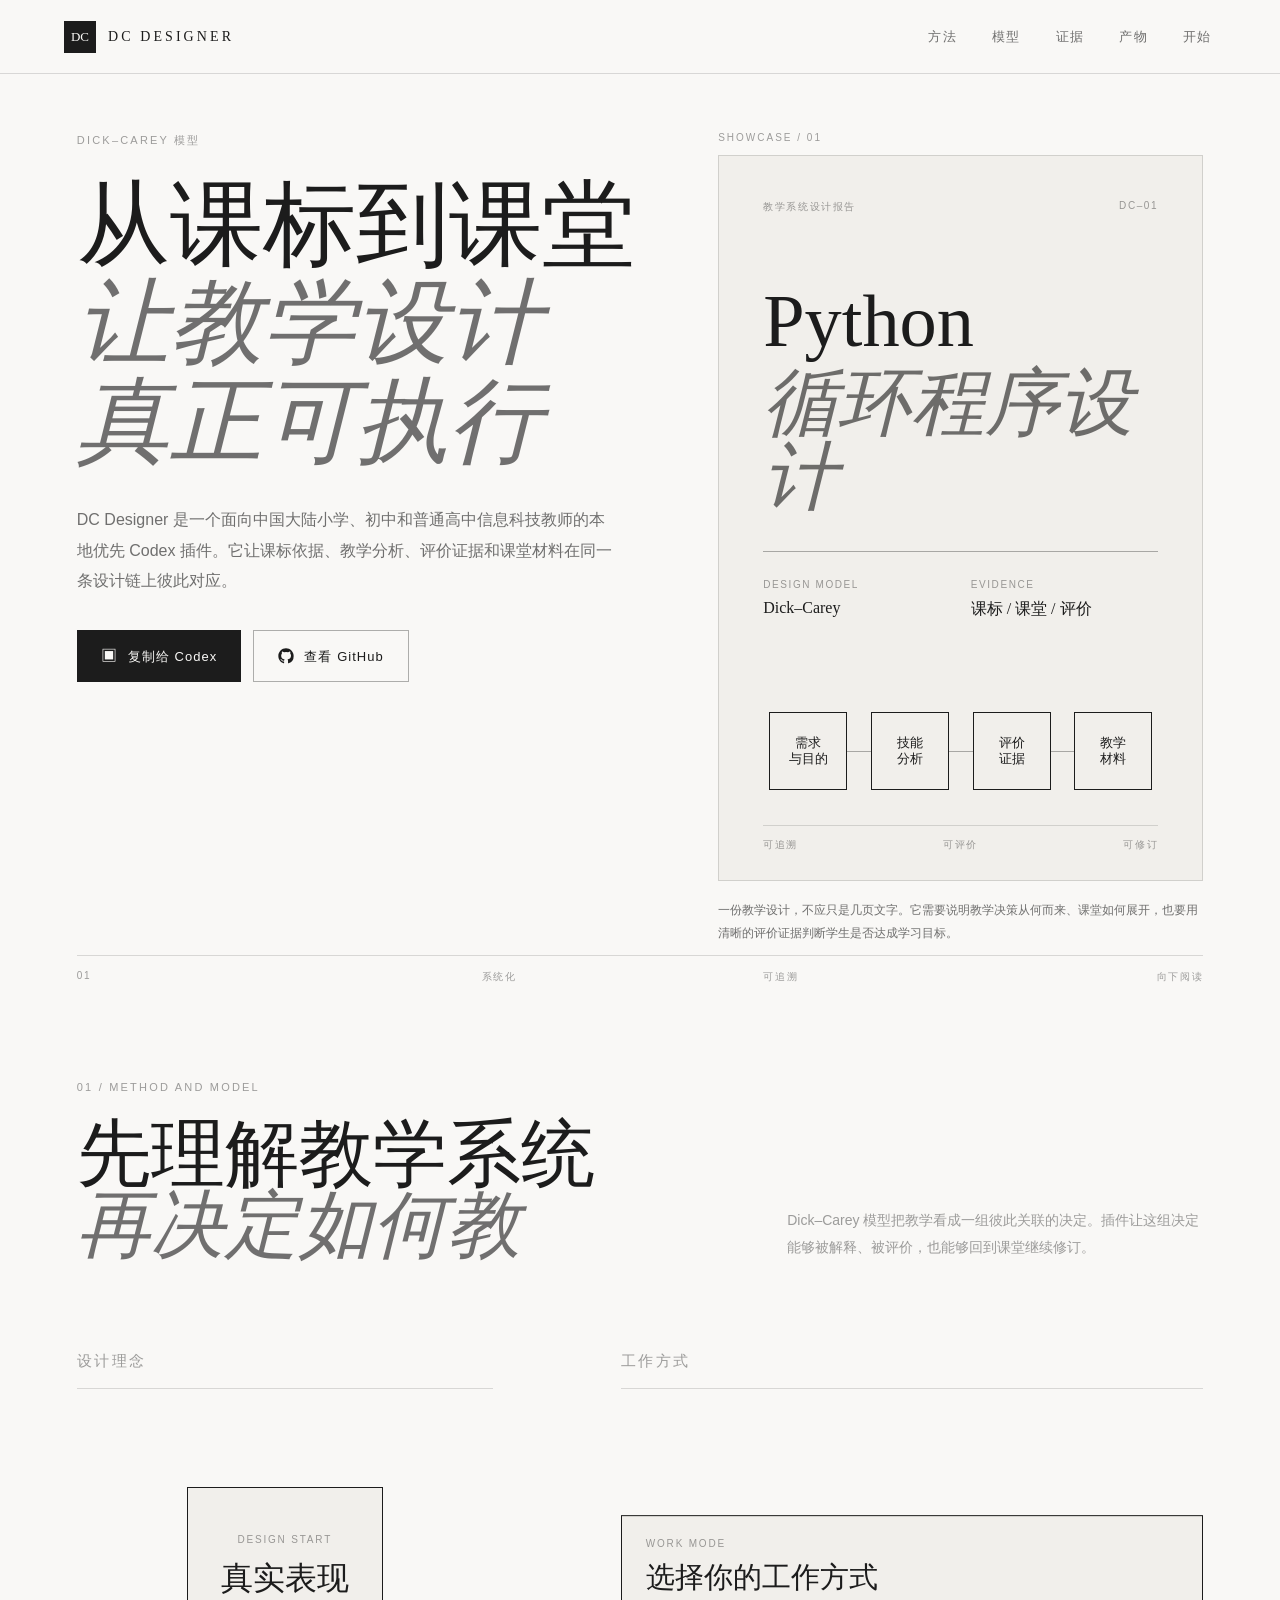
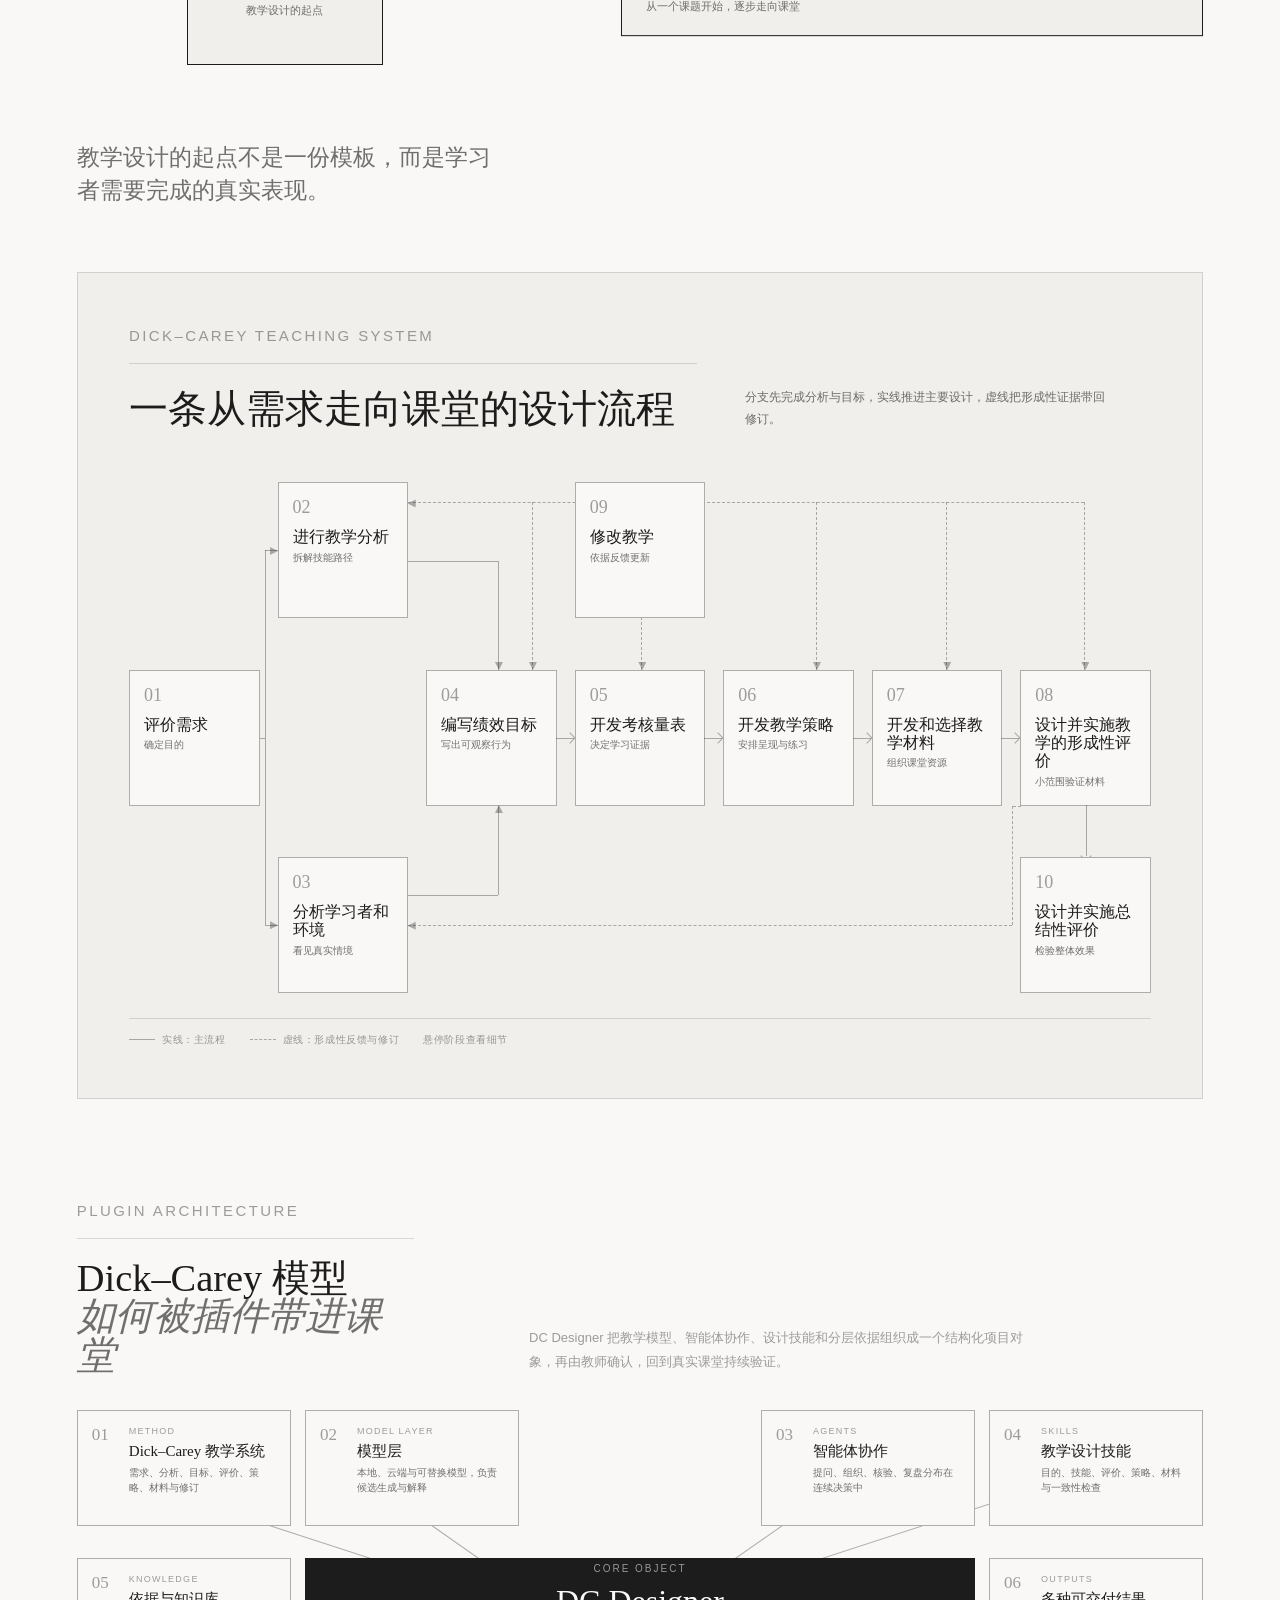
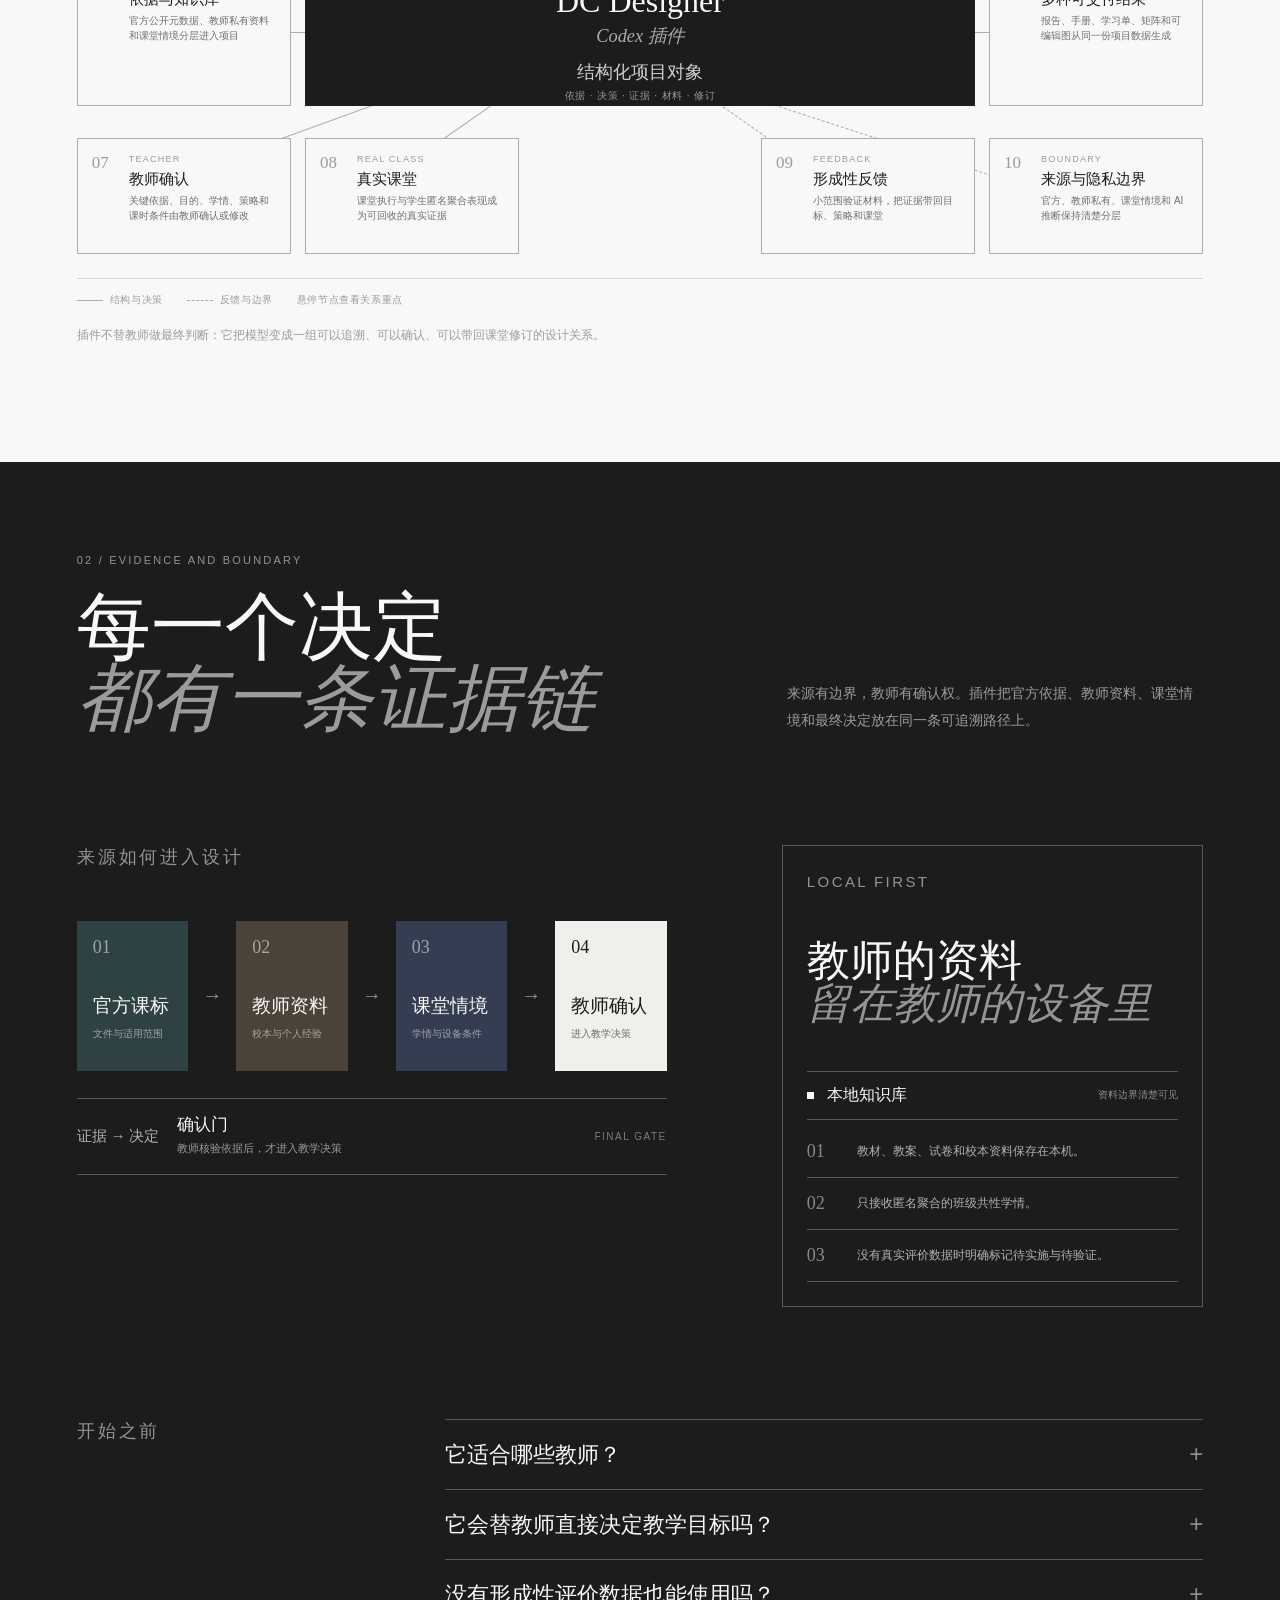
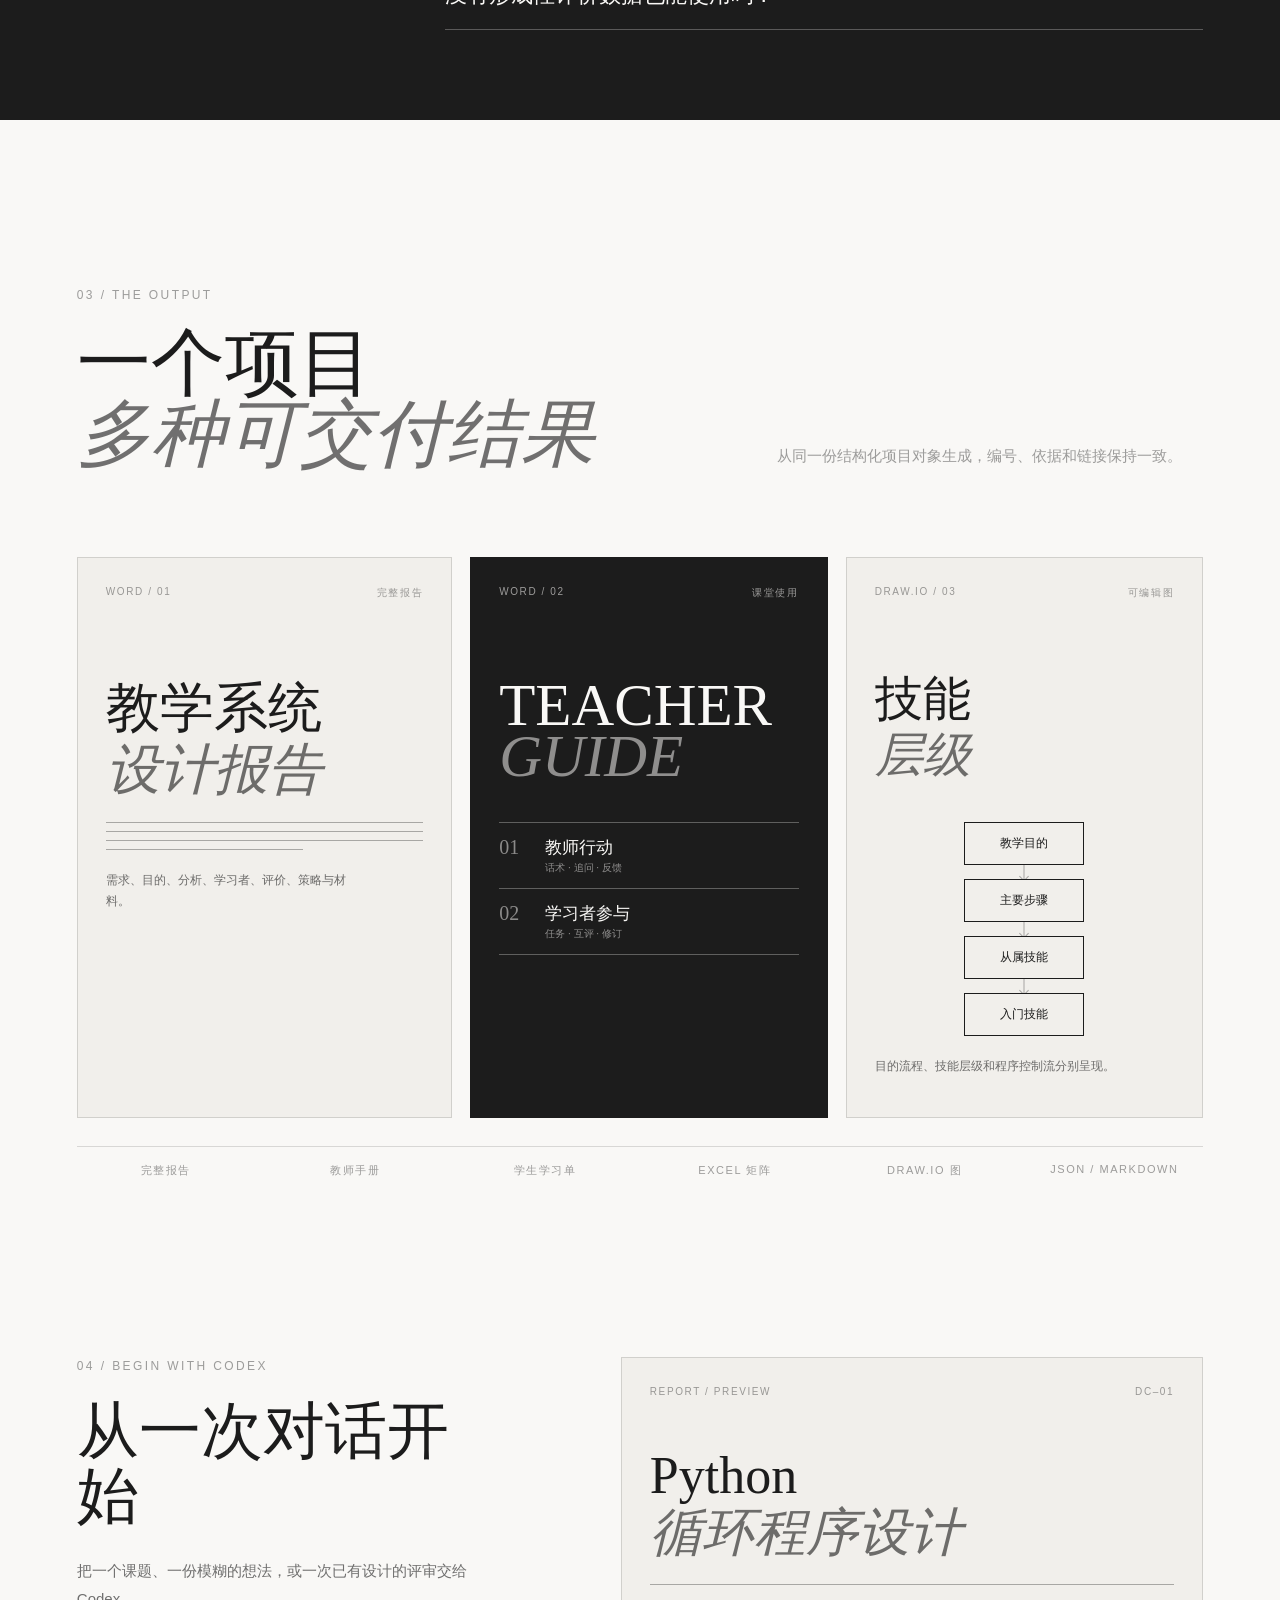
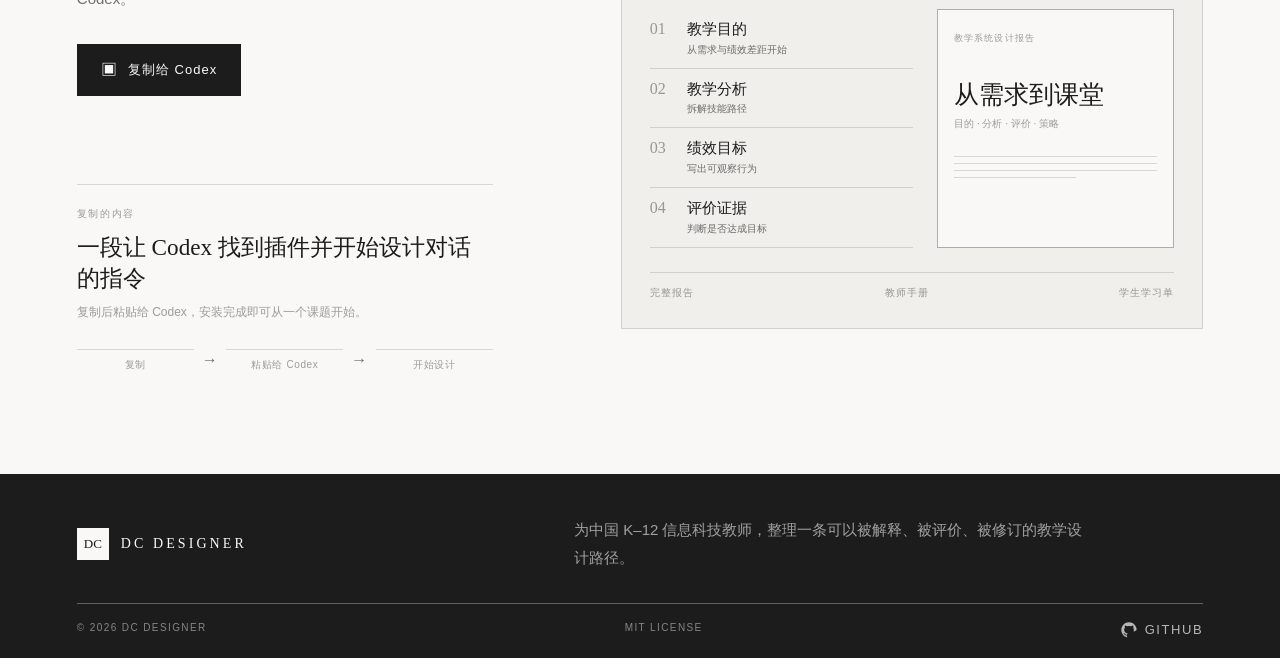
==== commit 91242bee: "chore: package public plugin showcase" ====
--- a/site/index.html
+++ b/site/index.html
@@ -3,7 +3,7 @@
 <head>
   <meta charset="utf-8">
   <meta name="viewport" content="width=device-width, initial-scale=1">
-  <meta name="description" content="DC Designer 是基于 Dick–Carey 模型的教学系统设计 Codex 插件，从课标与需求出发，把教学决策、评价证据和课堂材料组织成一条可执行的设计路径。">
+  <meta name="description" content="DC Designer 是面向中国 K–12 信息科技教师的本地优先教学系统设计 Codex 插件，从课标与需求出发，把教学决策、评价证据和课堂材料组织成一条可执行的 Dick–Carey 设计路径。">
   <meta name="theme-color" content="#F9F8F6">
   <title>DC Designer — Dick–Carey 教学系统设计</title>
   <link rel="icon" href="favicon.svg" type="image/svg+xml">
@@ -14,7 +14,7 @@
   <header class="site-header">
     <a class="brand" href="#top" aria-label="DC Designer 首页">
       <span class="brand-mark">DC</span>
-      <span class="brand-name">DC DESIGNER CORE</span>
+      <span class="brand-name">DC DESIGNER</span>
     </a>
     <nav class="desktop-nav" aria-label="主要导航">
       <a class="text-link" href="#approach">方法</a>
@@ -41,7 +41,7 @@
       <div class="hero-copy reveal">
         <p class="kicker">DICK–CAREY 模型</p>
         <h1><span>从课标到课堂</span><em>让教学设计真正可执行</em></h1>
-        <p class="hero-lede">DC Designer Core 是一个面向中国大陆小学、初中和普通高中信息科技教师的 Codex 插件。它让课标依据、教学分析、评价证据和课堂材料在同一条设计链上彼此对应。</p>
+        <p class="hero-lede">DC Designer 是一个面向中国大陆小学、初中和普通高中信息科技教师的本地优先 Codex 插件。它让课标依据、教学分析、评价证据和课堂材料在同一条设计链上彼此对应。</p>
         <div class="hero-actions">
           <button class="button button-dark copy-install" type="button" data-copy-install>
             <span class="button-icon" aria-hidden="true">▣</span>
@@ -186,10 +186,10 @@
       <div class="implementation architecture-section reveal">
         <div class="implementation-heading">
           <div><p class="block-label">PLUGIN ARCHITECTURE</p><h3>Dick–Carey 模型<br><em>如何被插件带进课堂</em></h3></div>
-          <p class="architecture-intro">DC Designer Core 把教学模型、智能体协作、设计技能和分层依据组织成一个结构化项目对象，再由教师确认，回到真实课堂持续验证。</p>
+          <p class="architecture-intro">DC Designer 把教学模型、智能体协作、设计技能和分层依据组织成一个结构化项目对象，再由教师确认，回到真实课堂持续验证。</p>
         </div>
         <div class="plugin-architecture">
-          <div class="architecture-map" role="group" aria-label="DC Designer Core 插件架构：中心是结构化项目对象，连接 Dick–Carey 模型、模型层、智能体、教学设计技能、知识库、教师、真实课堂、形成性反馈、交付结果和来源边界。">
+          <div class="architecture-map" role="group" aria-label="DC Designer 插件架构：中心是结构化项目对象，连接 Dick–Carey 模型、模型层、智能体、教学设计技能、知识库、教师、真实课堂、形成性反馈、交付结果和来源边界。">
             <div class="architecture-routes" aria-hidden="true">
               <i class="architecture-route route-arch-method"></i>
               <i class="architecture-route route-arch-model"></i>
@@ -207,7 +207,7 @@
             <article class="architecture-node architecture-agents" tabindex="0"><span>03</span><p>AGENTS</p><strong>智能体协作</strong><small>提问、组织、核验、复盘分布在连续决策中</small></article>
             <article class="architecture-node architecture-skills" tabindex="0"><span>04</span><p>SKILLS</p><strong>教学设计技能</strong><small>目的、技能、评价、策略、材料与一致性检查</small></article>
             <article class="architecture-node architecture-knowledge" tabindex="0"><span>05</span><p>KNOWLEDGE</p><strong>依据与知识库</strong><small>官方公开元数据、教师私有资料和课堂情境分层进入项目</small></article>
-            <div class="architecture-center"><span>CORE OBJECT</span><strong>DC Designer Core</strong><em>Codex 插件</em><p>结构化项目对象</p><small>依据 · 决策 · 证据 · 材料 · 修订</small></div>
+            <div class="architecture-center"><span>CORE OBJECT</span><strong>DC Designer</strong><em>Codex 插件</em><p>结构化项目对象</p><small>依据 · 决策 · 证据 · 材料 · 修订</small></div>
             <article class="architecture-node architecture-output" tabindex="0"><span>06</span><p>OUTPUTS</p><strong>多种可交付结果</strong><small>报告、手册、学习单、矩阵和可编辑图从同一份项目数据生成</small></article>
             <article class="architecture-node architecture-teacher" tabindex="0"><span>07</span><p>TEACHER</p><strong>教师确认</strong><small>关键依据、目的、学情、策略和课时条件由教师确认或修改</small></article>
             <article class="architecture-node architecture-classroom" tabindex="0"><span>08</span><p>REAL CLASS</p><strong>真实课堂</strong><small>课堂执行与学生匿名聚合表现成为可回收的真实证据</small></article>
@@ -339,8 +339,8 @@
   </main>
 
   <footer class="site-footer">
-    <div class="footer-top"><a class="brand brand-footer" href="#top"><span class="brand-mark">DC</span><span class="brand-name">DC DESIGNER CORE</span></a><p>为中国 K–12 信息科技教师，整理一条可以被解释、被评价、被修订的教学设计路径。</p></div>
-    <div class="footer-bottom"><span>© 2026 DC Designer Core</span><span>MIT License</span><a class="text-link text-link-light github-link" href="https://github.com/Cecilia-Elaina/dc-designer-core" target="_blank" rel="noreferrer" aria-label="在 GitHub 查看 DC Designer Core"><svg class="github-icon" viewBox="0 0 24 24" aria-hidden="true"><path d="M12 .5C5.65.5.5 5.65.5 12c0 5.08 3.29 9.39 7.86 10.91.58.1.79-.25.79-.55v-2.1c-3.2.7-3.87-1.36-3.87-1.36-.53-1.33-1.28-1.69-1.28-1.69-1.05-.72.08-.71.08-.71 1.16.08 1.77 1.19 1.77 1.19 1.04 1.77 2.73 1.26 3.4.96.1-.75.4-1.26.74-1.55-2.55-.29-5.23-1.28-5.23-5.69 0-1.26.45-2.29 1.19-3.1-.12-.29-.52-1.47.11-3.06 0 0 .97-.31 3.18 1.18a11.1 11.1 0 0 1 5.79 0c2.21-1.49 3.18-1.18 3.18-1.18.63 1.59.23 2.77.11 3.06.74.81 1.19 1.84 1.19 3.1 0 4.42-2.69 5.4-5.25 5.68.41.36.79 1.08.79 2.18v3.22c0 .3.21.66.8.55A11.51 11.51 0 0 0 23.5 12C23.5 5.65 18.35.5 12 .5Z"/></svg><span>GitHub</span></a></div>
+    <div class="footer-top"><a class="brand brand-footer" href="#top"><span class="brand-mark">DC</span><span class="brand-name">DC DESIGNER</span></a><p>为中国 K–12 信息科技教师，整理一条可以被解释、被评价、被修订的教学设计路径。</p></div>
+    <div class="footer-bottom"><span>© 2026 DC Designer</span><span>MIT License</span><a class="text-link text-link-light github-link" href="https://github.com/Cecilia-Elaina/dc-designer-core" target="_blank" rel="noreferrer" aria-label="在 GitHub 查看 DC Designer"><svg class="github-icon" viewBox="0 0 24 24" aria-hidden="true"><path d="M12 .5C5.65.5.5 5.65.5 12c0 5.08 3.29 9.39 7.86 10.91.58.1.79-.25.79-.55v-2.1c-3.2.7-3.87-1.36-3.87-1.36-.53-1.33-1.28-1.69-1.28-1.69-1.05-.72.08-.71.08-.71 1.16.08 1.77 1.19 1.77 1.19 1.04 1.77 2.73 1.26 3.4.96.1-.75.4-1.26.74-1.55-2.55-.29-5.23-1.28-5.23-5.69 0-1.26.45-2.29 1.19-3.1-.12-.29-.52-1.47.11-3.06 0 0 .97-.31 3.18 1.18a11.1 11.1 0 0 1 5.79 0c2.21-1.49 3.18-1.18 3.18-1.18.63 1.59.23 2.77.11 3.06.41.36.79 1.08.79 2.18v3.22c0 .3.21.66.8.55A11.51 11.51 0 0 0 23.5 12C23.5 5.65 18.35.5 12 .5Z"/></svg><span>GitHub</span></a></div>
   </footer>
   <script src="site.js"></script>
 </body>
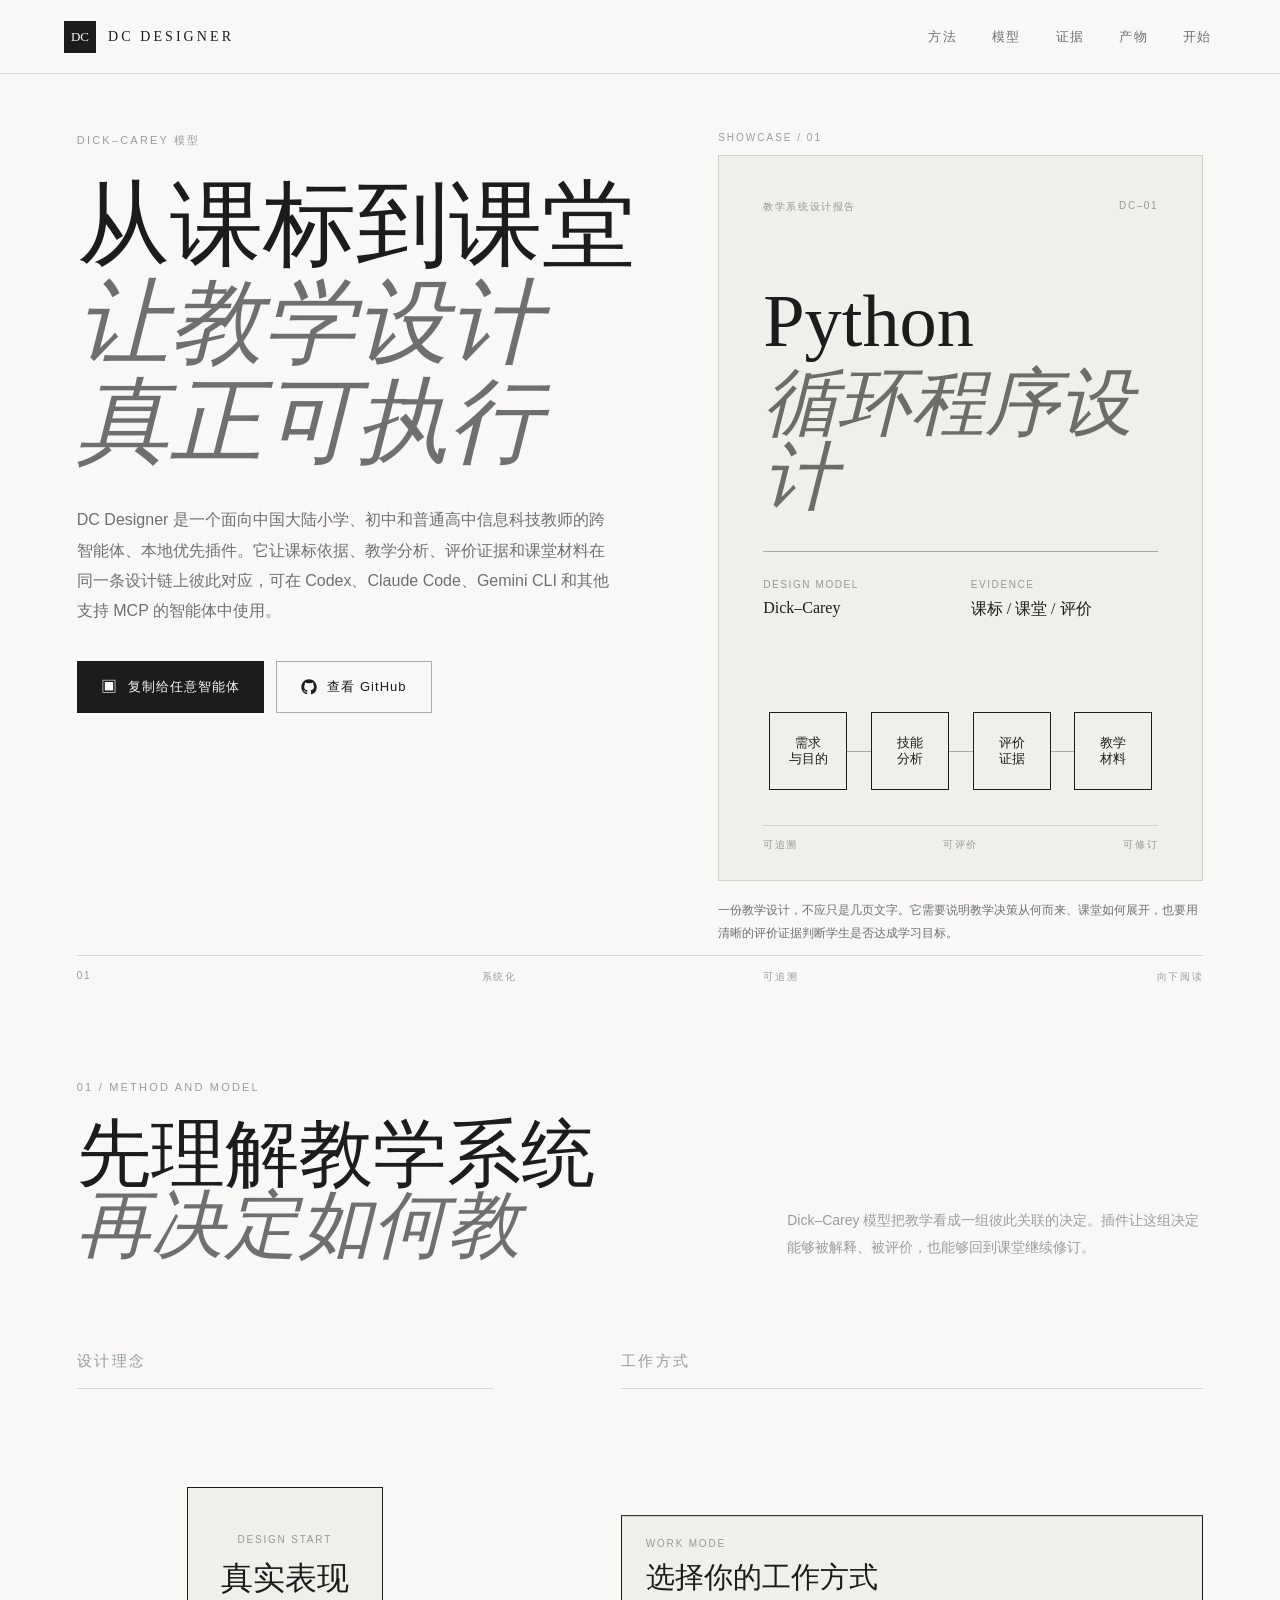
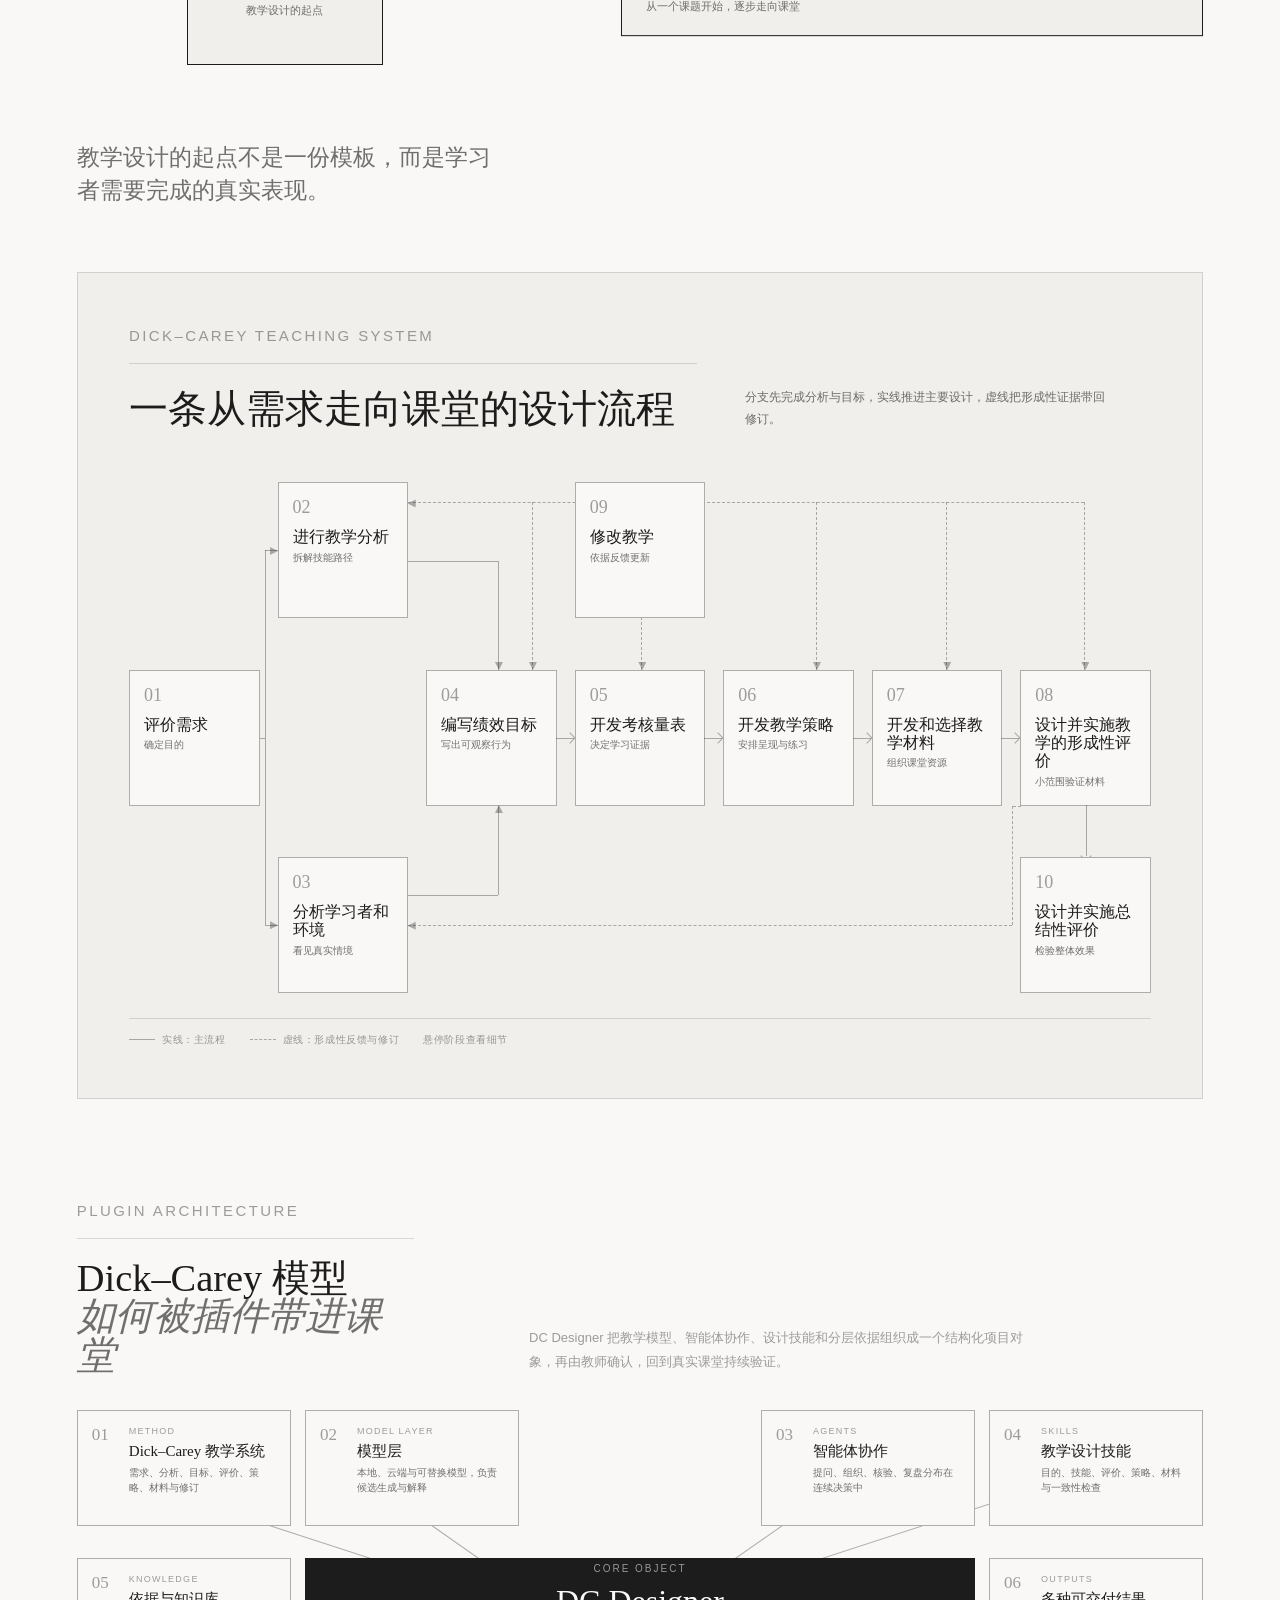
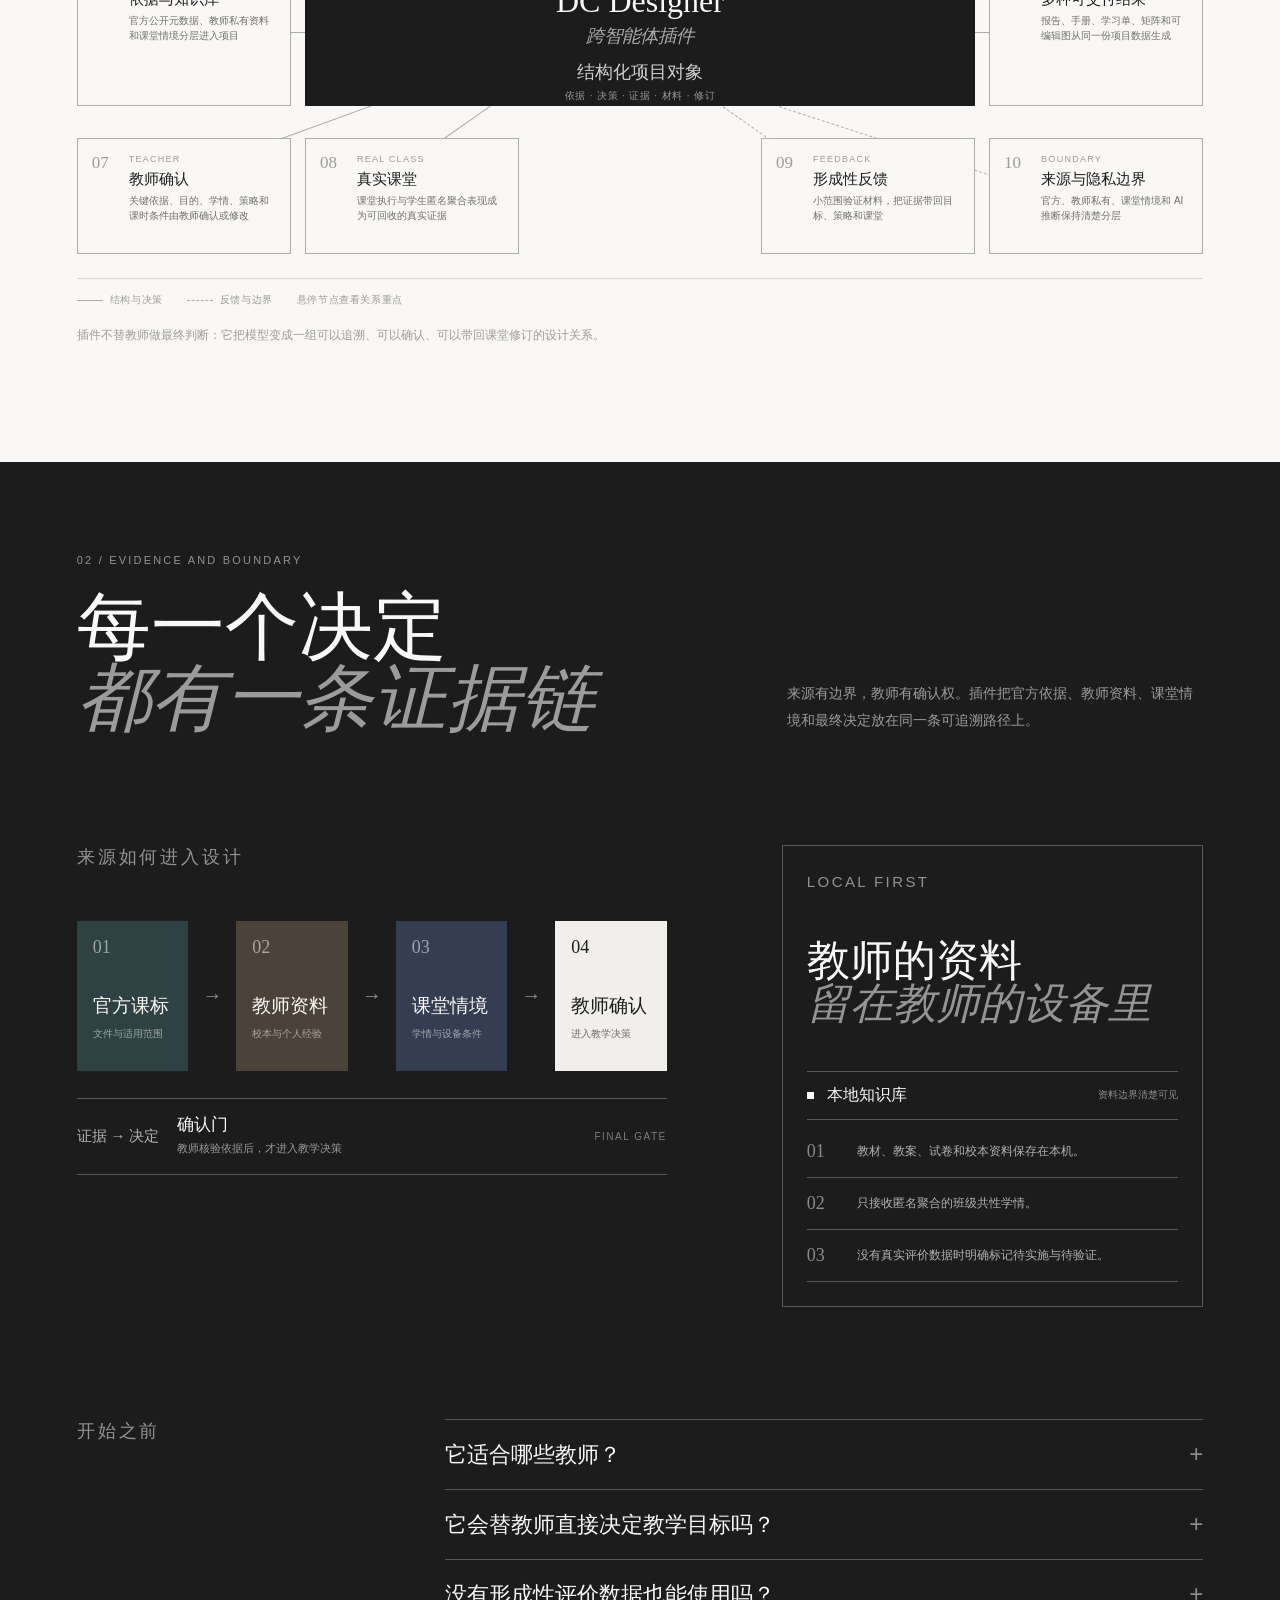
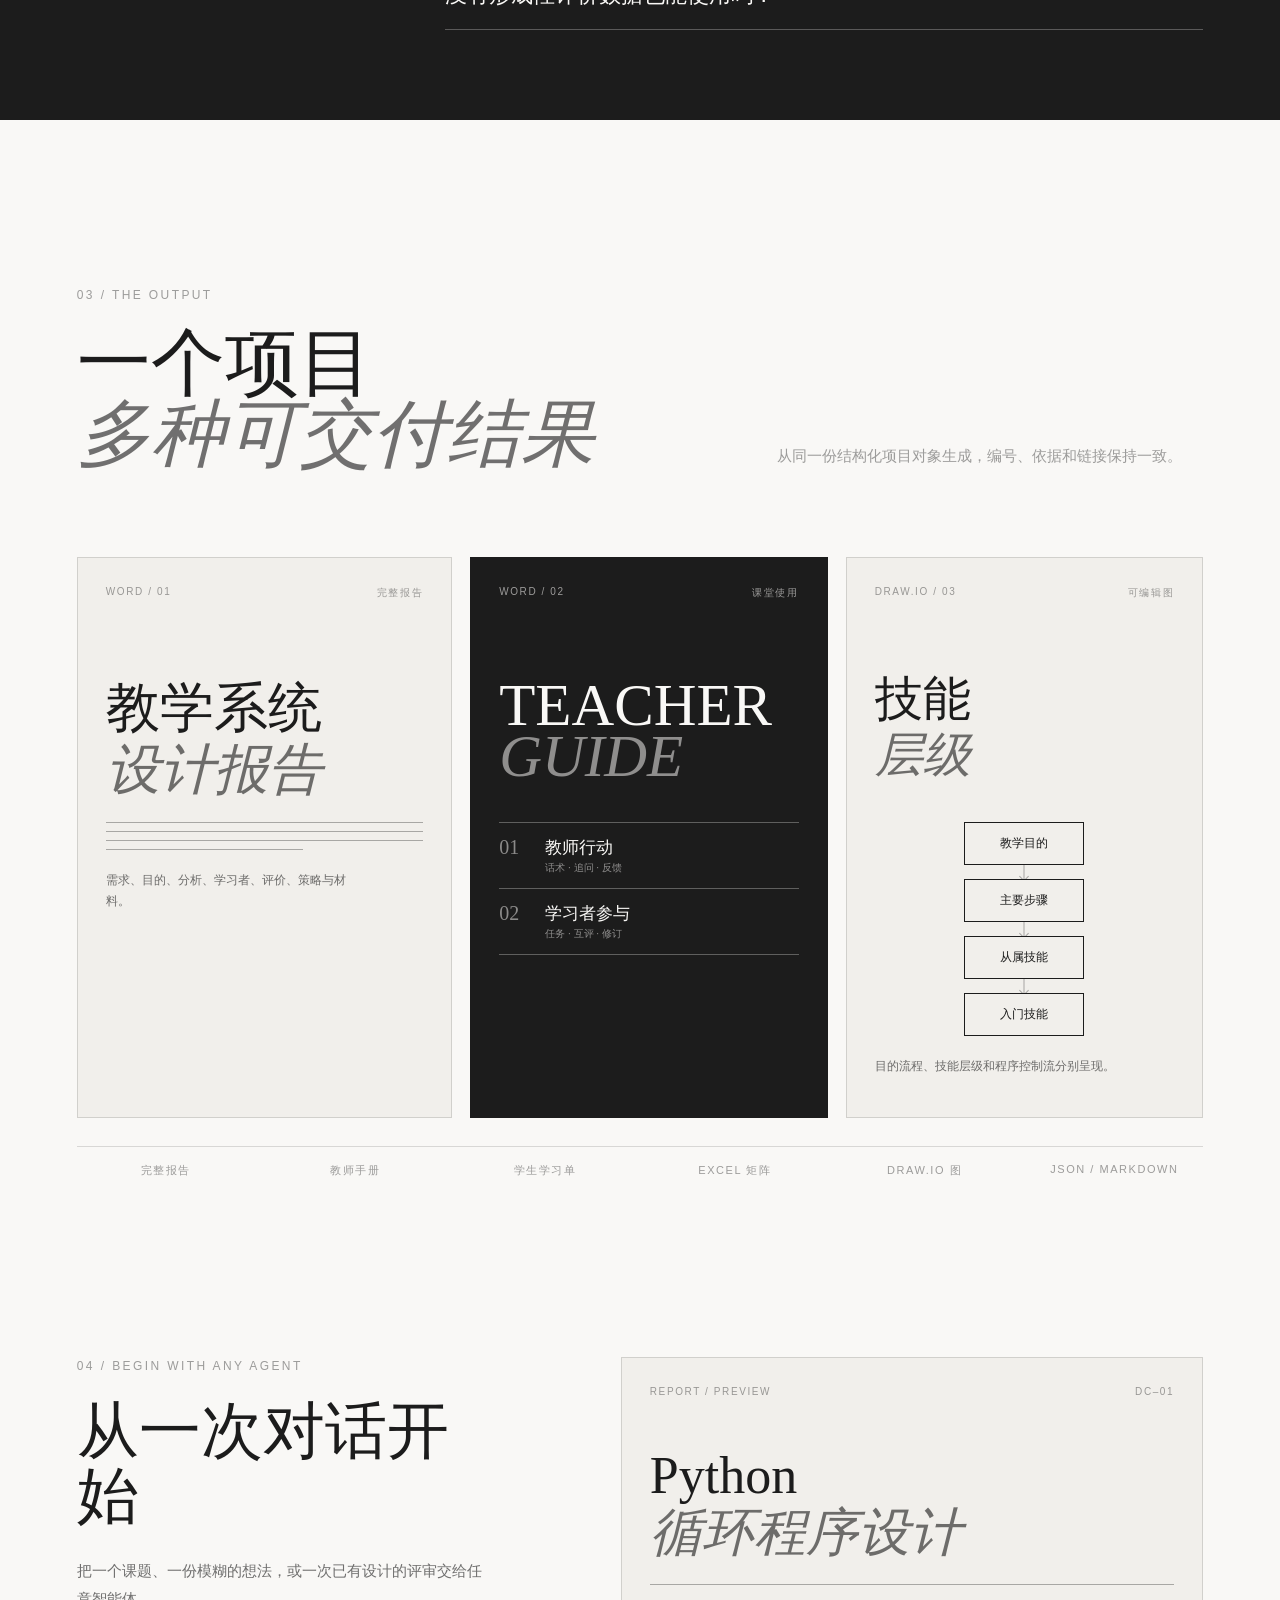
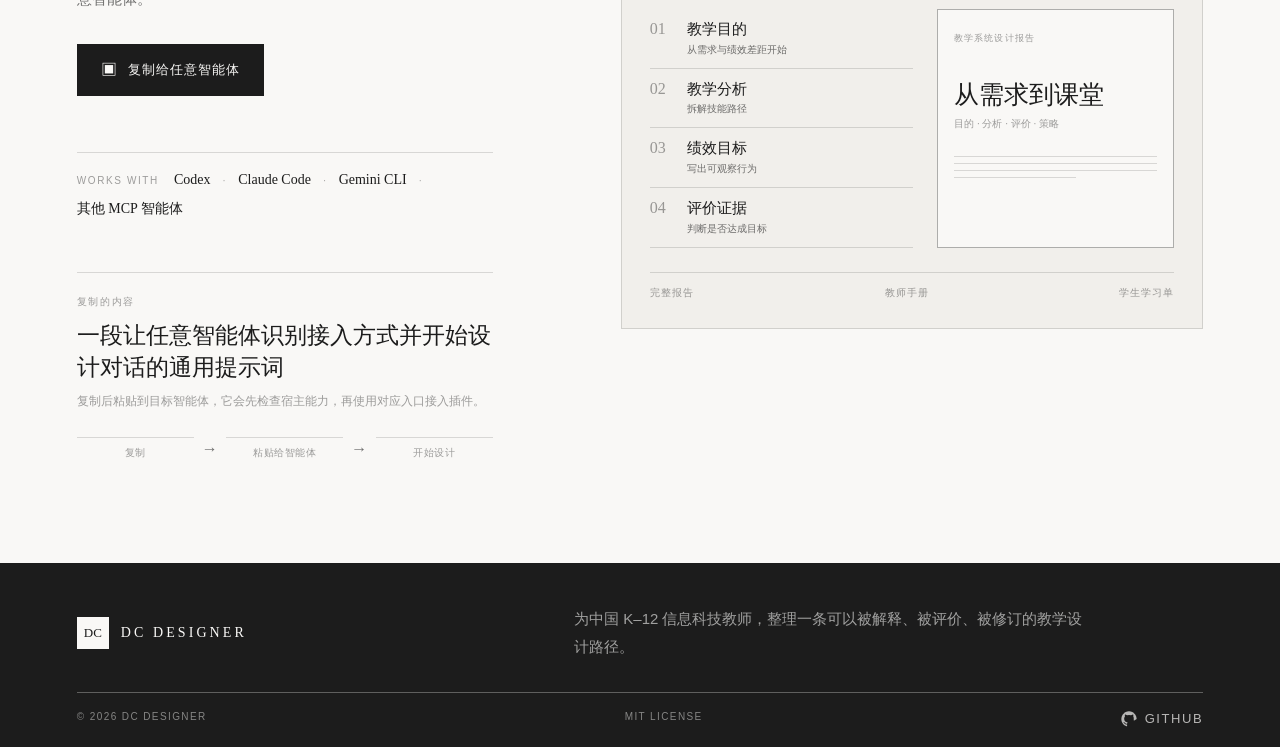
==== commit 175db822: "feat: add cross-agent plugin support" ====
--- a/site/index.html
+++ b/site/index.html
@@ -3,7 +3,7 @@
 <head>
   <meta charset="utf-8">
   <meta name="viewport" content="width=device-width, initial-scale=1">
-  <meta name="description" content="DC Designer 是面向中国 K–12 信息科技教师的本地优先教学系统设计 Codex 插件，从课标与需求出发，把教学决策、评价证据和课堂材料组织成一条可执行的 Dick–Carey 设计路径。">
+  <meta name="description" content="DC Designer 是面向中国 K–12 信息科技教师的跨智能体、本地优先教学系统设计插件，从课标与需求出发，把教学决策、评价证据和课堂材料组织成一条可执行的 Dick–Carey 设计路径。">
   <meta name="theme-color" content="#F9F8F6">
   <title>DC Designer — Dick–Carey 教学系统设计</title>
   <link rel="icon" href="favicon.svg" type="image/svg+xml">
@@ -41,13 +41,13 @@
       <div class="hero-copy reveal">
         <p class="kicker">DICK–CAREY 模型</p>
         <h1><span>从课标到课堂</span><em>让教学设计真正可执行</em></h1>
-        <p class="hero-lede">DC Designer 是一个面向中国大陆小学、初中和普通高中信息科技教师的本地优先 Codex 插件。它让课标依据、教学分析、评价证据和课堂材料在同一条设计链上彼此对应。</p>
+        <p class="hero-lede">DC Designer 是一个面向中国大陆小学、初中和普通高中信息科技教师的跨智能体、本地优先插件。它让课标依据、教学分析、评价证据和课堂材料在同一条设计链上彼此对应，可在 Codex、Claude Code、Gemini CLI 和其他支持 MCP 的智能体中使用。</p>
         <div class="hero-actions">
           <button class="button button-dark copy-install" type="button" data-copy-install>
             <span class="button-icon" aria-hidden="true">▣</span>
-            <span>复制给 Codex</span>
+            <span data-copy-label="复制给任意智能体">复制给任意智能体</span>
           </button>
-          <a class="button button-line" href="https://github.com/Cecilia-Elaina/dc-designer-core" target="_blank" rel="noreferrer">
+          <a class="button button-line" href="https://github.com/xiajiadi/dc-designer-core" target="_blank" rel="noreferrer">
             <svg class="github-icon" viewBox="0 0 24 24" aria-hidden="true"><path d="M12 .5C5.65.5.5 5.65.5 12c0 5.08 3.29 9.39 7.86 10.91.58.1.79-.25.79-.55v-2.1c-3.2.7-3.87-1.36-3.87-1.36-.53-1.33-1.28-1.69-1.28-1.69-1.05-.72.08-.71.08-.71 1.16.08 1.77 1.19 1.77 1.19 1.04 1.77 2.73 1.26 3.4.96.1-.75.4-1.26.74-1.55-2.55-.29-5.23-1.28-5.23-5.69 0-1.26.45-2.29 1.19-3.1-.12-.29-.52-1.47.11-3.06 0 0 .97-.31 3.18 1.18a11.1 11.1 0 0 1 5.79 0c2.21-1.49 3.18-1.18 3.18-1.18.63 1.59.23 2.77.11 3.06.74.81 1.19 1.84 1.19 3.1 0 4.42-2.69 5.4-5.25 5.68.41.36.79 1.08.79 2.18v3.22c0 .3.21.66.8.55A11.51 11.51 0 0 0 23.5 12C23.5 5.65 18.35.5 12 .5Z"/></svg>
             查看 GitHub
           </a>
@@ -207,7 +207,7 @@
             <article class="architecture-node architecture-agents" tabindex="0"><span>03</span><p>AGENTS</p><strong>智能体协作</strong><small>提问、组织、核验、复盘分布在连续决策中</small></article>
             <article class="architecture-node architecture-skills" tabindex="0"><span>04</span><p>SKILLS</p><strong>教学设计技能</strong><small>目的、技能、评价、策略、材料与一致性检查</small></article>
             <article class="architecture-node architecture-knowledge" tabindex="0"><span>05</span><p>KNOWLEDGE</p><strong>依据与知识库</strong><small>官方公开元数据、教师私有资料和课堂情境分层进入项目</small></article>
-            <div class="architecture-center"><span>CORE OBJECT</span><strong>DC Designer</strong><em>Codex 插件</em><p>结构化项目对象</p><small>依据 · 决策 · 证据 · 材料 · 修订</small></div>
+            <div class="architecture-center"><span>CORE OBJECT</span><strong>DC Designer</strong><em>跨智能体插件</em><p>结构化项目对象</p><small>依据 · 决策 · 证据 · 材料 · 修订</small></div>
             <article class="architecture-node architecture-output" tabindex="0"><span>06</span><p>OUTPUTS</p><strong>多种可交付结果</strong><small>报告、手册、学习单、矩阵和可编辑图从同一份项目数据生成</small></article>
             <article class="architecture-node architecture-teacher" tabindex="0"><span>07</span><p>TEACHER</p><strong>教师确认</strong><small>关键依据、目的、学情、策略和课时条件由教师确认或修改</small></article>
             <article class="architecture-node architecture-classroom" tabindex="0"><span>08</span><p>REAL CLASS</p><strong>真实课堂</strong><small>课堂执行与学生匿名聚合表现成为可回收的真实证据</small></article>
@@ -313,7 +313,7 @@
 
     <section class="install section-shell section-wide" id="install">
       <div class="install-grid">
-        <div class="install-copy reveal"><p class="kicker">04 / BEGIN WITH CODEX</p><h2>从一次对话开始</h2><p>把一个课题、一份模糊的想法，或一次已有设计的评审交给 Codex。</p><button class="button button-dark copy-install" type="button" data-copy-install><span class="button-icon" aria-hidden="true">▣</span><span>复制给 Codex</span></button><p class="copy-feedback" role="status" aria-live="polite" data-copy-feedback></p><div class="copy-explainer"><span class="mini-label">复制的内容</span><strong>一段让 Codex 找到插件并开始设计对话的指令</strong><p>复制后粘贴给 Codex，安装完成即可从一个课题开始。</p><div class="copy-route" aria-hidden="true"><span>复制</span><i>→</i><span>粘贴给 Codex</span><i>→</i><span>开始设计</span></div></div></div>
+        <div class="install-copy reveal"><p class="kicker">04 / BEGIN WITH ANY AGENT</p><h2>从一次对话开始</h2><p>把一个课题、一份模糊的想法，或一次已有设计的评审交给任意智能体。</p><button class="button button-dark copy-install" type="button" data-copy-install><span class="button-icon" aria-hidden="true">▣</span><span data-copy-label="复制给任意智能体">复制给任意智能体</span></button><p class="copy-feedback" role="status" aria-live="polite" data-copy-feedback></p><div class="agent-support" aria-label="支持的智能体"><span>WORKS WITH</span><strong>Codex</strong><i>·</i><strong>Claude Code</strong><i>·</i><strong>Gemini CLI</strong><i>·</i><strong>其他 MCP 智能体</strong></div><div class="copy-explainer"><span class="mini-label">复制的内容</span><strong>一段让任意智能体识别接入方式并开始设计对话的通用提示词</strong><p>复制后粘贴到目标智能体，它会先检查宿主能力，再使用对应入口接入插件。</p><div class="copy-route" aria-hidden="true"><span>复制</span><i>→</i><span>粘贴给智能体</span><i>→</i><span>开始设计</span></div></div></div>
         <div class="report-showcase-card reveal reveal-delay-1" aria-label="教学系统设计报告成果展示">
           <div class="report-showcase-top"><span>REPORT / PREVIEW</span><span>DC–01</span></div>
           <div class="report-showcase-heading"><span>Python</span><em>循环程序设计</em></div>
@@ -340,7 +340,7 @@
 
   <footer class="site-footer">
     <div class="footer-top"><a class="brand brand-footer" href="#top"><span class="brand-mark">DC</span><span class="brand-name">DC DESIGNER</span></a><p>为中国 K–12 信息科技教师，整理一条可以被解释、被评价、被修订的教学设计路径。</p></div>
-    <div class="footer-bottom"><span>© 2026 DC Designer</span><span>MIT License</span><a class="text-link text-link-light github-link" href="https://github.com/Cecilia-Elaina/dc-designer-core" target="_blank" rel="noreferrer" aria-label="在 GitHub 查看 DC Designer"><svg class="github-icon" viewBox="0 0 24 24" aria-hidden="true"><path d="M12 .5C5.65.5.5 5.65.5 12c0 5.08 3.29 9.39 7.86 10.91.58.1.79-.25.79-.55v-2.1c-3.2.7-3.87-1.36-3.87-1.36-.53-1.33-1.28-1.69-1.28-1.69-1.05-.72.08-.71.08-.71 1.16.08 1.77 1.19 1.77 1.19 1.04 1.77 2.73 1.26 3.4.96.1-.75.4-1.26.74-1.55-2.55-.29-5.23-1.28-5.23-5.69 0-1.26.45-2.29 1.19-3.1-.12-.29-.52-1.47.11-3.06 0 0 .97-.31 3.18 1.18a11.1 11.1 0 0 1 5.79 0c2.21-1.49 3.18-1.18 3.18-1.18.63 1.59.23 2.77.11 3.06.41.36.79 1.08.79 2.18v3.22c0 .3.21.66.8.55A11.51 11.51 0 0 0 23.5 12C23.5 5.65 18.35.5 12 .5Z"/></svg><span>GitHub</span></a></div>
+    <div class="footer-bottom"><span>© 2026 DC Designer</span><span>MIT License</span><a class="text-link text-link-light github-link" href="https://github.com/xiajiadi/dc-designer-core" target="_blank" rel="noreferrer" aria-label="在 GitHub 查看 DC Designer"><svg class="github-icon" viewBox="0 0 24 24" aria-hidden="true"><path d="M12 .5C5.65.5.5 5.65.5 12c0 5.08 3.29 9.39 7.86 10.91.58.1.79-.25.79-.55v-2.1c-3.2.7-3.87-1.36-3.87-1.36-.53-1.33-1.28-1.69-1.28-1.69-1.05-.72.08-.71.08-.71 1.16.08 1.77 1.19 1.77 1.19 1.04 1.77 2.73 1.26 3.4.96.1-.75.4-1.26.74-1.55-2.55-.29-5.23-1.28-5.23-5.69 0-1.26.45-2.29 1.19-3.1-.12-.29-.52-1.47.11-3.06 0 0 .97-.31 3.18 1.18a11.1 11.1 0 0 1 5.79 0c2.21-1.49 3.18-1.18 3.18-1.18.63 1.59.23 2.77.11 3.06.41.36.79 1.08.79 2.18v3.22c0 .3.21.66.8.55A11.51 11.51 0 0 0 23.5 12C23.5 5.65 18.35.5 12 .5Z"/></svg><span>GitHub</span></a></div>
   </footer>
   <script src="site.js"></script>
 </body>
--- a/site/styles.css
+++ b/site/styles.css
@@ -344,6 +344,10 @@
 .install-copy > p:not(.kicker):not(.copy-feedback) { margin-bottom: 30px; }
 .copy-explainer { margin-top: 52px; padding-top: 18px; border-top: 1px solid var(--line); }
 .mini-label { color: var(--soft); font-size: 10px; letter-spacing: .16em; text-transform: uppercase; }
+.agent-support { display: flex; flex-wrap: wrap; gap: 7px 12px; align-items: baseline; margin-top: 20px; padding-top: 16px; border-top: 1px solid var(--line); color: var(--soft); font-size: 11px; letter-spacing: .06em; line-height: 1.6; }
+.agent-support > span { margin-right: 3px; color: var(--soft); font-size: 10px; letter-spacing: .16em; }
+.agent-support strong { color: var(--ink); font-family: var(--display); font-size: 14px; font-weight: 400; letter-spacing: 0; }
+.agent-support i { color: var(--line-strong); font-style: normal; }
 .copy-explainer strong { display: block; max-width: 440px; margin: 11px 0 8px; font-family: var(--display); font-size: 1.45rem; font-weight: 400; line-height: 1.35; }
 .copy-explainer p { max-width: 450px; margin: 0; color: var(--soft); font-size: 12px; line-height: 1.7; }
 .copy-route { display: grid; grid-template-columns: minmax(0, 1fr) auto minmax(0, 1fr) auto minmax(0, 1fr); gap: 8px; align-items: center; margin-top: 26px; color: var(--soft); font-size: 10px; letter-spacing: .06em; }
@@ -546,6 +550,7 @@
   .output-footer { grid-template-columns: repeat(2, minmax(0, 1fr)); gap: 12px 18px; font-size: 9px; }
   .outputs.section-wide { padding-bottom: 68px; }
   .copy-explainer { margin-top: 40px; }
+  .agent-support { gap: 6px 10px; }
   .copy-explainer strong { font-size: 1.25rem; }
   .report-showcase-card { padding: 22px; }
   .report-showcase-heading { margin-top: 42px; font-size: 2.75rem; }
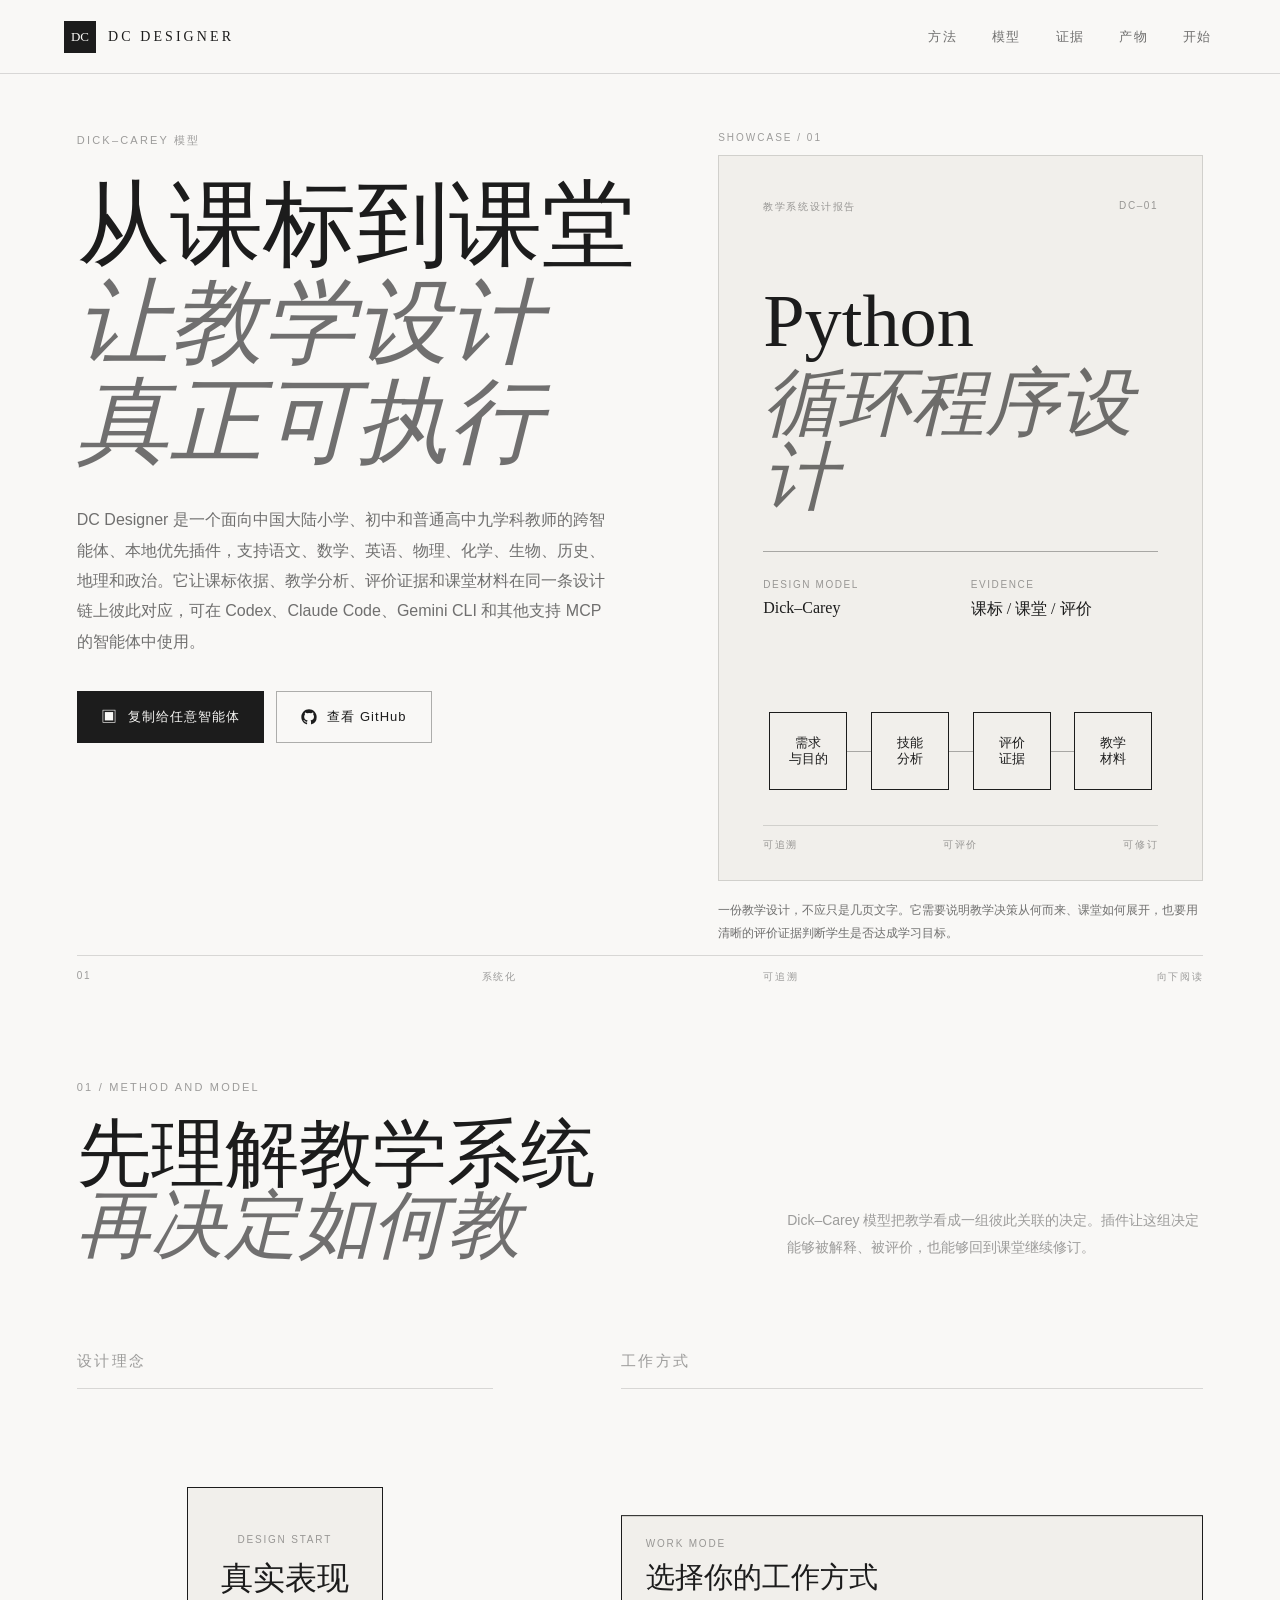
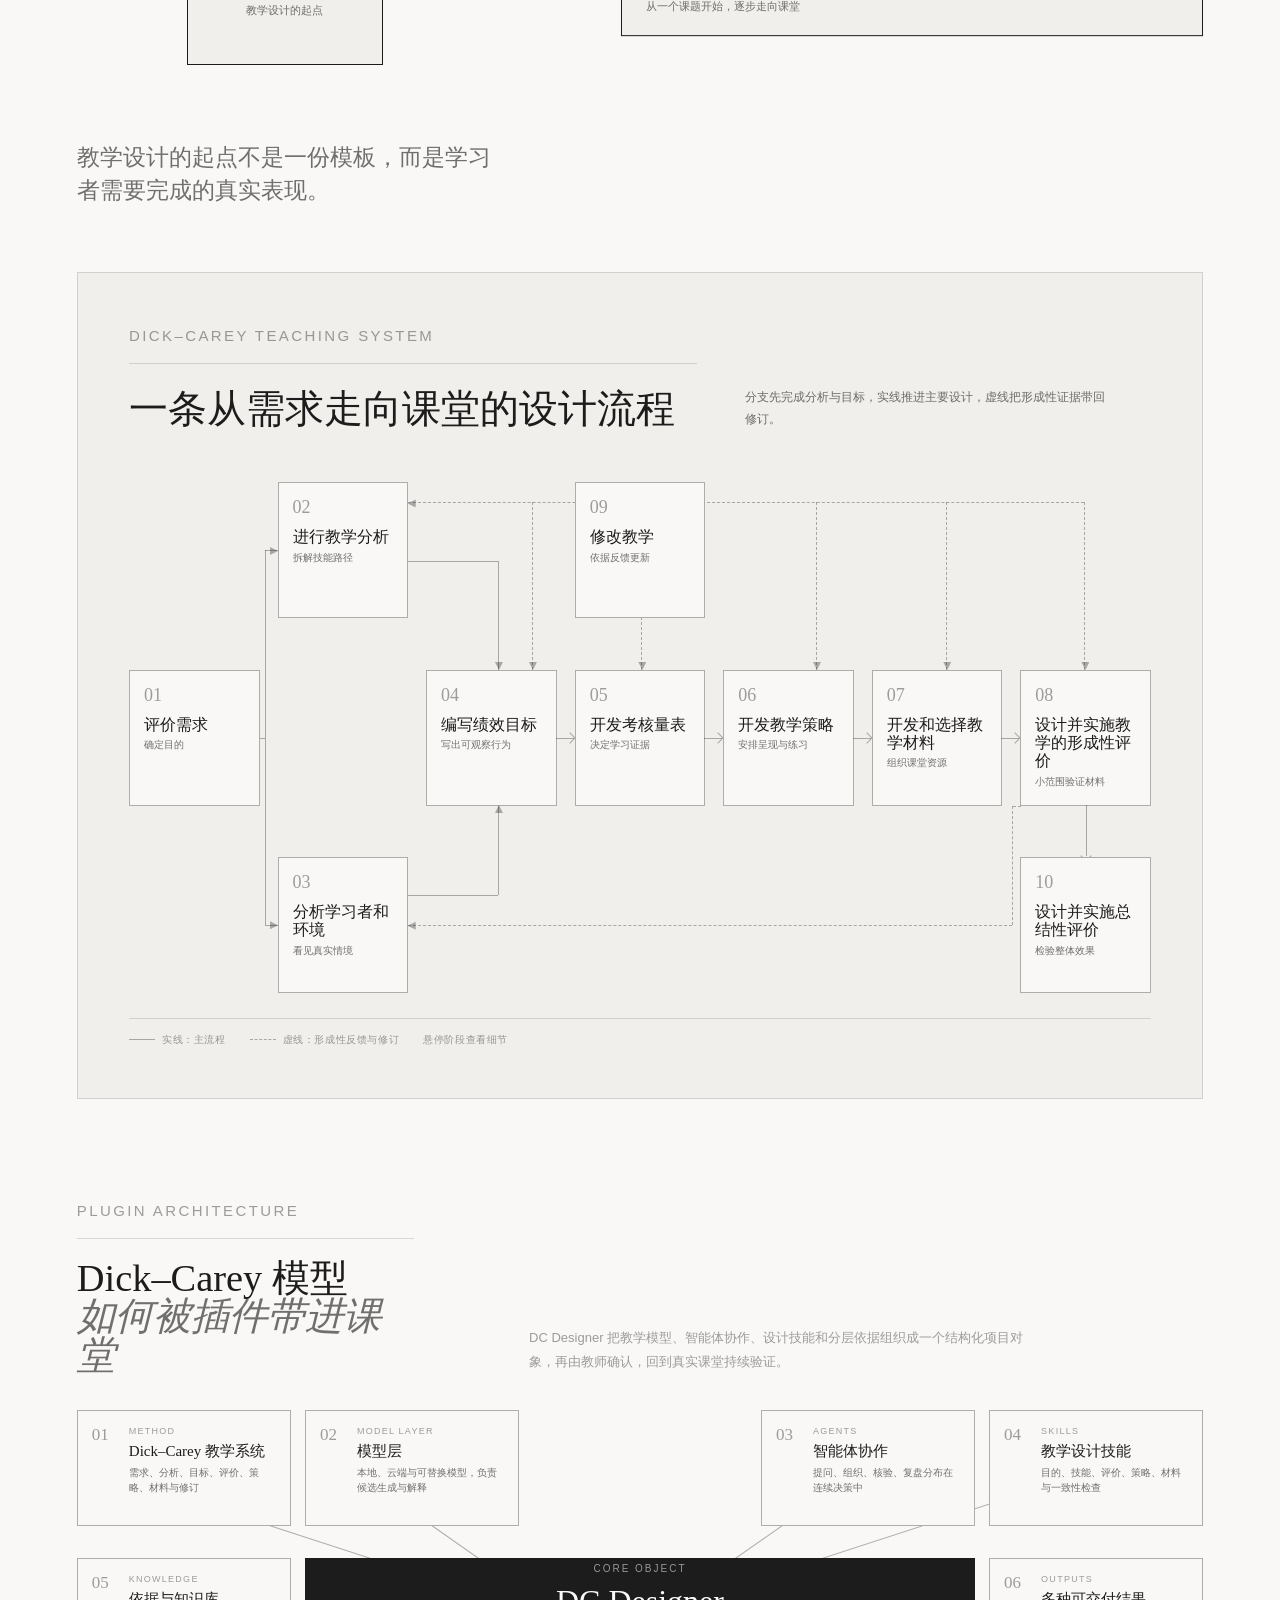
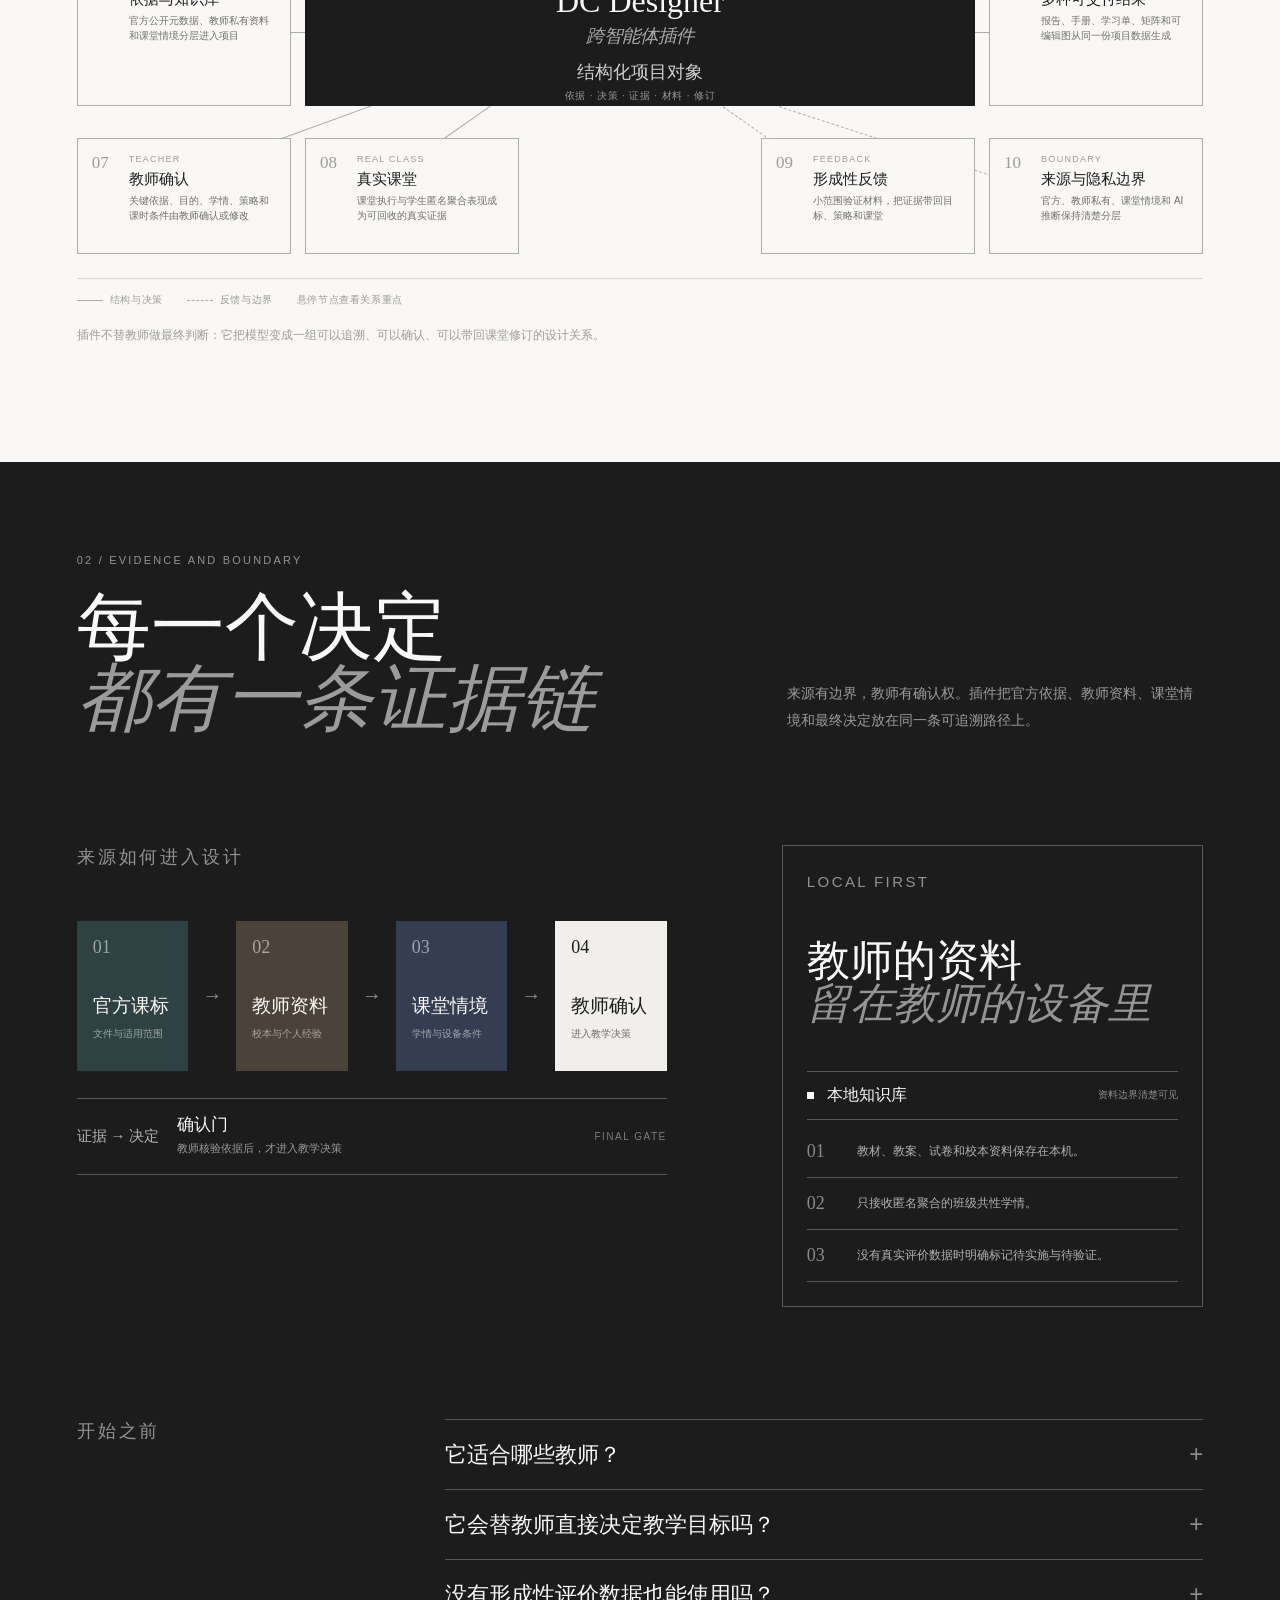
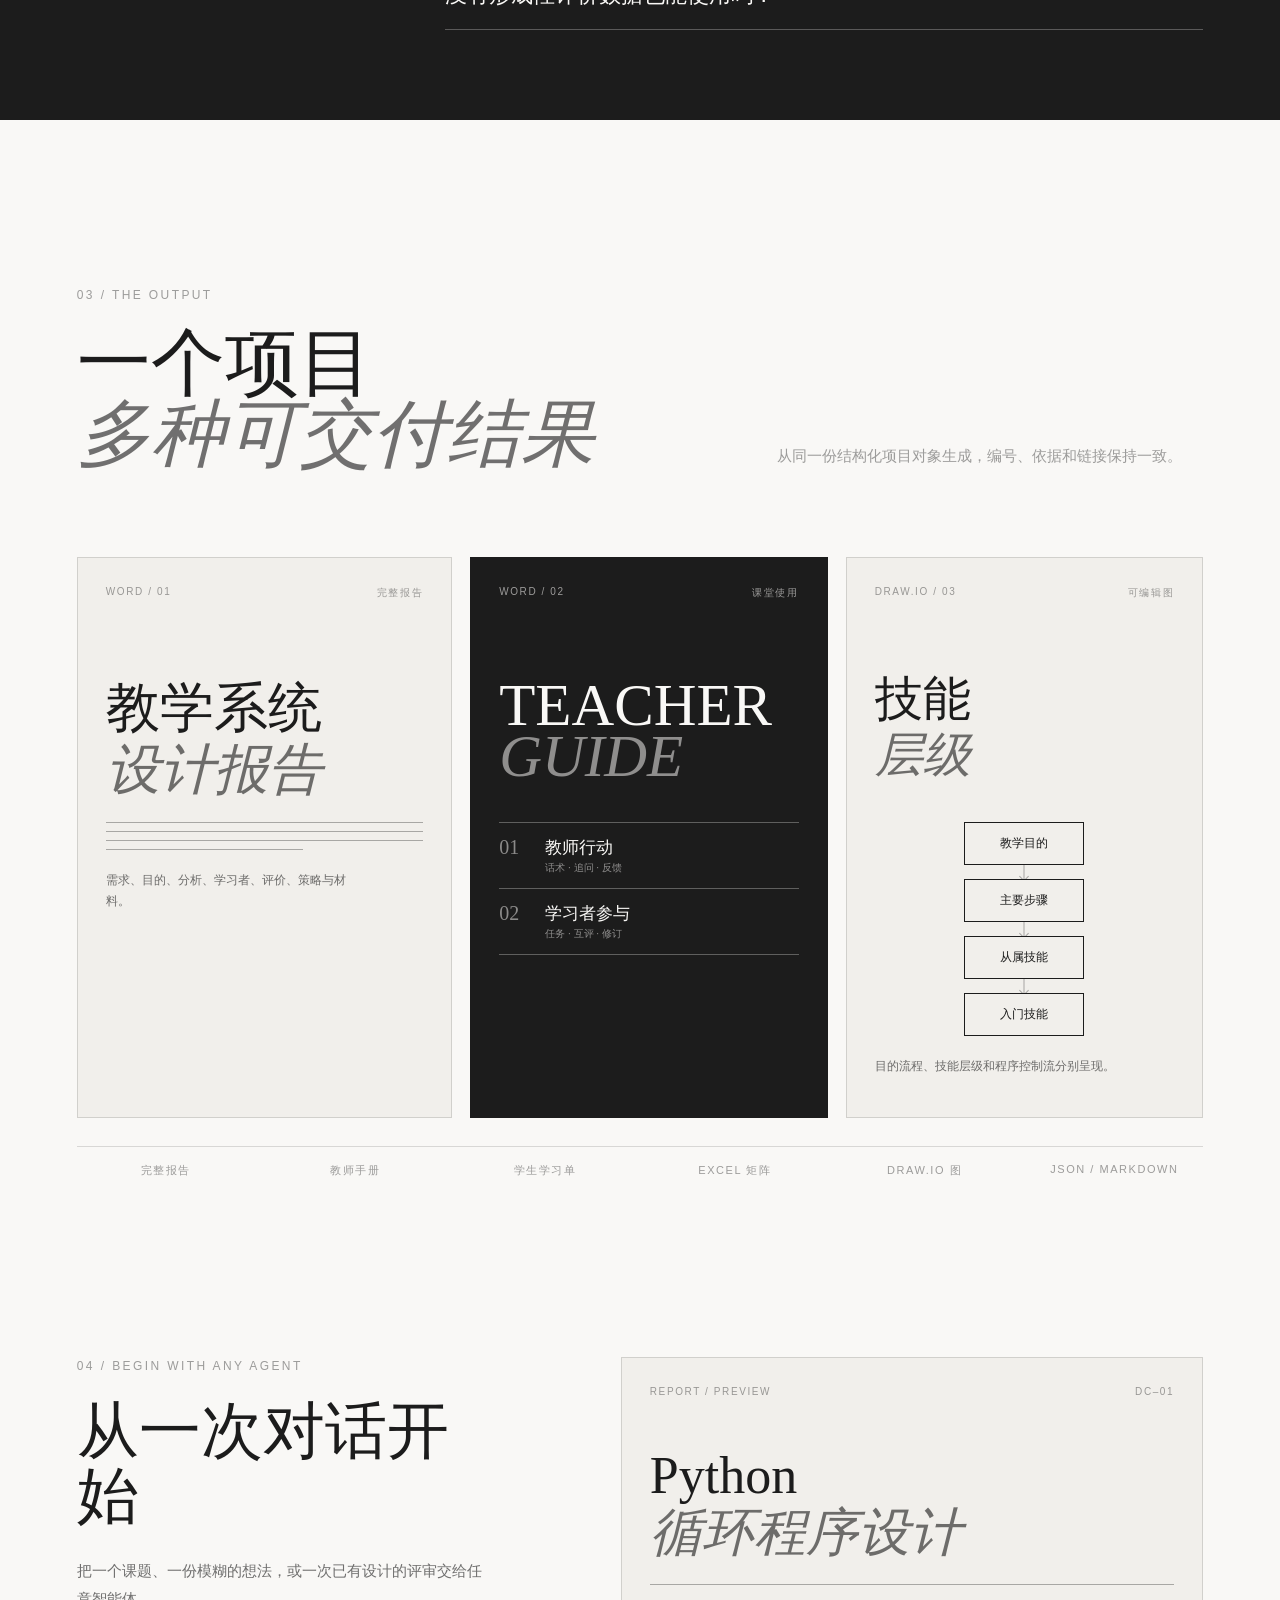
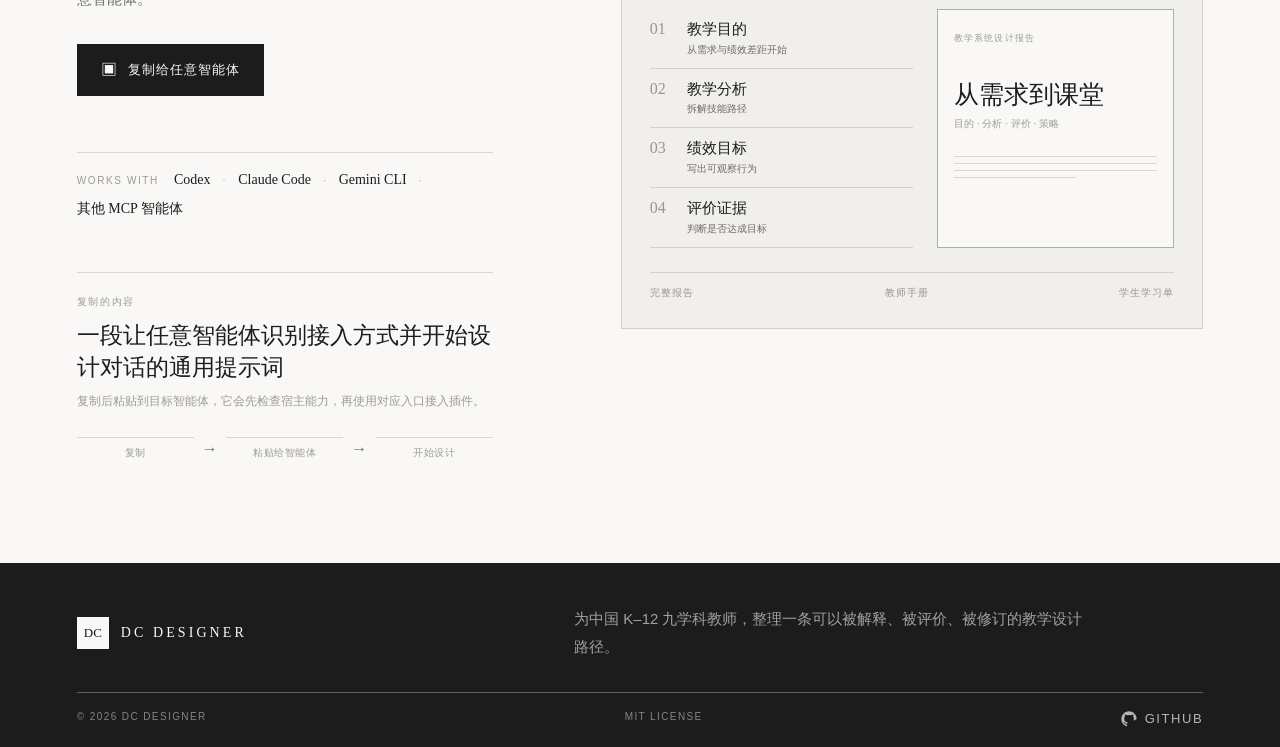
==== commit ff995453: "feat: upgrade to v3 multi-subject instructional design" ====
--- a/site/index.html
+++ b/site/index.html
@@ -3,7 +3,7 @@
 <head>
   <meta charset="utf-8">
   <meta name="viewport" content="width=device-width, initial-scale=1">
-  <meta name="description" content="DC Designer 是面向中国 K–12 信息科技教师的跨智能体、本地优先教学系统设计插件，从课标与需求出发，把教学决策、评价证据和课堂材料组织成一条可执行的 Dick–Carey 设计路径。">
+  <meta name="description" content="DC Designer 是面向中国 K–12 九学科教师的跨智能体、本地优先教学系统设计插件，从课标与需求出发，把教学决策、评价证据和课堂材料组织成一条可执行的 Dick–Carey 设计路径。">
   <meta name="theme-color" content="#F9F8F6">
   <title>DC Designer — Dick–Carey 教学系统设计</title>
   <link rel="icon" href="favicon.svg" type="image/svg+xml">
@@ -41,7 +41,7 @@
       <div class="hero-copy reveal">
         <p class="kicker">DICK–CAREY 模型</p>
         <h1><span>从课标到课堂</span><em>让教学设计真正可执行</em></h1>
-        <p class="hero-lede">DC Designer 是一个面向中国大陆小学、初中和普通高中信息科技教师的跨智能体、本地优先插件。它让课标依据、教学分析、评价证据和课堂材料在同一条设计链上彼此对应，可在 Codex、Claude Code、Gemini CLI 和其他支持 MCP 的智能体中使用。</p>
+        <p class="hero-lede">DC Designer 是一个面向中国大陆小学、初中和普通高中九学科教师的跨智能体、本地优先插件，支持语文、数学、英语、物理、化学、生物、历史、地理和政治。它让课标依据、教学分析、评价证据和课堂材料在同一条设计链上彼此对应，可在 Codex、Claude Code、Gemini CLI 和其他支持 MCP 的智能体中使用。</p>
         <div class="hero-actions">
           <button class="button button-dark copy-install" type="button" data-copy-install>
             <span class="button-icon" aria-hidden="true">▣</span>
@@ -264,7 +264,7 @@
         <div class="questions reveal">
           <div class="block-label light-label">开始之前</div>
           <div class="question-list">
-            <details><summary>它适合哪些教师？<span aria-hidden="true">+</span></summary><p>当前面向中国大陆小学、初中和普通高中信息科技或信息技术教师。高校、职教、企业培训和其他学科不在 v1 产品范围内。</p></details>
+            <details><summary>它适合哪些教师？<span aria-hidden="true">+</span></summary><p>当前面向中国大陆小学、初中和普通高中语文、数学、英语、物理、化学、生物、历史、地理和政治教师。高校、职教、企业培训和九学科之外的学科不在 v3 范围内。</p></details>
             <details><summary>它会替教师直接决定教学目标吗？<span aria-hidden="true">+</span></summary><p>它会检索依据、提出候选并说明理由，但关键结论需要教师确认或修改，未确认时不会标记为最终版。</p></details>
             <details><summary>没有形成性评价数据也能使用吗？<span aria-hidden="true">+</span></summary><p>可以生成形成性评价方案和待收集字段，但不会把推断写成真实效果。</p></details>
           </div>
@@ -339,7 +339,7 @@
   </main>
 
   <footer class="site-footer">
-    <div class="footer-top"><a class="brand brand-footer" href="#top"><span class="brand-mark">DC</span><span class="brand-name">DC DESIGNER</span></a><p>为中国 K–12 信息科技教师，整理一条可以被解释、被评价、被修订的教学设计路径。</p></div>
+    <div class="footer-top"><a class="brand brand-footer" href="#top"><span class="brand-mark">DC</span><span class="brand-name">DC DESIGNER</span></a><p>为中国 K–12 九学科教师，整理一条可以被解释、被评价、被修订的教学设计路径。</p></div>
     <div class="footer-bottom"><span>© 2026 DC Designer</span><span>MIT License</span><a class="text-link text-link-light github-link" href="https://github.com/xiajiadi/dc-designer-core" target="_blank" rel="noreferrer" aria-label="在 GitHub 查看 DC Designer"><svg class="github-icon" viewBox="0 0 24 24" aria-hidden="true"><path d="M12 .5C5.65.5.5 5.65.5 12c0 5.08 3.29 9.39 7.86 10.91.58.1.79-.25.79-.55v-2.1c-3.2.7-3.87-1.36-3.87-1.36-.53-1.33-1.28-1.69-1.28-1.69-1.05-.72.08-.71.08-.71 1.16.08 1.77 1.19 1.77 1.19 1.04 1.77 2.73 1.26 3.4.96.1-.75.4-1.26.74-1.55-2.55-.29-5.23-1.28-5.23-5.69 0-1.26.45-2.29 1.19-3.1-.12-.29-.52-1.47.11-3.06 0 0 .97-.31 3.18 1.18a11.1 11.1 0 0 1 5.79 0c2.21-1.49 3.18-1.18 3.18-1.18.63 1.59.23 2.77.11 3.06.41.36.79 1.08.79 2.18v3.22c0 .3.21.66.8.55A11.51 11.51 0 0 0 23.5 12C23.5 5.65 18.35.5 12 .5Z"/></svg><span>GitHub</span></a></div>
   </footer>
   <script src="site.js"></script>
